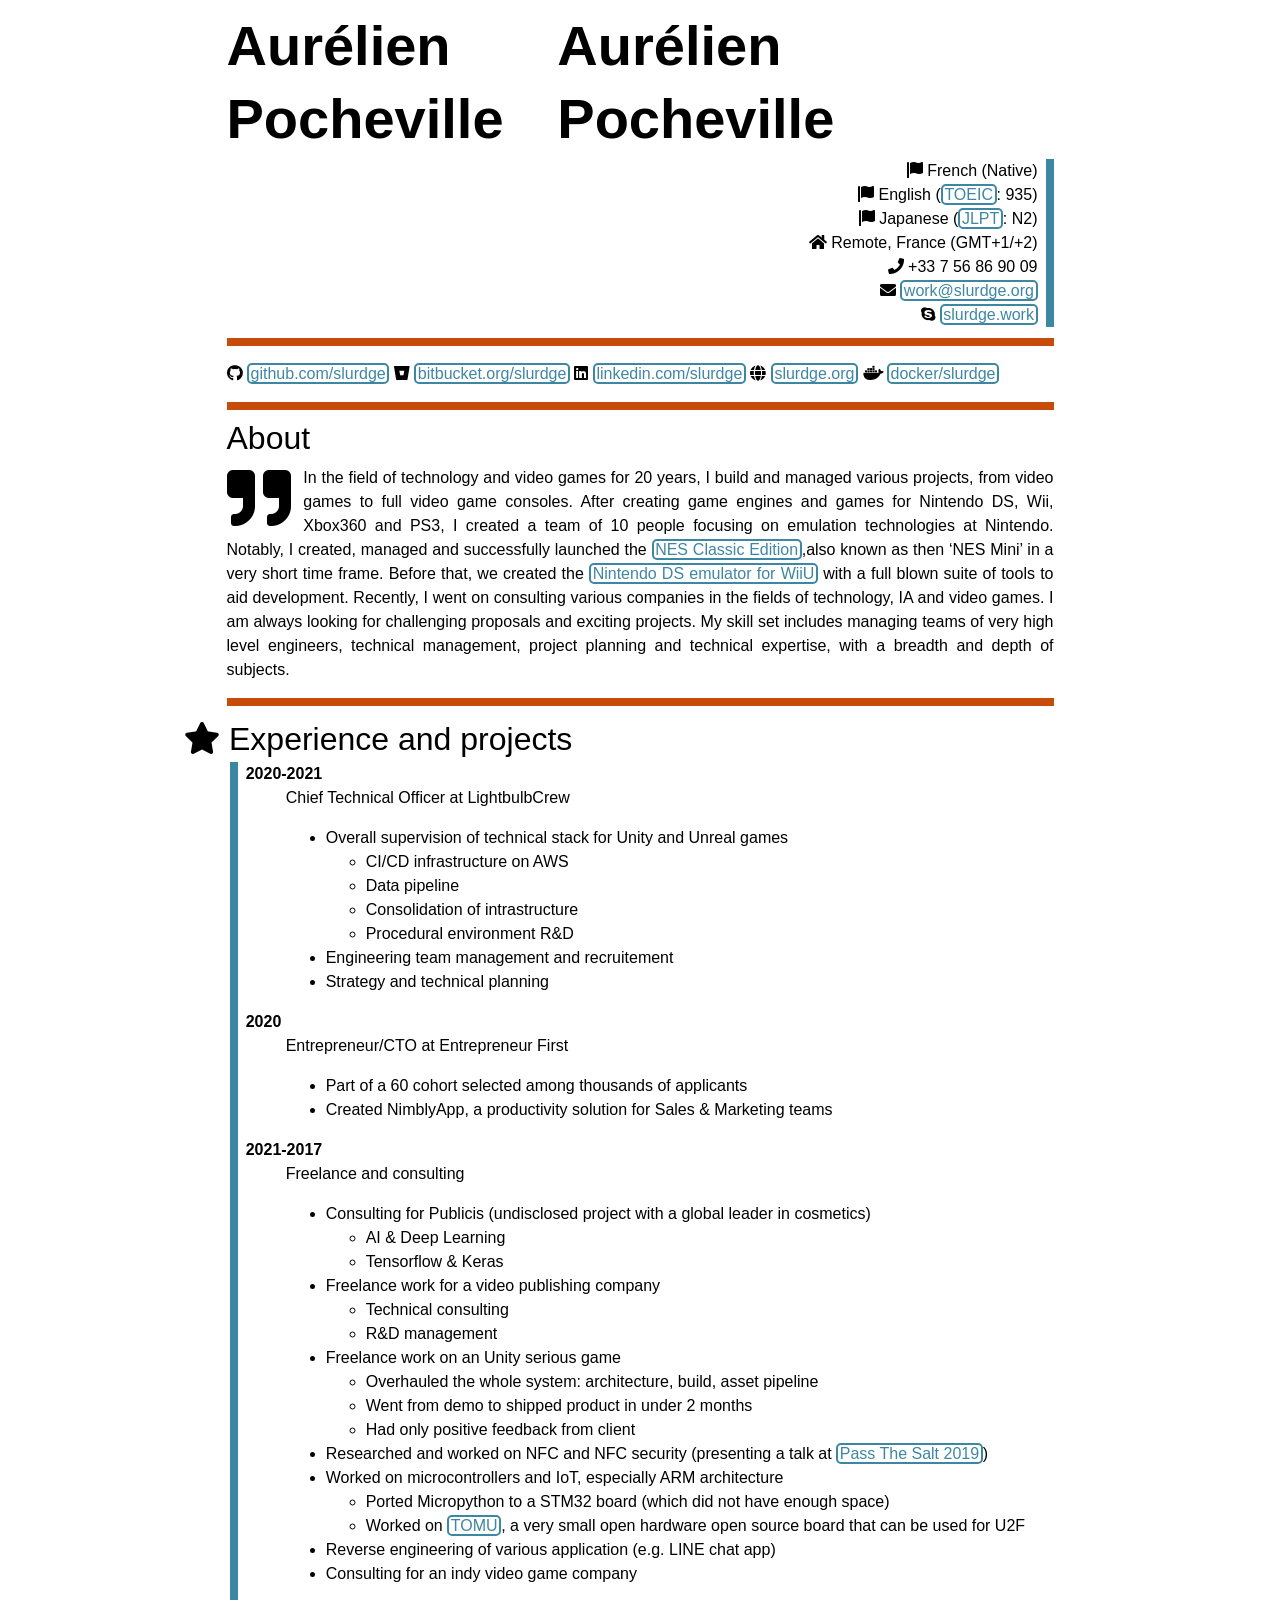
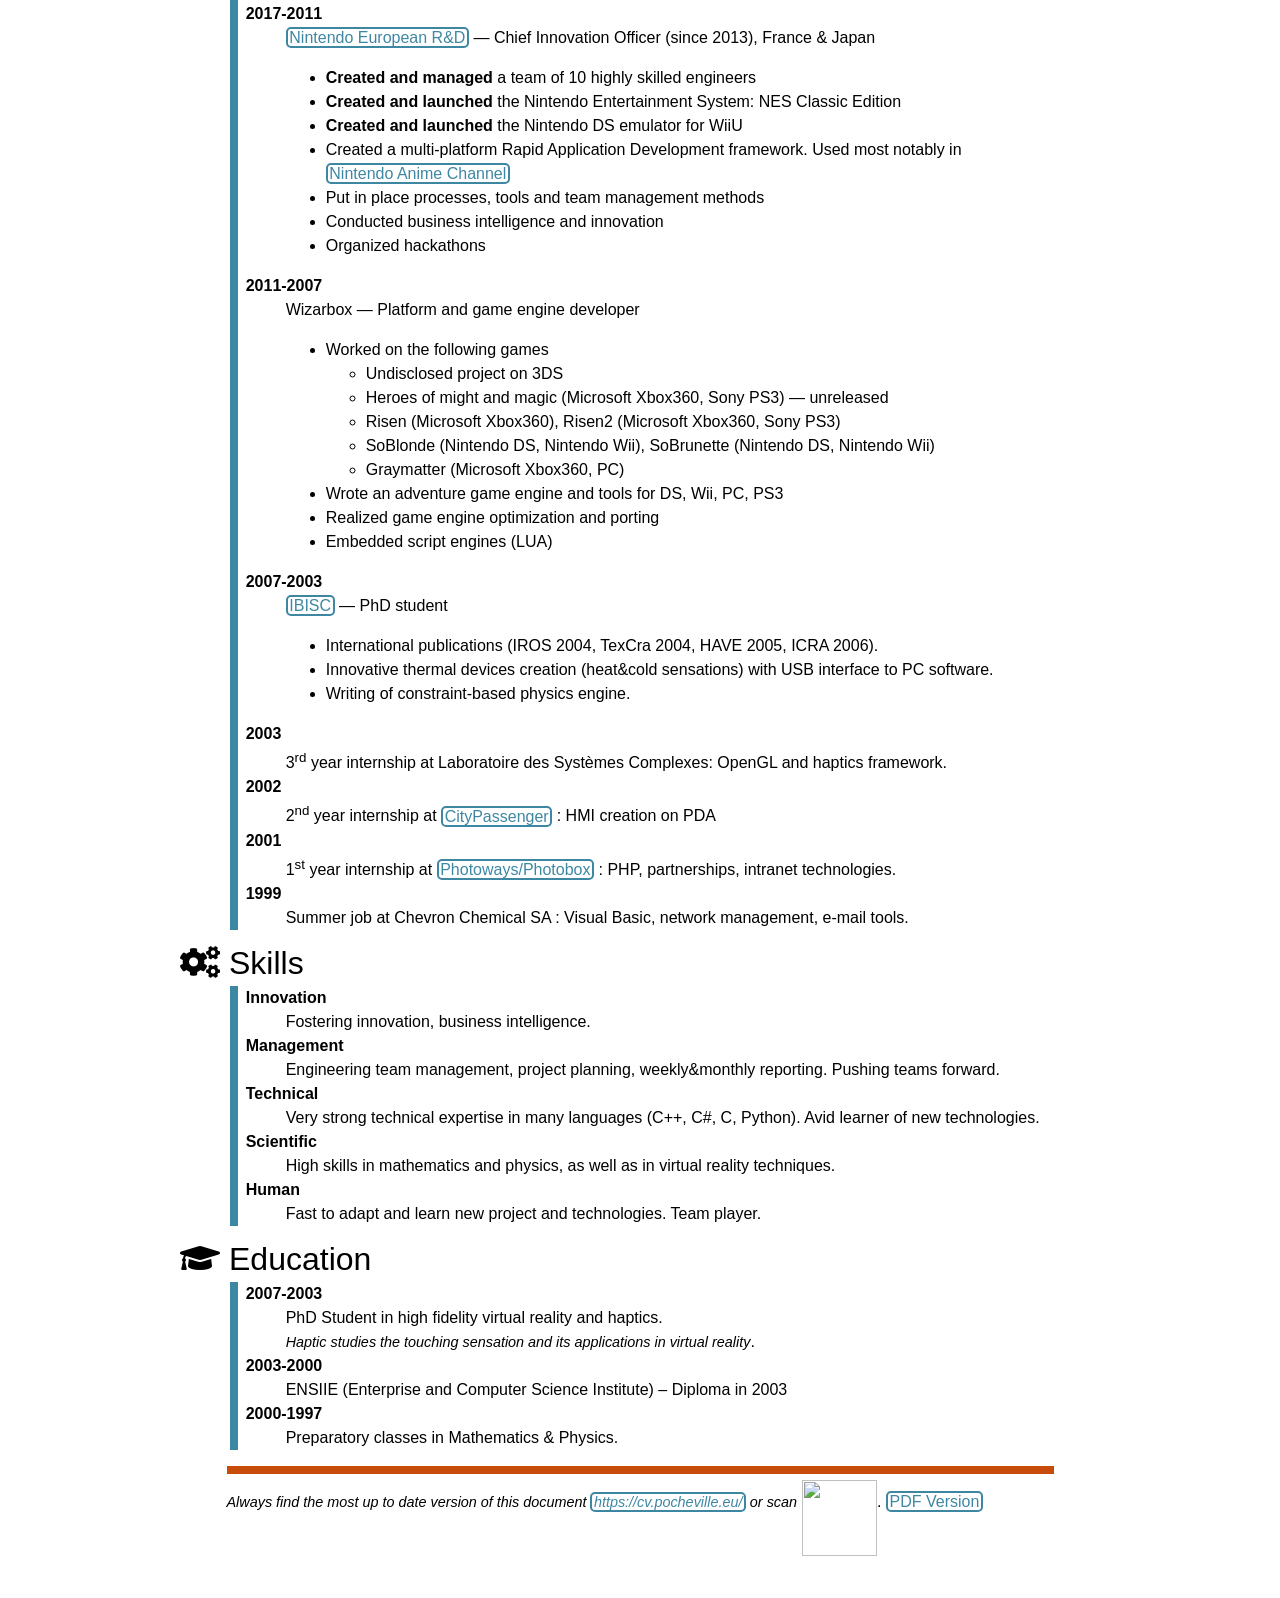
==== index.html @ bdafddf3 "Deploy to GitHub pages" ====
<!DOCTYPE html>
<html xmlns="http://www.w3.org/1999/xhtml" lang="" xml:lang="">
<head>
  <meta charset="utf-8" />
  <meta name="generator" content="pandoc" />
  <meta name="viewport" content="width=device-width, initial-scale=1.0, user-scalable=yes" />
  <title>Aurélien Pocheville</title>
  <style>
    code{white-space: pre-wrap;}
    span.smallcaps{font-variant: small-caps;}
    span.underline{text-decoration: underline;}
    div.column{display: inline-block; vertical-align: top; width: 50%;}
    div.hanging-indent{margin-left: 1.5em; text-indent: -1.5em;}
    ul.task-list{list-style: none;}
    .display.math{display: block; text-align: center; margin: 0.5rem auto;}
  </style>
  <link rel="stylesheet" href="cv.css" />
  <!--[if lt IE 9]>
    <script src="//cdnjs.cloudflare.com/ajax/libs/html5shiv/3.7.3/html5shiv-printshiv.min.js"></script>
  <![endif]-->
</head>
<body>
<header id="title-block-header">
<h1 class="title">Aurélien Pocheville</h1>
</header>
<h1 id="aurélien-pocheville">Aurélien Pocheville</h1>
<div class="line-block"><i class="fas fa-flag-alt"></i> French (Native)<br />
<i class="fas fa-flag-alt"></i> English (<a href="https://www.ets.org/toeic">TOEIC</a>: 935)<br />
<i class="fas fa-flag-alt"></i> Japanese (<a href="http://www.jlpt.jp/e/">JLPT</a>: N2)<br />
<i class="fa fa-home"></i> Remote, France (GMT+1/+2)<br />
<i class="fa fa-phone"></i> +33 7 56 86 90 09<br />
<i class="fa fa-envelope"></i> <a href="mailto:work@slurdge.org">work@slurdge.org</a><br />
<i class="fab fa-skype"></i> <a href="skype:slurdge.work?chat">slurdge.work</a></div>
<hr />
<p><i class="fab fa-github"></i> <a href="https://www.github.com/slurdge">github.com/slurdge</a> <i class="fab fa-bitbucket"></i> <a href="https://bitbucket.org/slurdge">bitbucket.org/slurdge</a> <i class="fab fa-linkedin"></i> <a href="https://www.linkedin.com/in/slurdge">linkedin.com/slurdge</a> <i class="fa fa-globe"></i> <a href="https://www.slurdge.org">slurdge.org</a> <i class="fab fa-docker"></i> <a href="https://hub.docker.com/u/slurdge/">docker/slurdge</a></p>
<hr />
<h2>
About
</h2>
<p class="blockquote">
<i class="fa fa-quote-right" style="font-size:400%; float:left; padding-right: 0.2em;"></i> In the field of technology and video games for 20 years, I build and managed various projects, from video games to full video game consoles. After creating game engines and games for Nintendo DS, Wii, Xbox360 and PS3, I created a team of 10 people focusing on emulation technologies at Nintendo. Notably, I created, managed and successfully launched the <a href="https://www.nintendo.com/nes-classic">NES Classic Edition</a>,also known as then ‘NES Mini’ in a very short time frame. Before that, we created the <a href="https://en.wikipedia.org/wiki/List_of_Virtual_Console_games_for_Wii_U_(PAL_region)#Nintendo_DS">Nintendo DS emulator for WiiU</a> with a full blown suite of tools to aid development. Recently, I went on consulting various companies in the fields of technology, IA and video games. I am always looking for challenging proposals and exciting projects. My skill set includes managing teams of very high level engineers, technical management, project planning and technical expertise, with a breadth and depth of subjects.
</p>
<hr />
<h2 id="experience-and-projects"><i class="fa fa-star"></i> Experience and projects</h2>
<dl>
<dt>2020-2021</dt>
<dd><p>Chief Technical Officer at LightbulbCrew</p>
<ul>
<li>Overall supervision of technical stack for Unity and Unreal games
<ul>
<li>CI/CD infrastructure on AWS</li>
<li>Data pipeline</li>
<li>Consolidation of intrastructure</li>
<li>Procedural environment R&amp;D</li>
</ul></li>
<li>Engineering team management and recruitement</li>
<li>Strategy and technical planning</li>
</ul>
</dd>
<dt>2020</dt>
<dd><p>Entrepreneur/CTO at Entrepreneur First</p>
<ul>
<li>Part of a 60 cohort selected among thousands of applicants</li>
<li>Created NimblyApp, a productivity solution for Sales &amp; Marketing teams</li>
</ul>
</dd>
<dt>2021-2017</dt>
<dd><p>Freelance and consulting</p>
<ul>
<li>Consulting for Publicis (undisclosed project with a global leader in cosmetics)
<ul>
<li>AI &amp; Deep Learning</li>
<li>Tensorflow &amp; Keras</li>
</ul></li>
<li>Freelance work for a video publishing company
<ul>
<li>Technical consulting</li>
<li>R&amp;D management</li>
</ul></li>
<li>Freelance work on an Unity serious game
<ul>
<li>Overhauled the whole system: architecture, build, asset pipeline</li>
<li>Went from demo to shipped product in under 2 months</li>
<li>Had only positive feedback from client</li>
</ul></li>
<li>Researched and worked on NFC and NFC security (presenting a talk at <a href="https://2019.pass-the-salt.org/">Pass The Salt 2019</a>)</li>
<li>Worked on microcontrollers and IoT, especially ARM architecture
<ul>
<li>Ported Micropython to a STM32 board (which did not have enough space)</li>
<li>Worked on <a href="https://www.tomu.im">TOMU</a>, a very small open hardware open source board that can be used for U2F</li>
</ul></li>
<li>Reverse engineering of various application (e.g. LINE chat app)</li>
<li>Consulting for an indy video game company</li>
</ul>
</dd>
<dt>2017-2011</dt>
<dd><p><a href="https://www.nerd.nintendo.com/">Nintendo European R&amp;D</a> — Chief Innovation Officer (since 2013), France &amp; Japan</p>
<ul>
<li><strong>Created and managed</strong> a team of 10 highly skilled engineers</li>
<li><strong>Created and launched</strong> the Nintendo Entertainment System: NES Classic Edition</li>
<li><strong>Created and launched</strong> the Nintendo DS emulator for WiiU</li>
<li>Created a multi-platform Rapid Application Development framework. Used most notably in <a href="https://www.nintendo.co.uk/Nintendo-3DS-Family/Download-Content/Nintendo-Anime-Channel/Nintendo-Anime-Channel-947961.html">Nintendo Anime Channel</a></li>
<li>Put in place processes, tools and team management methods</li>
<li>Conducted business intelligence and innovation</li>
<li>Organized hackathons</li>
</ul>
</dd>
<dt>2011-2007</dt>
<dd><p>Wizarbox — Platform and game engine developer</p>
<ul>
<li><p>Worked on the following games</p>
<ul>
<li>Undisclosed project on 3DS</li>
<li>Heroes of might and magic (Microsoft Xbox360, Sony PS3) — unreleased</li>
<li>Risen (Microsoft Xbox360), Risen2 (Microsoft Xbox360, Sony PS3)</li>
<li>SoBlonde (Nintendo DS, Nintendo Wii), SoBrunette (Nintendo DS, Nintendo Wii)</li>
<li>Graymatter (Microsoft Xbox360, PC)</li>
</ul></li>
<li><p>Wrote an adventure game engine and tools for DS, Wii, PC, PS3</p></li>
<li><p>Realized game engine optimization and porting</p></li>
<li><p>Embedded script engines (LUA)</p></li>
</ul>
</dd>
<dt>2007-2003</dt>
<dd><p><a href="https://www.ibisc.univ-evry.fr/">IBISC</a> — PhD student</p>
<ul>
<li>International publications (IROS 2004, TexCra 2004, HAVE 2005, ICRA 2006).</li>
<li>Innovative thermal devices creation (heat&amp;cold sensations) with USB interface to PC software.</li>
<li>Writing of constraint-based physics engine.</li>
</ul>
</dd>
<dt>2003</dt>
<dd>3<sup>rd</sup> year internship at Laboratoire des Systèmes Complexes: OpenGL and haptics framework.
</dd>
<dt>2002</dt>
<dd>2<sup>nd</sup> year internship at <a href="https://www.citypassenger.com/en/">CityPassenger</a> : HMI creation on PDA
</dd>
<dt>2001</dt>
<dd>1<sup>st</sup> year internship at <a href="https://www.photobox.fr/">Photoways/Photobox</a> : PHP, partnerships, intranet technologies.
</dd>
<dt>1999</dt>
<dd>Summer job at Chevron Chemical SA : Visual Basic, network management, e-mail tools.
</dd>
</dl>
<h2 id="skills"><i class="fa fa-cogs"></i> Skills</h2>
<dl>
<dt>Innovation</dt>
<dd>Fostering innovation, business intelligence.
</dd>
<dt>Management</dt>
<dd>Engineering team management, project planning, weekly&amp;monthly reporting. Pushing teams forward.
</dd>
<dt>Technical</dt>
<dd>Very strong technical expertise in many languages (C++, C#, C, Python). Avid learner of new technologies.
</dd>
<dt>Scientific</dt>
<dd>High skills in mathematics and physics, as well as in virtual reality techniques.
</dd>
<dt>Human</dt>
<dd>Fast to adapt and learn new project and technologies. Team player.
</dd>
</dl>
<h2 id="education"><i class="fa fa-graduation-cap"></i> Education</h2>
<dl>
<dt>2007-2003</dt>
<dd>PhD Student in high fidelity virtual reality and haptics.<br/> <em>Haptic studies the touching sensation and its applications in virtual reality</em>.
</dd>
<dt>2003-2000</dt>
<dd>ENSIIE (Enterprise and Computer Science Institute) – Diploma in 2003
</dd>
<dt>2000-1997</dt>
<dd>Preparatory classes in Mathematics &amp; Physics.
</dd>
</dl>
<!--
<i class="fa fa-gamepad"></i> Activities and interests
------------------------

Hobbies & Sport
: Video games, board games. Movies and comics. Swimming, jogging.
-->
<hr />
<p><em>Always find the most up to date version of this document <a href="https://cv.pocheville.eu/">https://cv.pocheville.eu/</a> or scan</em> <img style="height: 2cm; width: 2cm; vertical-align: text-top; margin-top: -0.8em; margin-bottom: 1em;" src="qrcode.svg"/>. <a href="https://cv.pocheville.eu/cv.pdf">PDF Version</a></p>
</body>
</html>
---- cv.css ----
@import 'reset.css';
@import 'font-awesome/css/all.css';
@import 'font-google/css/all.css';

body {
    font-family: "Raleway", sans-serif;
    font-weight: 400;   
    width: 827px;
    margin: auto;
    background: #FFFFFF;
    padding: 10px 10px 10px 10px;
    line-height: 150%;
}

p {
    margin-top: 1em;
    margin-bottom: 1em;
}

h1, h2, h3 {
    font-family: "Noto Sans", sans-serif;
    font-weight: 400;
    color: black;
}

h1 {
    font-weight: 600;
    font-size: 3.5em;
    float: left;
    width: 40%;
    margin-top: 0.0em;
    line-height: 130%;
}

h2 {
    font-size: 2em;
}

h1+div {
    margin-top: 0.2em;
    margin-bottom: 0.7em;
    float:right;
    right: 0px;
    display: inline-block;
    text-align: right;
    border-right: 0.5em #3e87a3 solid;
    padding-right: 0.5em;
    line-height: 150%;
}

/* workaround instead of blockquote for wkhtmltopdf
https://github.com/wkhtmltopdf/wkhtmltopdf/issues/4115
*/
p.blockquote {
    text-align: justify;
}

em {
    font-style: italic;
    font-size: 90%;
}

dd p {
    margin-bottom: 0px;
    margin-top: 0px;
}

h2 {
    padding-bottom: 0px;
    margin-bottom: 0px;
}

h2>i.fa {
    width: 2em;
    margin-left: -2.2em;
    text-align: right;
}

a {
    border: 2px solid #3e87a3;
    color: #3e87a3;
    border-radius: 5px;
    padding-left: 0.1em;
    padding-right: 0.1em;
    text-decoration: none;
    white-space: nowrap;
}

a:hover {
    background-color: #3e87a3;
    color: white;
    text-decoration: none;
}

hr {
    background-color: #c84c09;
    height: 8px;
    display: block;
    border: none;
    margin: 0px;
    clear: both;
    margin-top: 1em;
    margin-bottom: 1em;
}

dl {
    font-weight: 600;
}

dd {
    font-weight: normal;
}

dl {
    border-left: 8px solid #3e87a3;
    padding-left: 0.5em;
    margin-top: 0.5em;
    margin-left: 0.2em;
}

@media print {
    body {
       width: 90%;
    }

    a {
       background-color: #3e87a3;
       color: white;
       text-decoration: none;
    }
}
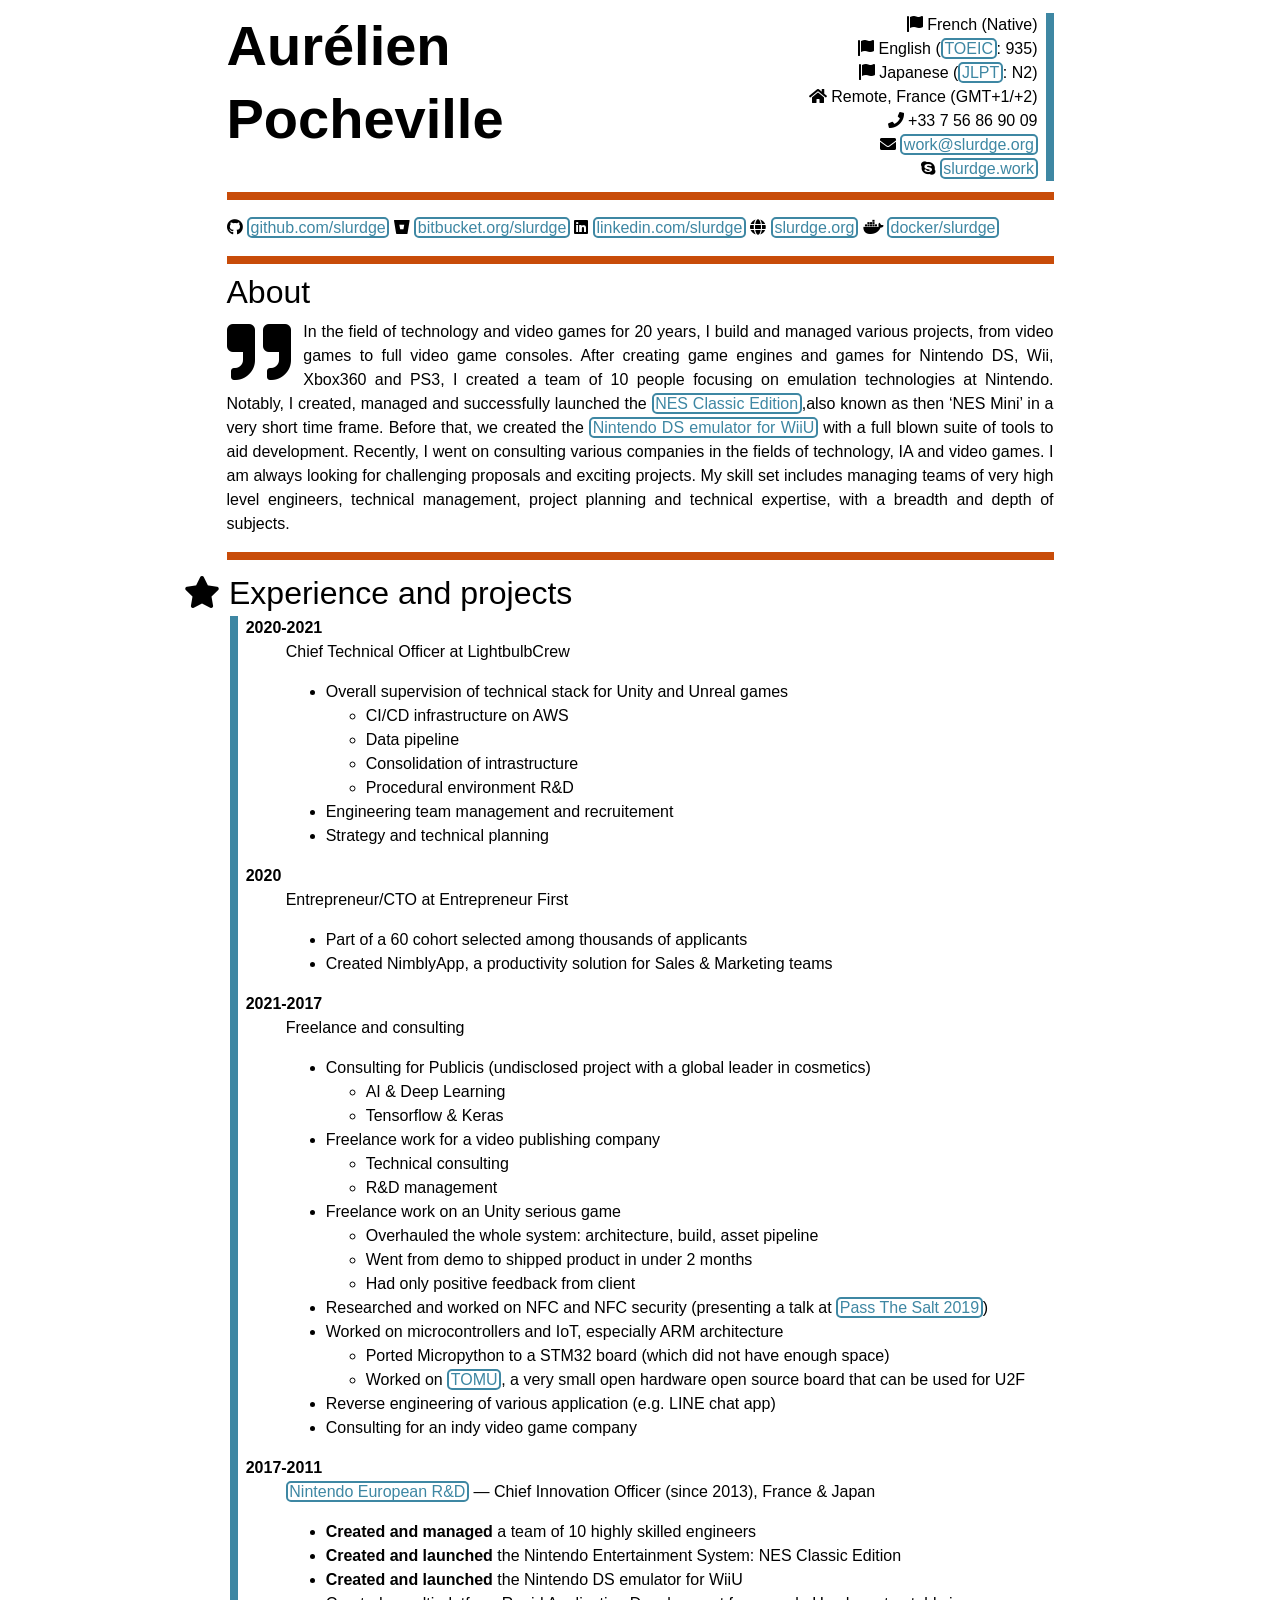
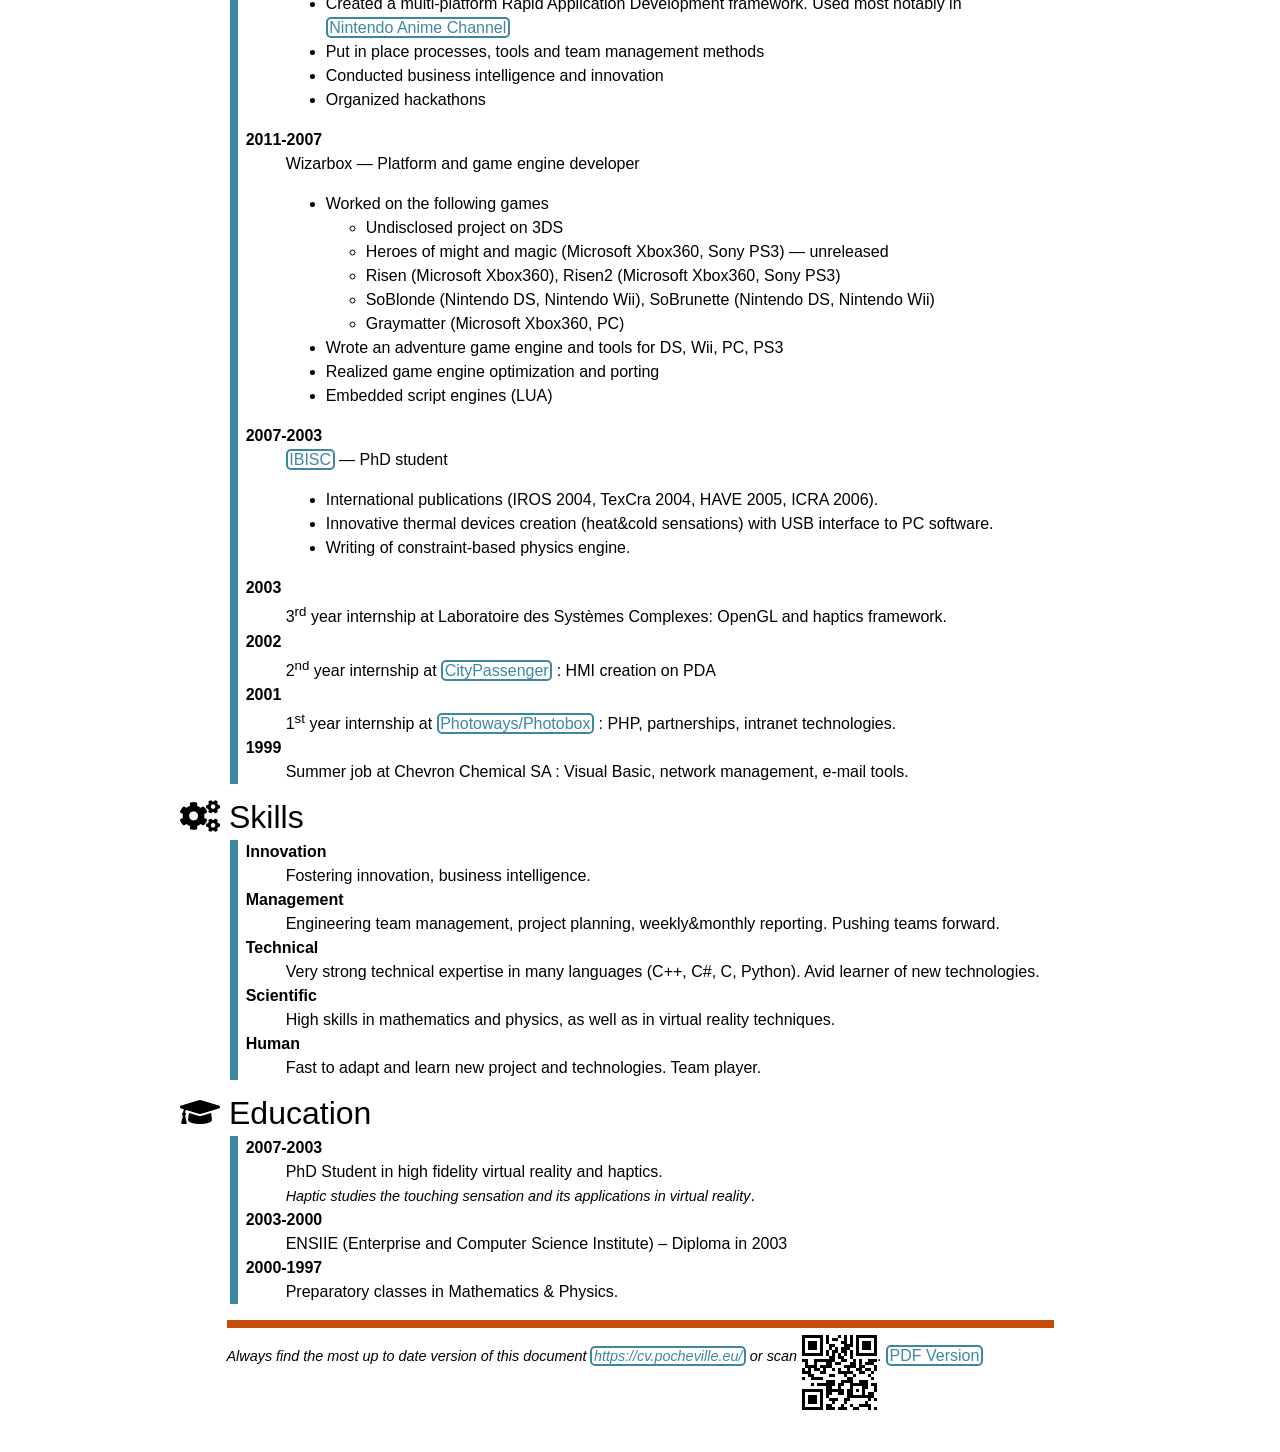
==== commit e428f669: "Deploy to GitHub pages" ====
--- a/index.html
+++ b/index.html
@@ -20,9 +20,6 @@
   <![endif]-->
 </head>
 <body>
-<header id="title-block-header">
-<h1 class="title">Aurélien Pocheville</h1>
-</header>
 <h1 id="aurélien-pocheville">Aurélien Pocheville</h1>
 <div class="line-block"><i class="fas fa-flag-alt"></i> French (Native)<br />
 <i class="fas fa-flag-alt"></i> English (<a href="https://www.ets.org/toeic">TOEIC</a>: 935)<br />
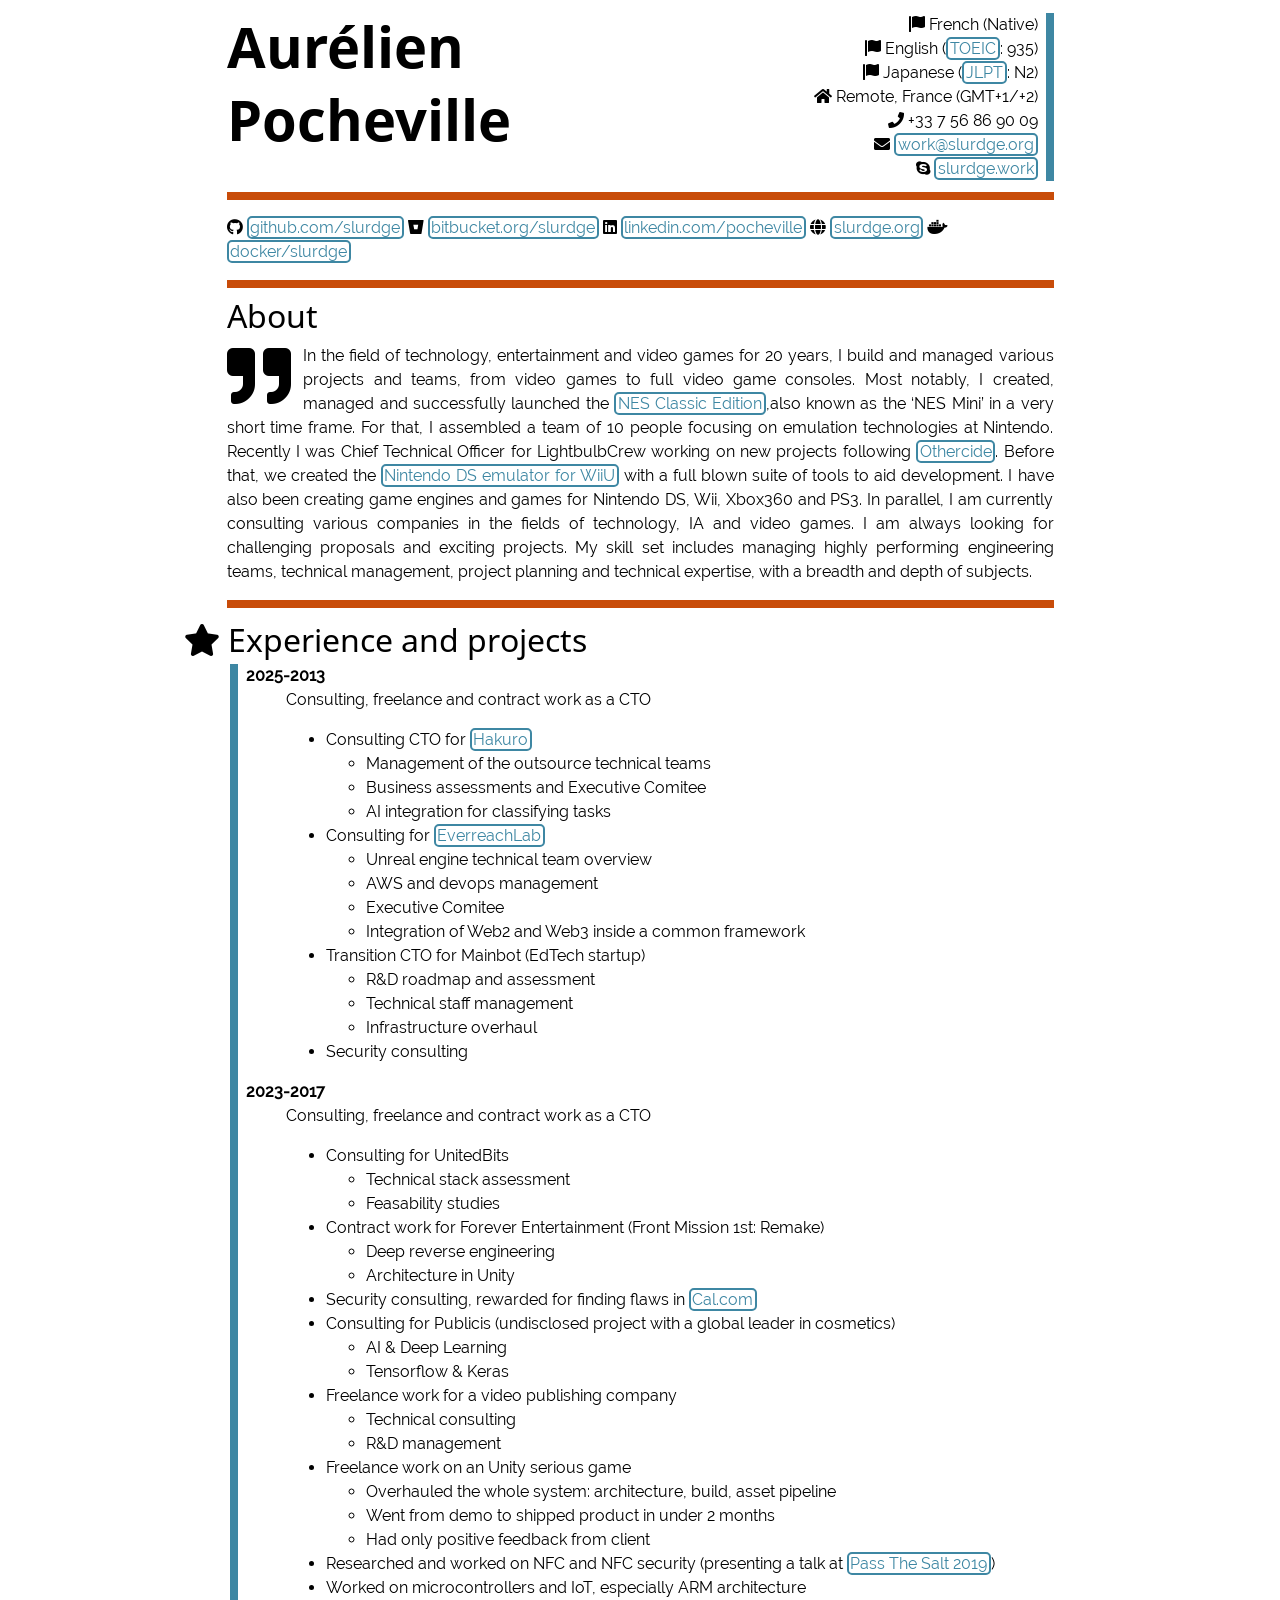
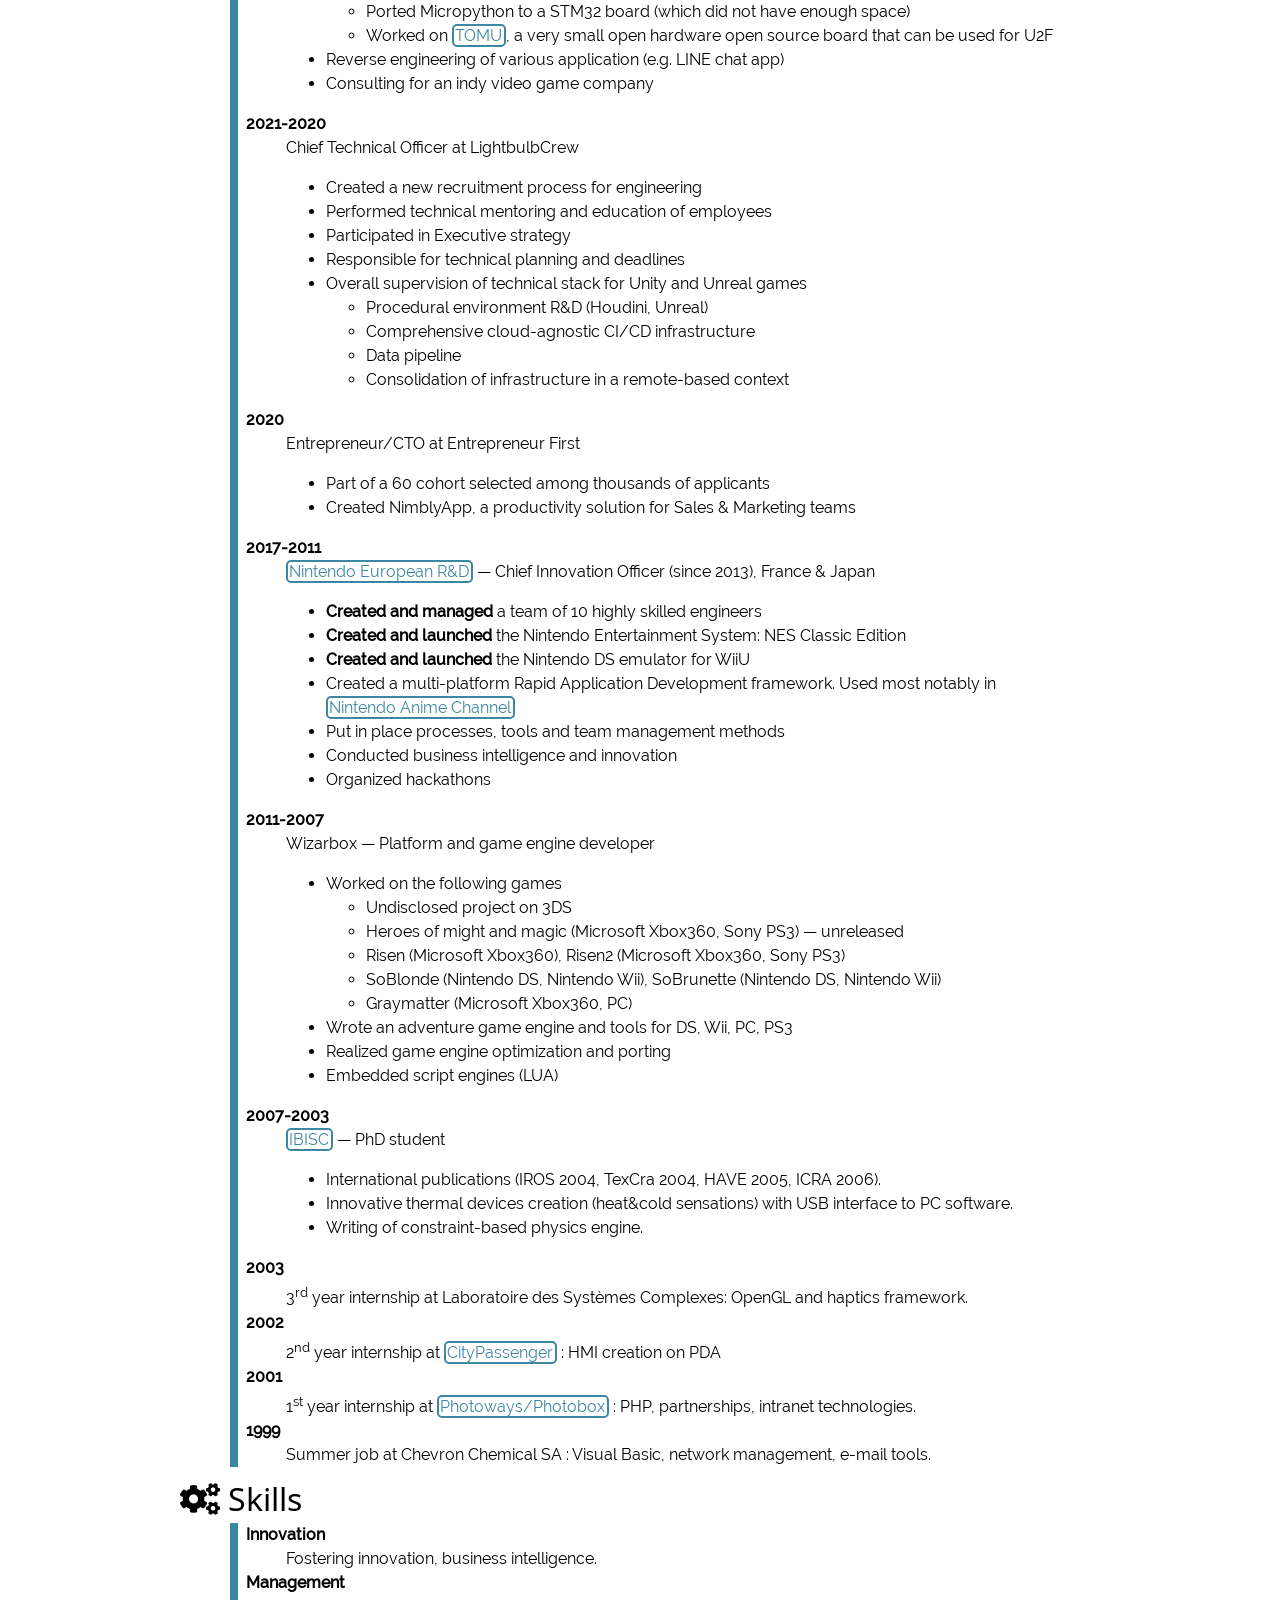
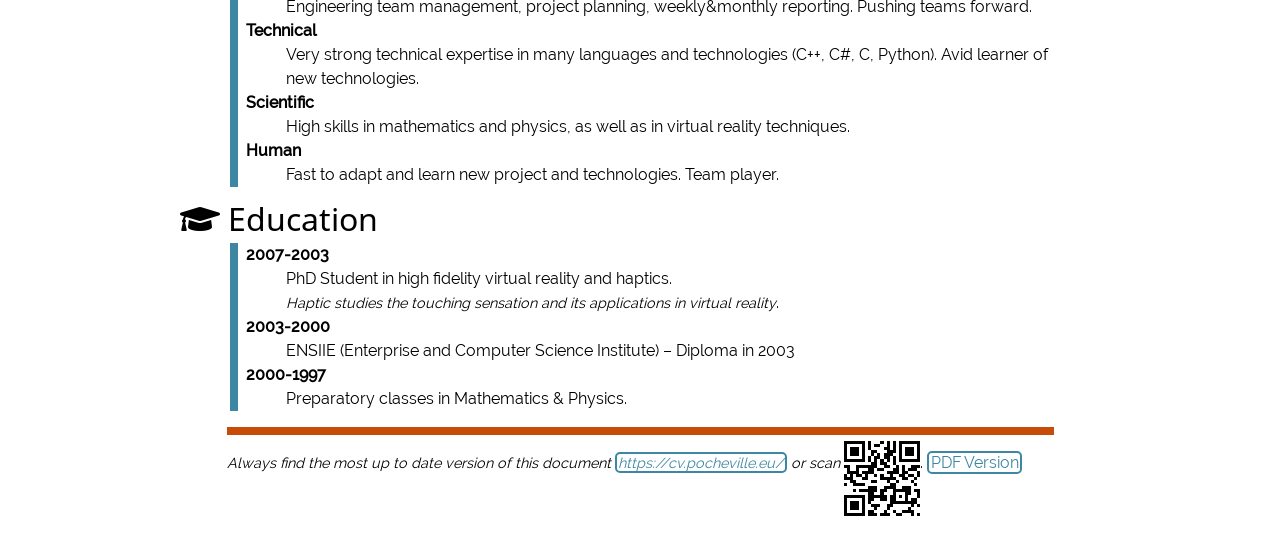
==== commit 5b647331: "Deploy to GitHub pages" ====
--- a/index.html
+++ b/index.html
@@ -1,27 +1,33 @@
 <!DOCTYPE html>
-<html xmlns="http://www.w3.org/1999/xhtml" lang="" xml:lang="">
+<html xmlns="http://www.w3.org/1999/xhtml" lang xml:lang>
 <head>
   <meta charset="utf-8" />
   <meta name="generator" content="pandoc" />
   <meta name="viewport" content="width=device-width, initial-scale=1.0, user-scalable=yes" />
   <title>Aurélien Pocheville</title>
   <style>
-    code{white-space: pre-wrap;}
-    span.smallcaps{font-variant: small-caps;}
-    span.underline{text-decoration: underline;}
-    div.column{display: inline-block; vertical-align: top; width: 50%;}
-    div.hanging-indent{margin-left: 1.5em; text-indent: -1.5em;}
-    ul.task-list{list-style: none;}
-    .display.math{display: block; text-align: center; margin: 0.5rem auto;}
-  </style>
-  <link rel="stylesheet" href="cv.css" />
-  <!--[if lt IE 9]>
-    <script src="//cdnjs.cloudflare.com/ajax/libs/html5shiv/3.7.3/html5shiv-printshiv.min.js"></script>
-  <![endif]-->
+code{white-space: pre-wrap;}
+span.smallcaps{font-variant: small-caps;}
+div.columns{display: flex; gap: min(4vw, 1.5em);}
+div.column{flex: auto; overflow-x: auto;}
+div.hanging-indent{margin-left: 1.5em; text-indent: -1.5em;}
+
+ul.task-list[class]{list-style: none;}
+ul.task-list li input[type="checkbox"] {
+font-size: inherit;
+width: 0.8em;
+margin: 0 0.8em 0.2em -1.6em;
+vertical-align: middle;
+}
+.display.math{display: block; text-align: center; margin: 0.5rem auto;}
+</style>
+  <style type="text/css">html, body, div, span, applet, object, iframe,h1, h2, h3, h4, h5, h6, p, blockquote, pre,a, abbr, acronym, address, big, cite, code,del, dfn, em, img, ins, kbd, q, s, samp,small, strike, tt, var,fieldset, form, label, legend,table, caption, tbody, tfoot, thead, tr, th, td,article, aside, canvas, details, embed, figure, figcaption, footer, header, hgroup, menu, nav, output, ruby, section, summary,time, mark, audio, video {margin: 0;padding: 0;border: 0;font-size: 100%;font: inherit;vertical-align: baseline;}article, aside, details, figcaption, figure, footer, header, hgroup, menu, nav, section {display: block;}body {line-height: 1;}blockquote, q {quotes: none;}blockquote:before, blockquote:after,q:before, q:after {content: '';content: none;}table {border-collapse: collapse;border-spacing: 0;}
+.fa,.fab,.fal,.far,.fas{-moz-osx-font-smoothing:grayscale;-webkit-font-smoothing:antialiased;display:inline-block;font-style:normal;font-variant:normal;text-rendering:auto;line-height:1}.fa-lg{font-size:1.33333em;line-height:.75em;vertical-align:-.0667em}.fa-xs{font-size:.75em}.fa-sm{font-size:.875em}.fa-1x{font-size:1em}.fa-2x{font-size:2em}.fa-3x{font-size:3em}.fa-4x{font-size:4em}.fa-5x{font-size:5em}.fa-6x{font-size:6em}.fa-7x{font-size:7em}.fa-8x{font-size:8em}.fa-9x{font-size:9em}.fa-10x{font-size:10em}.fa-fw{text-align:center;width:1.25em}.fa-ul{list-style-type:none;margin-left:2.5em;padding-left:0}.fa-ul>li{position:relative}.fa-li{left:-2em;position:absolute;text-align:center;width:2em;line-height:inherit}.fa-border{border:.08em solid #eee;border-radius:.1em;padding:.2em .25em .15em}.fa-pull-left{float:left}.fa-pull-right{float:right}.fa.fa-pull-left,.fab.fa-pull-left,.fal.fa-pull-left,.far.fa-pull-left,.fas.fa-pull-left{margin-right:.3em}.fa.fa-pull-right,.fab.fa-pull-right,.fal.fa-pull-right,.far.fa-pull-right,.fas.fa-pull-right{margin-left:.3em}.fa-spin{animation:fa-spin 2s infinite linear}.fa-pulse{animation:fa-spin 1s infinite steps(8)}@keyframes fa-spin{0%{transform:rotate(0deg)}to{transform:rotate(1turn)}}.fa-rotate-90{-ms-filter:"progid:DXImageTransform.Microsoft.BasicImage(rotation=1)";transform:rotate(90deg)}.fa-rotate-180{-ms-filter:"progid:DXImageTransform.Microsoft.BasicImage(rotation=2)";transform:rotate(180deg)}.fa-rotate-270{-ms-filter:"progid:DXImageTransform.Microsoft.BasicImage(rotation=3)";transform:rotate(270deg)}.fa-flip-horizontal{-ms-filter:"progid:DXImageTransform.Microsoft.BasicImage(rotation=0, mirror=1)";transform:scaleX(-1)}.fa-flip-vertical{transform:scaleY(-1)}.fa-flip-both,.fa-flip-horizontal.fa-flip-vertical,.fa-flip-vertical{-ms-filter:"progid:DXImageTransform.Microsoft.BasicImage(rotation=2, mirror=1)"}.fa-flip-both,.fa-flip-horizontal.fa-flip-vertical{transform:scale(-1)}:root .fa-flip-both,:root .fa-flip-horizontal,:root .fa-flip-vertical,:root .fa-rotate-90,:root .fa-rotate-180,:root .fa-rotate-270{filter:none}.fa-stack{display:inline-block;height:2em;line-height:2em;position:relative;vertical-align:middle;width:2.5em}.fa-stack-1x,.fa-stack-2x{left:0;position:absolute;text-align:center;width:100%}.fa-stack-1x{line-height:inherit}.fa-stack-2x{font-size:2em}.fa-inverse{color:#fff}.fa-500px:before{content:"\f26e"}.fa-abacus:before{content:"\f640"}.fa-accessible-icon:before{content:"\f368"}.fa-accusoft:before{content:"\f369"}.fa-acorn:before{content:"\f6ae"}.fa-acquisitions-incorporated:before{content:"\f6af"}.fa-ad:before{content:"\f641"}.fa-address-book:before{content:"\f2b9"}.fa-address-card:before{content:"\f2bb"}.fa-adjust:before{content:"\f042"}.fa-adn:before{content:"\f170"}.fa-adobe:before{content:"\f778"}.fa-adversal:before{content:"\f36a"}.fa-affiliatetheme:before{content:"\f36b"}.fa-air-freshener:before{content:"\f5d0"}.fa-airbnb:before{content:"\f834"}.fa-alarm-clock:before{content:"\f34e"}.fa-algolia:before{content:"\f36c"}.fa-alicorn:before{content:"\f6b0"}.fa-align-center:before{content:"\f037"}.fa-align-justify:before{content:"\f039"}.fa-align-left:before{content:"\f036"}.fa-align-right:before{content:"\f038"}.fa-alipay:before{content:"\f642"}.fa-allergies:before{content:"\f461"}.fa-amazon:before{content:"\f270"}.fa-amazon-pay:before{content:"\f42c"}.fa-ambulance:before{content:"\f0f9"}.fa-american-sign-language-interpreting:before{content:"\f2a3"}.fa-amilia:before{content:"\f36d"}.fa-analytics:before{content:"\f643"}.fa-anchor:before{content:"\f13d"}.fa-android:before{content:"\f17b"}.fa-angel:before{content:"\f779"}.fa-angellist:before{content:"\f209"}.fa-angle-double-down:before{content:"\f103"}.fa-angle-double-left:before{content:"\f100"}.fa-angle-double-right:before{content:"\f101"}.fa-angle-double-up:before{content:"\f102"}.fa-angle-down:before{content:"\f107"}.fa-angle-left:before{content:"\f104"}.fa-angle-right:before{content:"\f105"}.fa-angle-up:before{content:"\f106"}.fa-angry:before{content:"\f556"}.fa-angrycreative:before{content:"\f36e"}.fa-angular:before{content:"\f420"}.fa-ankh:before{content:"\f644"}.fa-app-store:before{content:"\f36f"}.fa-app-store-ios:before{content:"\f370"}.fa-apper:before{content:"\f371"}.fa-apple:before{content:"\f179"}.fa-apple-alt:before{content:"\f5d1"}.fa-apple-crate:before{content:"\f6b1"}.fa-apple-pay:before{content:"\f415"}.fa-archive:before{content:"\f187"}.fa-archway:before{content:"\f557"}.fa-arrow-alt-circle-down:before{content:"\f358"}.fa-arrow-alt-circle-left:before{content:"\f359"}.fa-arrow-alt-circle-right:before{content:"\f35a"}.fa-arrow-alt-circle-up:before{content:"\f35b"}.fa-arrow-alt-down:before{content:"\f354"}.fa-arrow-alt-from-bottom:before{content:"\f346"}.fa-arrow-alt-from-left:before{content:"\f347"}.fa-arrow-alt-from-right:before{content:"\f348"}.fa-arrow-alt-from-top:before{content:"\f349"}.fa-arrow-alt-left:before{content:"\f355"}.fa-arrow-alt-right:before{content:"\f356"}.fa-arrow-alt-square-down:before{content:"\f350"}.fa-arrow-alt-square-left:before{content:"\f351"}.fa-arrow-alt-square-right:before{content:"\f352"}.fa-arrow-alt-square-up:before{content:"\f353"}.fa-arrow-alt-to-bottom:before{content:"\f34a"}.fa-arrow-alt-to-left:before{content:"\f34b"}.fa-arrow-alt-to-right:before{content:"\f34c"}.fa-arrow-alt-to-top:before{content:"\f34d"}.fa-arrow-alt-up:before{content:"\f357"}.fa-arrow-circle-down:before{content:"\f0ab"}.fa-arrow-circle-left:before{content:"\f0a8"}.fa-arrow-circle-right:before{content:"\f0a9"}.fa-arrow-circle-up:before{content:"\f0aa"}.fa-arrow-down:before{content:"\f063"}.fa-arrow-from-bottom:before{content:"\f342"}.fa-arrow-from-left:before{content:"\f343"}.fa-arrow-from-right:before{content:"\f344"}.fa-arrow-from-top:before{content:"\f345"}.fa-arrow-left:before{content:"\f060"}.fa-arrow-right:before{content:"\f061"}.fa-arrow-square-down:before{content:"\f339"}.fa-arrow-square-left:before{content:"\f33a"}.fa-arrow-square-right:before{content:"\f33b"}.fa-arrow-square-up:before{content:"\f33c"}.fa-arrow-to-bottom:before{content:"\f33d"}.fa-arrow-to-left:before{content:"\f33e"}.fa-arrow-to-right:before{content:"\f340"}.fa-arrow-to-top:before{content:"\f341"}.fa-arrow-up:before{content:"\f062"}.fa-arrows:before{content:"\f047"}.fa-arrows-alt:before{content:"\f0b2"}.fa-arrows-alt-h:before{content:"\f337"}.fa-arrows-alt-v:before{content:"\f338"}.fa-arrows-h:before{content:"\f07e"}.fa-arrows-v:before{content:"\f07d"}.fa-artstation:before{content:"\f77a"}.fa-assistive-listening-systems:before{content:"\f2a2"}.fa-asterisk:before{content:"\f069"}.fa-asymmetrik:before{content:"\f372"}.fa-at:before{content:"\f1fa"}.fa-atlas:before{content:"\f558"}.fa-atlassian:before{content:"\f77b"}.fa-atom:before{content:"\f5d2"}.fa-atom-alt:before{content:"\f5d3"}.fa-audible:before{content:"\f373"}.fa-audio-description:before{content:"\f29e"}.fa-autoprefixer:before{content:"\f41c"}.fa-avianex:before{content:"\f374"}.fa-aviato:before{content:"\f421"}.fa-award:before{content:"\f559"}.fa-aws:before{content:"\f375"}.fa-axe:before{content:"\f6b2"}.fa-axe-battle:before{content:"\f6b3"}.fa-baby:before{content:"\f77c"}.fa-baby-carriage:before{content:"\f77d"}.fa-backpack:before{content:"\f5d4"}.fa-backspace:before{content:"\f55a"}.fa-backward:before{content:"\f04a"}.fa-bacon:before{content:"\f7e5"}.fa-badge:before{content:"\f335"}.fa-badge-check:before{content:"\f336"}.fa-badge-dollar:before{content:"\f645"}.fa-badge-percent:before{content:"\f646"}.fa-badger-honey:before{content:"\f6b4"}.fa-balance-scale:before{content:"\f24e"}.fa-balance-scale-left:before{content:"\f515"}.fa-balance-scale-right:before{content:"\f516"}.fa-ball-pile:before{content:"\f77e"}.fa-ballot:before{content:"\f732"}.fa-ballot-check:before{content:"\f733"}.fa-ban:before{content:"\f05e"}.fa-band-aid:before{content:"\f462"}.fa-bandcamp:before{content:"\f2d5"}.fa-barcode:before{content:"\f02a"}.fa-barcode-alt:before{content:"\f463"}.fa-barcode-read:before{content:"\f464"}.fa-barcode-scan:before{content:"\f465"}.fa-bars:before{content:"\f0c9"}.fa-baseball:before{content:"\f432"}.fa-baseball-ball:before{content:"\f433"}.fa-basketball-ball:before{content:"\f434"}.fa-basketball-hoop:before{content:"\f435"}.fa-bat:before{content:"\f6b5"}.fa-bath:before{content:"\f2cd"}.fa-battery-bolt:before{content:"\f376"}.fa-battery-empty:before{content:"\f244"}.fa-battery-full:before{content:"\f240"}.fa-battery-half:before{content:"\f242"}.fa-battery-quarter:before{content:"\f243"}.fa-battery-slash:before{content:"\f377"}.fa-battery-three-quarters:before{content:"\f241"}.fa-battle-net:before{content:"\f835"}.fa-bed:before{content:"\f236"}.fa-beer:before{content:"\f0fc"}.fa-behance:before{content:"\f1b4"}.fa-behance-square:before{content:"\f1b5"}.fa-bell:before{content:"\f0f3"}.fa-bell-school:before{content:"\f5d5"}.fa-bell-school-slash:before{content:"\f5d6"}.fa-bell-slash:before{content:"\f1f6"}.fa-bells:before{content:"\f77f"}.fa-bezier-curve:before{content:"\f55b"}.fa-bible:before{content:"\f647"}.fa-bicycle:before{content:"\f206"}.fa-bimobject:before{content:"\f378"}.fa-binoculars:before{content:"\f1e5"}.fa-biohazard:before{content:"\f780"}.fa-birthday-cake:before{content:"\f1fd"}.fa-bitbucket:before{content:"\f171"}.fa-bitcoin:before{content:"\f379"}.fa-bity:before{content:"\f37a"}.fa-black-tie:before{content:"\f27e"}.fa-blackberry:before{content:"\f37b"}.fa-blanket:before{content:"\f498"}.fa-blender:before{content:"\f517"}.fa-blender-phone:before{content:"\f6b6"}.fa-blind:before{content:"\f29d"}.fa-blog:before{content:"\f781"}.fa-blogger:before{content:"\f37c"}.fa-blogger-b:before{content:"\f37d"}.fa-bluetooth:before{content:"\f293"}.fa-bluetooth-b:before{content:"\f294"}.fa-bold:before{content:"\f032"}.fa-bolt:before{content:"\f0e7"}.fa-bomb:before{content:"\f1e2"}.fa-bone:before{content:"\f5d7"}.fa-bone-break:before{content:"\f5d8"}.fa-bong:before{content:"\f55c"}.fa-book:before{content:"\f02d"}.fa-book-alt:before{content:"\f5d9"}.fa-book-dead:before{content:"\f6b7"}.fa-book-heart:before{content:"\f499"}.fa-book-medical:before{content:"\f7e6"}.fa-book-open:before{content:"\f518"}.fa-book-reader:before{content:"\f5da"}.fa-book-spells:before{content:"\f6b8"}.fa-book-user:before{content:"\f7e7"}.fa-bookmark:before{content:"\f02e"}.fa-books:before{content:"\f5db"}.fa-books-medical:before{content:"\f7e8"}.fa-boot:before{content:"\f782"}.fa-booth-curtain:before{content:"\f734"}.fa-bootstrap:before{content:"\f836"}.fa-bow-arrow:before{content:"\f6b9"}.fa-bowling-ball:before{content:"\f436"}.fa-bowling-pins:before{content:"\f437"}.fa-box:before{content:"\f466"}.fa-box-alt:before{content:"\f49a"}.fa-box-ballot:before{content:"\f735"}.fa-box-check:before{content:"\f467"}.fa-box-fragile:before{content:"\f49b"}.fa-box-full:before{content:"\f49c"}.fa-box-heart:before{content:"\f49d"}.fa-box-open:before{content:"\f49e"}.fa-box-up:before{content:"\f49f"}.fa-box-usd:before{content:"\f4a0"}.fa-boxes:before{content:"\f468"}.fa-boxes-alt:before{content:"\f4a1"}.fa-boxing-glove:before{content:"\f438"}.fa-brackets:before{content:"\f7e9"}.fa-brackets-curly:before{content:"\f7ea"}.fa-braille:before{content:"\f2a1"}.fa-brain:before{content:"\f5dc"}.fa-bread-loaf:before{content:"\f7eb"}.fa-bread-slice:before{content:"\f7ec"}.fa-briefcase:before{content:"\f0b1"}.fa-briefcase-medical:before{content:"\f469"}.fa-broadcast-tower:before{content:"\f519"}.fa-broom:before{content:"\f51a"}.fa-browser:before{content:"\f37e"}.fa-brush:before{content:"\f55d"}.fa-btc:before{content:"\f15a"}.fa-buffer:before{content:"\f837"}.fa-bug:before{content:"\f188"}.fa-building:before{content:"\f1ad"}.fa-bullhorn:before{content:"\f0a1"}.fa-bullseye:before{content:"\f140"}.fa-bullseye-arrow:before{content:"\f648"}.fa-bullseye-pointer:before{content:"\f649"}.fa-burn:before{content:"\f46a"}.fa-buromobelexperte:before{content:"\f37f"}.fa-burrito:before{content:"\f7ed"}.fa-bus:before{content:"\f207"}.fa-bus-alt:before{content:"\f55e"}.fa-bus-school:before{content:"\f5dd"}.fa-business-time:before{content:"\f64a"}.fa-buysellads:before{content:"\f20d"}.fa-cabinet-filing:before{content:"\f64b"}.fa-calculator:before{content:"\f1ec"}.fa-calculator-alt:before{content:"\f64c"}.fa-calendar:before{content:"\f133"}.fa-calendar-alt:before{content:"\f073"}.fa-calendar-check:before{content:"\f274"}.fa-calendar-day:before{content:"\f783"}.fa-calendar-edit:before{content:"\f333"}.fa-calendar-exclamation:before{content:"\f334"}.fa-calendar-minus:before{content:"\f272"}.fa-calendar-plus:before{content:"\f271"}.fa-calendar-star:before{content:"\f736"}.fa-calendar-times:before{content:"\f273"}.fa-calendar-week:before{content:"\f784"}.fa-camera:before{content:"\f030"}.fa-camera-alt:before{content:"\f332"}.fa-camera-retro:before{content:"\f083"}.fa-campfire:before{content:"\f6ba"}.fa-campground:before{content:"\f6bb"}.fa-canadian-maple-leaf:before{content:"\f785"}.fa-candle-holder:before{content:"\f6bc"}.fa-candy-cane:before{content:"\f786"}.fa-candy-corn:before{content:"\f6bd"}.fa-cannabis:before{content:"\f55f"}.fa-capsules:before{content:"\f46b"}.fa-car:before{content:"\f1b9"}.fa-car-alt:before{content:"\f5de"}.fa-car-battery:before{content:"\f5df"}.fa-car-bump:before{content:"\f5e0"}.fa-car-crash:before{content:"\f5e1"}.fa-car-garage:before{content:"\f5e2"}.fa-car-mechanic:before{content:"\f5e3"}.fa-car-side:before{content:"\f5e4"}.fa-car-tilt:before{content:"\f5e5"}.fa-car-wash:before{content:"\f5e6"}.fa-caret-circle-down:before{content:"\f32d"}.fa-caret-circle-left:before{content:"\f32e"}.fa-caret-circle-right:before{content:"\f330"}.fa-caret-circle-up:before{content:"\f331"}.fa-caret-down:before{content:"\f0d7"}.fa-caret-left:before{content:"\f0d9"}.fa-caret-right:before{content:"\f0da"}.fa-caret-square-down:before{content:"\f150"}.fa-caret-square-left:before{content:"\f191"}.fa-caret-square-right:before{content:"\f152"}.fa-caret-square-up:before{content:"\f151"}.fa-caret-up:before{content:"\f0d8"}.fa-carrot:before{content:"\f787"}.fa-cart-arrow-down:before{content:"\f218"}.fa-cart-plus:before{content:"\f217"}.fa-cash-register:before{content:"\f788"}.fa-cat:before{content:"\f6be"}.fa-cauldron:before{content:"\f6bf"}.fa-cc-amazon-pay:before{content:"\f42d"}.fa-cc-amex:before{content:"\f1f3"}.fa-cc-apple-pay:before{content:"\f416"}.fa-cc-diners-club:before{content:"\f24c"}.fa-cc-discover:before{content:"\f1f2"}.fa-cc-jcb:before{content:"\f24b"}.fa-cc-mastercard:before{content:"\f1f1"}.fa-cc-paypal:before{content:"\f1f4"}.fa-cc-stripe:before{content:"\f1f5"}.fa-cc-visa:before{content:"\f1f0"}.fa-centercode:before{content:"\f380"}.fa-centos:before{content:"\f789"}.fa-certificate:before{content:"\f0a3"}.fa-chair:before{content:"\f6c0"}.fa-chair-office:before{content:"\f6c1"}.fa-chalkboard:before{content:"\f51b"}.fa-chalkboard-teacher:before{content:"\f51c"}.fa-charging-station:before{content:"\f5e7"}.fa-chart-area:before{content:"\f1fe"}.fa-chart-bar:before{content:"\f080"}.fa-chart-line:before{content:"\f201"}.fa-chart-line-down:before{content:"\f64d"}.fa-chart-network:before{content:"\f78a"}.fa-chart-pie:before{content:"\f200"}.fa-chart-pie-alt:before{content:"\f64e"}.fa-chart-scatter:before{content:"\f7ee"}.fa-check:before{content:"\f00c"}.fa-check-circle:before{content:"\f058"}.fa-check-double:before{content:"\f560"}.fa-check-square:before{content:"\f14a"}.fa-cheese:before{content:"\f7ef"}.fa-cheese-swiss:before{content:"\f7f0"}.fa-cheeseburger:before{content:"\f7f1"}.fa-chess:before{content:"\f439"}.fa-chess-bishop:before{content:"\f43a"}.fa-chess-bishop-alt:before{content:"\f43b"}.fa-chess-board:before{content:"\f43c"}.fa-chess-clock:before{content:"\f43d"}.fa-chess-clock-alt:before{content:"\f43e"}.fa-chess-king:before{content:"\f43f"}.fa-chess-king-alt:before{content:"\f440"}.fa-chess-knight:before{content:"\f441"}.fa-chess-knight-alt:before{content:"\f442"}.fa-chess-pawn:before{content:"\f443"}.fa-chess-pawn-alt:before{content:"\f444"}.fa-chess-queen:before{content:"\f445"}.fa-chess-queen-alt:before{content:"\f446"}.fa-chess-rook:before{content:"\f447"}.fa-chess-rook-alt:before{content:"\f448"}.fa-chevron-circle-down:before{content:"\f13a"}.fa-chevron-circle-left:before{content:"\f137"}.fa-chevron-circle-right:before{content:"\f138"}.fa-chevron-circle-up:before{content:"\f139"}.fa-chevron-double-down:before{content:"\f322"}.fa-chevron-double-left:before{content:"\f323"}.fa-chevron-double-right:before{content:"\f324"}.fa-chevron-double-up:before{content:"\f325"}.fa-chevron-down:before{content:"\f078"}.fa-chevron-left:before{content:"\f053"}.fa-chevron-right:before{content:"\f054"}.fa-chevron-square-down:before{content:"\f329"}.fa-chevron-square-left:before{content:"\f32a"}.fa-chevron-square-right:before{content:"\f32b"}.fa-chevron-square-up:before{content:"\f32c"}.fa-chevron-up:before{content:"\f077"}.fa-child:before{content:"\f1ae"}.fa-chimney:before{content:"\f78b"}.fa-chrome:before{content:"\f268"}.fa-chromecast:before{content:"\f838"}.fa-church:before{content:"\f51d"}.fa-circle:before{content:"\f111"}.fa-circle-notch:before{content:"\f1ce"}.fa-city:before{content:"\f64f"}.fa-claw-marks:before{content:"\f6c2"}.fa-clinic-medical:before{content:"\f7f2"}.fa-clipboard:before{content:"\f328"}.fa-clipboard-check:before{content:"\f46c"}.fa-clipboard-list:before{content:"\f46d"}.fa-clipboard-list-check:before{content:"\f737"}.fa-clipboard-prescription:before{content:"\f5e8"}.fa-clipboard-user:before{content:"\f7f3"}.fa-clock:before{content:"\f017"}.fa-clone:before{content:"\f24d"}.fa-closed-captioning:before{content:"\f20a"}.fa-cloud:before{content:"\f0c2"}.fa-cloud-download:before{content:"\f0ed"}.fa-cloud-download-alt:before{content:"\f381"}.fa-cloud-drizzle:before{content:"\f738"}.fa-cloud-hail:before{content:"\f739"}.fa-cloud-hail-mixed:before{content:"\f73a"}.fa-cloud-meatball:before{content:"\f73b"}.fa-cloud-moon:before{content:"\f6c3"}.fa-cloud-moon-rain:before{content:"\f73c"}.fa-cloud-rain:before{content:"\f73d"}.fa-cloud-rainbow:before{content:"\f73e"}.fa-cloud-showers:before{content:"\f73f"}.fa-cloud-showers-heavy:before{content:"\f740"}.fa-cloud-sleet:before{content:"\f741"}.fa-cloud-snow:before{content:"\f742"}.fa-cloud-sun:before{content:"\f6c4"}.fa-cloud-sun-rain:before{content:"\f743"}.fa-cloud-upload:before{content:"\f0ee"}.fa-cloud-upload-alt:before{content:"\f382"}.fa-clouds:before{content:"\f744"}.fa-clouds-moon:before{content:"\f745"}.fa-clouds-sun:before{content:"\f746"}.fa-cloudscale:before{content:"\f383"}.fa-cloudsmith:before{content:"\f384"}.fa-cloudversify:before{content:"\f385"}.fa-club:before{content:"\f327"}.fa-cocktail:before{content:"\f561"}.fa-code:before{content:"\f121"}.fa-code-branch:before{content:"\f126"}.fa-code-commit:before{content:"\f386"}.fa-code-merge:before{content:"\f387"}.fa-codepen:before{content:"\f1cb"}.fa-codiepie:before{content:"\f284"}.fa-coffee:before{content:"\f0f4"}.fa-coffee-togo:before{content:"\f6c5"}.fa-coffin:before{content:"\f6c6"}.fa-cog:before{content:"\f013"}.fa-cogs:before{content:"\f085"}.fa-coins:before{content:"\f51e"}.fa-columns:before{content:"\f0db"}.fa-comment:before{content:"\f075"}.fa-comment-alt:before{content:"\f27a"}.fa-comment-alt-check:before{content:"\f4a2"}.fa-comment-alt-dollar:before{content:"\f650"}.fa-comment-alt-dots:before{content:"\f4a3"}.fa-comment-alt-edit:before{content:"\f4a4"}.fa-comment-alt-exclamation:before{content:"\f4a5"}.fa-comment-alt-lines:before{content:"\f4a6"}.fa-comment-alt-medical:before{content:"\f7f4"}.fa-comment-alt-minus:before{content:"\f4a7"}.fa-comment-alt-plus:before{content:"\f4a8"}.fa-comment-alt-slash:before{content:"\f4a9"}.fa-comment-alt-smile:before{content:"\f4aa"}.fa-comment-alt-times:before{content:"\f4ab"}.fa-comment-check:before{content:"\f4ac"}.fa-comment-dollar:before{content:"\f651"}.fa-comment-dots:before{content:"\f4ad"}.fa-comment-edit:before{content:"\f4ae"}.fa-comment-exclamation:before{content:"\f4af"}.fa-comment-lines:before{content:"\f4b0"}.fa-comment-medical:before{content:"\f7f5"}.fa-comment-minus:before{content:"\f4b1"}.fa-comment-plus:before{content:"\f4b2"}.fa-comment-slash:before{content:"\f4b3"}.fa-comment-smile:before{content:"\f4b4"}.fa-comment-times:before{content:"\f4b5"}.fa-comments:before{content:"\f086"}.fa-comments-alt:before{content:"\f4b6"}.fa-comments-alt-dollar:before{content:"\f652"}.fa-comments-dollar:before{content:"\f653"}.fa-compact-disc:before{content:"\f51f"}.fa-compass:before{content:"\f14e"}.fa-compass-slash:before{content:"\f5e9"}.fa-compress:before{content:"\f066"}.fa-compress-alt:before{content:"\f422"}.fa-compress-arrows-alt:before{content:"\f78c"}.fa-compress-wide:before{content:"\f326"}.fa-concierge-bell:before{content:"\f562"}.fa-confluence:before{content:"\f78d"}.fa-connectdevelop:before{content:"\f20e"}.fa-container-storage:before{content:"\f4b7"}.fa-contao:before{content:"\f26d"}.fa-conveyor-belt:before{content:"\f46e"}.fa-conveyor-belt-alt:before{content:"\f46f"}.fa-cookie:before{content:"\f563"}.fa-cookie-bite:before{content:"\f564"}.fa-copy:before{content:"\f0c5"}.fa-copyright:before{content:"\f1f9"}.fa-corn:before{content:"\f6c7"}.fa-couch:before{content:"\f4b8"}.fa-cow:before{content:"\f6c8"}.fa-cpanel:before{content:"\f388"}.fa-creative-commons:before{content:"\f25e"}.fa-creative-commons-by:before{content:"\f4e7"}.fa-creative-commons-nc:before{content:"\f4e8"}.fa-creative-commons-nc-eu:before{content:"\f4e9"}.fa-creative-commons-nc-jp:before{content:"\f4ea"}.fa-creative-commons-nd:before{content:"\f4eb"}.fa-creative-commons-pd:before{content:"\f4ec"}.fa-creative-commons-pd-alt:before{content:"\f4ed"}.fa-creative-commons-remix:before{content:"\f4ee"}.fa-creative-commons-sa:before{content:"\f4ef"}.fa-creative-commons-sampling:before{content:"\f4f0"}.fa-creative-commons-sampling-plus:before{content:"\f4f1"}.fa-creative-commons-share:before{content:"\f4f2"}.fa-creative-commons-zero:before{content:"\f4f3"}.fa-credit-card:before{content:"\f09d"}.fa-credit-card-blank:before{content:"\f389"}.fa-credit-card-front:before{content:"\f38a"}.fa-cricket:before{content:"\f449"}.fa-critical-role:before{content:"\f6c9"}.fa-croissant:before{content:"\f7f6"}.fa-crop:before{content:"\f125"}.fa-crop-alt:before{content:"\f565"}.fa-cross:before{content:"\f654"}.fa-crosshairs:before{content:"\f05b"}.fa-crow:before{content:"\f520"}.fa-crown:before{content:"\f521"}.fa-crutch:before{content:"\f7f7"}.fa-crutches:before{content:"\f7f8"}.fa-css3:before{content:"\f13c"}.fa-css3-alt:before{content:"\f38b"}.fa-cube:before{content:"\f1b2"}.fa-cubes:before{content:"\f1b3"}.fa-curling:before{content:"\f44a"}.fa-cut:before{content:"\f0c4"}.fa-cuttlefish:before{content:"\f38c"}.fa-d-and-d:before{content:"\f38d"}.fa-d-and-d-beyond:before{content:"\f6ca"}.fa-dagger:before{content:"\f6cb"}.fa-dashcube:before{content:"\f210"}.fa-database:before{content:"\f1c0"}.fa-deaf:before{content:"\f2a4"}.fa-debug:before{content:"\f7f9"}.fa-deer:before{content:"\f78e"}.fa-deer-rudolph:before{content:"\f78f"}.fa-delicious:before{content:"\f1a5"}.fa-democrat:before{content:"\f747"}.fa-deploydog:before{content:"\f38e"}.fa-deskpro:before{content:"\f38f"}.fa-desktop:before{content:"\f108"}.fa-desktop-alt:before{content:"\f390"}.fa-dev:before{content:"\f6cc"}.fa-deviantart:before{content:"\f1bd"}.fa-dewpoint:before{content:"\f748"}.fa-dharmachakra:before{content:"\f655"}.fa-dhl:before{content:"\f790"}.fa-diagnoses:before{content:"\f470"}.fa-diamond:before{content:"\f219"}.fa-diaspora:before{content:"\f791"}.fa-dice:before{content:"\f522"}.fa-dice-d10:before{content:"\f6cd"}.fa-dice-d12:before{content:"\f6ce"}.fa-dice-d20:before{content:"\f6cf"}.fa-dice-d4:before{content:"\f6d0"}.fa-dice-d6:before{content:"\f6d1"}.fa-dice-d8:before{content:"\f6d2"}.fa-dice-five:before{content:"\f523"}.fa-dice-four:before{content:"\f524"}.fa-dice-one:before{content:"\f525"}.fa-dice-six:before{content:"\f526"}.fa-dice-three:before{content:"\f527"}.fa-dice-two:before{content:"\f528"}.fa-digg:before{content:"\f1a6"}.fa-digital-ocean:before{content:"\f391"}.fa-digital-tachograph:before{content:"\f566"}.fa-diploma:before{content:"\f5ea"}.fa-directions:before{content:"\f5eb"}.fa-discord:before{content:"\f392"}.fa-discourse:before{content:"\f393"}.fa-disease:before{content:"\f7fa"}.fa-divide:before{content:"\f529"}.fa-dizzy:before{content:"\f567"}.fa-dna:before{content:"\f471"}.fa-do-not-enter:before{content:"\f5ec"}.fa-dochub:before{content:"\f394"}.fa-docker:before{content:"\f395"}.fa-dog:before{content:"\f6d3"}.fa-dog-leashed:before{content:"\f6d4"}.fa-dollar-sign:before{content:"\f155"}.fa-dolly:before{content:"\f472"}.fa-dolly-empty:before{content:"\f473"}.fa-dolly-flatbed:before{content:"\f474"}.fa-dolly-flatbed-alt:before{content:"\f475"}.fa-dolly-flatbed-empty:before{content:"\f476"}.fa-donate:before{content:"\f4b9"}.fa-door-closed:before{content:"\f52a"}.fa-door-open:before{content:"\f52b"}.fa-dot-circle:before{content:"\f192"}.fa-dove:before{content:"\f4ba"}.fa-download:before{content:"\f019"}.fa-draft2digital:before{content:"\f396"}.fa-drafting-compass:before{content:"\f568"}.fa-dragon:before{content:"\f6d5"}.fa-draw-circle:before{content:"\f5ed"}.fa-draw-polygon:before{content:"\f5ee"}.fa-draw-square:before{content:"\f5ef"}.fa-dreidel:before{content:"\f792"}.fa-dribbble:before{content:"\f17d"}.fa-dribbble-square:before{content:"\f397"}.fa-dropbox:before{content:"\f16b"}.fa-drum:before{content:"\f569"}.fa-drum-steelpan:before{content:"\f56a"}.fa-drumstick:before{content:"\f6d6"}.fa-drumstick-bite:before{content:"\f6d7"}.fa-drupal:before{content:"\f1a9"}.fa-duck:before{content:"\f6d8"}.fa-dumbbell:before{content:"\f44b"}.fa-dumpster:before{content:"\f793"}.fa-dumpster-fire:before{content:"\f794"}.fa-dungeon:before{content:"\f6d9"}.fa-dyalog:before{content:"\f399"}.fa-ear:before{content:"\f5f0"}.fa-ear-muffs:before{content:"\f795"}.fa-earlybirds:before{content:"\f39a"}.fa-ebay:before{content:"\f4f4"}.fa-eclipse:before{content:"\f749"}.fa-eclipse-alt:before{content:"\f74a"}.fa-edge:before{content:"\f282"}.fa-edit:before{content:"\f044"}.fa-egg:before{content:"\f7fb"}.fa-egg-fried:before{content:"\f7fc"}.fa-eject:before{content:"\f052"}.fa-elementor:before{content:"\f430"}.fa-elephant:before{content:"\f6da"}.fa-ellipsis-h:before{content:"\f141"}.fa-ellipsis-h-alt:before{content:"\f39b"}.fa-ellipsis-v:before{content:"\f142"}.fa-ellipsis-v-alt:before{content:"\f39c"}.fa-ello:before{content:"\f5f1"}.fa-ember:before{content:"\f423"}.fa-empire:before{content:"\f1d1"}.fa-empty-set:before{content:"\f656"}.fa-engine-warning:before{content:"\f5f2"}.fa-envelope:before{content:"\f0e0"}.fa-envelope-open:before{content:"\f2b6"}.fa-envelope-open-dollar:before{content:"\f657"}.fa-envelope-open-text:before{content:"\f658"}.fa-envelope-square:before{content:"\f199"}.fa-envira:before{content:"\f299"}.fa-equals:before{content:"\f52c"}.fa-eraser:before{content:"\f12d"}.fa-erlang:before{content:"\f39d"}.fa-ethereum:before{content:"\f42e"}.fa-ethernet:before{content:"\f796"}.fa-etsy:before{content:"\f2d7"}.fa-euro-sign:before{content:"\f153"}.fa-evernote:before{content:"\f839"}.fa-exchange:before{content:"\f0ec"}.fa-exchange-alt:before{content:"\f362"}.fa-exclamation:before{content:"\f12a"}.fa-exclamation-circle:before{content:"\f06a"}.fa-exclamation-square:before{content:"\f321"}.fa-exclamation-triangle:before{content:"\f071"}.fa-expand:before{content:"\f065"}.fa-expand-alt:before{content:"\f424"}.fa-expand-arrows:before{content:"\f31d"}.fa-expand-arrows-alt:before{content:"\f31e"}.fa-expand-wide:before{content:"\f320"}.fa-expeditedssl:before{content:"\f23e"}.fa-external-link:before{content:"\f08e"}.fa-external-link-alt:before{content:"\f35d"}.fa-external-link-square:before{content:"\f14c"}.fa-external-link-square-alt:before{content:"\f360"}.fa-eye:before{content:"\f06e"}.fa-eye-dropper:before{content:"\f1fb"}.fa-eye-evil:before{content:"\f6db"}.fa-eye-slash:before{content:"\f070"}.fa-facebook:before{content:"\f09a"}.fa-facebook-f:before{content:"\f39e"}.fa-facebook-messenger:before{content:"\f39f"}.fa-facebook-square:before{content:"\f082"}.fa-fantasy-flight-games:before{content:"\f6dc"}.fa-fast-backward:before{content:"\f049"}.fa-fast-forward:before{content:"\f050"}.fa-fax:before{content:"\f1ac"}.fa-feather:before{content:"\f52d"}.fa-feather-alt:before{content:"\f56b"}.fa-fedex:before{content:"\f797"}.fa-fedora:before{content:"\f798"}.fa-female:before{content:"\f182"}.fa-field-hockey:before{content:"\f44c"}.fa-fighter-jet:before{content:"\f0fb"}.fa-figma:before{content:"\f799"}.fa-file:before{content:"\f15b"}.fa-file-alt:before{content:"\f15c"}.fa-file-archive:before{content:"\f1c6"}.fa-file-audio:before{content:"\f1c7"}.fa-file-certificate:before{content:"\f5f3"}.fa-file-chart-line:before{content:"\f659"}.fa-file-chart-pie:before{content:"\f65a"}.fa-file-check:before{content:"\f316"}.fa-file-code:before{content:"\f1c9"}.fa-file-contract:before{content:"\f56c"}.fa-file-csv:before{content:"\f6dd"}.fa-file-download:before{content:"\f56d"}.fa-file-edit:before{content:"\f31c"}.fa-file-excel:before{content:"\f1c3"}.fa-file-exclamation:before{content:"\f31a"}.fa-file-export:before{content:"\f56e"}.fa-file-image:before{content:"\f1c5"}.fa-file-import:before{content:"\f56f"}.fa-file-invoice:before{content:"\f570"}.fa-file-invoice-dollar:before{content:"\f571"}.fa-file-medical:before{content:"\f477"}.fa-file-medical-alt:before{content:"\f478"}.fa-file-minus:before{content:"\f318"}.fa-file-pdf:before{content:"\f1c1"}.fa-file-plus:before{content:"\f319"}.fa-file-powerpoint:before{content:"\f1c4"}.fa-file-prescription:before{content:"\f572"}.fa-file-signature:before{content:"\f573"}.fa-file-spreadsheet:before{content:"\f65b"}.fa-file-times:before{content:"\f317"}.fa-file-upload:before{content:"\f574"}.fa-file-user:before{content:"\f65c"}.fa-file-video:before{content:"\f1c8"}.fa-file-word:before{content:"\f1c2"}.fa-files-medical:before{content:"\f7fd"}.fa-fill:before{content:"\f575"}.fa-fill-drip:before{content:"\f576"}.fa-film:before{content:"\f008"}.fa-film-alt:before{content:"\f3a0"}.fa-filter:before{content:"\f0b0"}.fa-fingerprint:before{content:"\f577"}.fa-fire:before{content:"\f06d"}.fa-fire-alt:before{content:"\f7e4"}.fa-fire-extinguisher:before{content:"\f134"}.fa-fire-smoke:before{content:"\f74b"}.fa-firefox:before{content:"\f269"}.fa-fireplace:before{content:"\f79a"}.fa-first-aid:before{content:"\f479"}.fa-first-order:before{content:"\f2b0"}.fa-first-order-alt:before{content:"\f50a"}.fa-firstdraft:before{content:"\f3a1"}.fa-fish:before{content:"\f578"}.fa-fish-cooked:before{content:"\f7fe"}.fa-fist-raised:before{content:"\f6de"}.fa-flag:before{content:"\f024"}.fa-flag-alt:before{content:"\f74c"}.fa-flag-checkered:before{content:"\f11e"}.fa-flag-usa:before{content:"\f74d"}.fa-flame:before{content:"\f6df"}.fa-flask:before{content:"\f0c3"}.fa-flask-poison:before{content:"\f6e0"}.fa-flask-potion:before{content:"\f6e1"}.fa-flickr:before{content:"\f16e"}.fa-flipboard:before{content:"\f44d"}.fa-flower:before{content:"\f7ff"}.fa-flower-daffodil:before{content:"\f800"}.fa-flower-tulip:before{content:"\f801"}.fa-flushed:before{content:"\f579"}.fa-fly:before{content:"\f417"}.fa-fog:before{content:"\f74e"}.fa-folder:before{content:"\f07b"}.fa-folder-minus:before{content:"\f65d"}.fa-folder-open:before{content:"\f07c"}.fa-folder-plus:before{content:"\f65e"}.fa-folder-times:before{content:"\f65f"}.fa-folder-tree:before{content:"\f802"}.fa-folders:before{content:"\f660"}.fa-font:before{content:"\f031"}.fa-font-awesome:before{content:"\f2b4"}.fa-font-awesome-alt:before{content:"\f35c"}.fa-font-awesome-flag:before{content:"\f425"}.fa-font-awesome-logo-full:before{content:"\f4e6"}.fa-fonticons:before{content:"\f280"}.fa-fonticons-fi:before{content:"\f3a2"}.fa-football-ball:before{content:"\f44e"}.fa-football-helmet:before{content:"\f44f"}.fa-forklift:before{content:"\f47a"}.fa-fort-awesome:before{content:"\f286"}.fa-fort-awesome-alt:before{content:"\f3a3"}.fa-forumbee:before{content:"\f211"}.fa-forward:before{content:"\f04e"}.fa-foursquare:before{content:"\f180"}.fa-fragile:before{content:"\f4bb"}.fa-free-code-camp:before{content:"\f2c5"}.fa-freebsd:before{content:"\f3a4"}.fa-french-fries:before{content:"\f803"}.fa-frog:before{content:"\f52e"}.fa-frosty-head:before{content:"\f79b"}.fa-frown:before{content:"\f119"}.fa-frown-open:before{content:"\f57a"}.fa-fulcrum:before{content:"\f50b"}.fa-function:before{content:"\f661"}.fa-funnel-dollar:before{content:"\f662"}.fa-futbol:before{content:"\f1e3"}.fa-galactic-republic:before{content:"\f50c"}.fa-galactic-senate:before{content:"\f50d"}.fa-gamepad:before{content:"\f11b"}.fa-gas-pump:before{content:"\f52f"}.fa-gas-pump-slash:before{content:"\f5f4"}.fa-gavel:before{content:"\f0e3"}.fa-gem:before{content:"\f3a5"}.fa-genderless:before{content:"\f22d"}.fa-get-pocket:before{content:"\f265"}.fa-gg:before{content:"\f260"}.fa-gg-circle:before{content:"\f261"}.fa-ghost:before{content:"\f6e2"}.fa-gift:before{content:"\f06b"}.fa-gift-card:before{content:"\f663"}.fa-gifts:before{content:"\f79c"}.fa-gingerbread-man:before{content:"\f79d"}.fa-git:before{content:"\f1d3"}.fa-git-square:before{content:"\f1d2"}.fa-github:before{content:"\f09b"}.fa-github-alt:before{content:"\f113"}.fa-github-square:before{content:"\f092"}.fa-gitkraken:before{content:"\f3a6"}.fa-gitlab:before{content:"\f296"}.fa-gitter:before{content:"\f426"}.fa-glass:before{content:"\f804"}.fa-glass-champagne:before{content:"\f79e"}.fa-glass-cheers:before{content:"\f79f"}.fa-glass-martini:before{content:"\f000"}.fa-glass-martini-alt:before{content:"\f57b"}.fa-glass-whiskey:before{content:"\f7a0"}.fa-glass-whiskey-rocks:before{content:"\f7a1"}.fa-glasses:before{content:"\f530"}.fa-glasses-alt:before{content:"\f5f5"}.fa-glide:before{content:"\f2a5"}.fa-glide-g:before{content:"\f2a6"}.fa-globe:before{content:"\f0ac"}.fa-globe-africa:before{content:"\f57c"}.fa-globe-americas:before{content:"\f57d"}.fa-globe-asia:before{content:"\f57e"}.fa-globe-europe:before{content:"\f7a2"}.fa-globe-snow:before{content:"\f7a3"}.fa-globe-stand:before{content:"\f5f6"}.fa-gofore:before{content:"\f3a7"}.fa-golf-ball:before{content:"\f450"}.fa-golf-club:before{content:"\f451"}.fa-goodreads:before{content:"\f3a8"}.fa-goodreads-g:before{content:"\f3a9"}.fa-google:before{content:"\f1a0"}.fa-google-drive:before{content:"\f3aa"}.fa-google-play:before{content:"\f3ab"}.fa-google-plus:before{content:"\f2b3"}.fa-google-plus-g:before{content:"\f0d5"}.fa-google-plus-square:before{content:"\f0d4"}.fa-google-wallet:before{content:"\f1ee"}.fa-gopuram:before{content:"\f664"}.fa-graduation-cap:before{content:"\f19d"}.fa-gratipay:before{content:"\f184"}.fa-grav:before{content:"\f2d6"}.fa-greater-than:before{content:"\f531"}.fa-greater-than-equal:before{content:"\f532"}.fa-grimace:before{content:"\f57f"}.fa-grin:before{content:"\f580"}.fa-grin-alt:before{content:"\f581"}.fa-grin-beam:before{content:"\f582"}.fa-grin-beam-sweat:before{content:"\f583"}.fa-grin-hearts:before{content:"\f584"}.fa-grin-squint:before{content:"\f585"}.fa-grin-squint-tears:before{content:"\f586"}.fa-grin-stars:before{content:"\f587"}.fa-grin-tears:before{content:"\f588"}.fa-grin-tongue:before{content:"\f589"}.fa-grin-tongue-squint:before{content:"\f58a"}.fa-grin-tongue-wink:before{content:"\f58b"}.fa-grin-wink:before{content:"\f58c"}.fa-grip-horizontal:before{content:"\f58d"}.fa-grip-lines:before{content:"\f7a4"}.fa-grip-lines-vertical:before{content:"\f7a5"}.fa-grip-vertical:before{content:"\f58e"}.fa-gripfire:before{content:"\f3ac"}.fa-grunt:before{content:"\f3ad"}.fa-guitar:before{content:"\f7a6"}.fa-gulp:before{content:"\f3ae"}.fa-h-square:before{content:"\f0fd"}.fa-h1:before{content:"\f313"}.fa-h2:before{content:"\f314"}.fa-h3:before{content:"\f315"}.fa-hacker-news:before{content:"\f1d4"}.fa-hacker-news-square:before{content:"\f3af"}.fa-hackerrank:before{content:"\f5f7"}.fa-hamburger:before{content:"\f805"}.fa-hammer:before{content:"\f6e3"}.fa-hammer-war:before{content:"\f6e4"}.fa-hamsa:before{content:"\f665"}.fa-hand-heart:before{content:"\f4bc"}.fa-hand-holding:before{content:"\f4bd"}.fa-hand-holding-box:before{content:"\f47b"}.fa-hand-holding-heart:before{content:"\f4be"}.fa-hand-holding-magic:before{content:"\f6e5"}.fa-hand-holding-seedling:before{content:"\f4bf"}.fa-hand-holding-usd:before{content:"\f4c0"}.fa-hand-holding-water:before{content:"\f4c1"}.fa-hand-lizard:before{content:"\f258"}.fa-hand-middle-finger:before{content:"\f806"}.fa-hand-paper:before{content:"\f256"}.fa-hand-peace:before{content:"\f25b"}.fa-hand-point-down:before{content:"\f0a7"}.fa-hand-point-left:before{content:"\f0a5"}.fa-hand-point-right:before{content:"\f0a4"}.fa-hand-point-up:before{content:"\f0a6"}.fa-hand-pointer:before{content:"\f25a"}.fa-hand-receiving:before{content:"\f47c"}.fa-hand-rock:before{content:"\f255"}.fa-hand-scissors:before{content:"\f257"}.fa-hand-spock:before{content:"\f259"}.fa-hands:before{content:"\f4c2"}.fa-hands-heart:before{content:"\f4c3"}.fa-hands-helping:before{content:"\f4c4"}.fa-hands-usd:before{content:"\f4c5"}.fa-handshake:before{content:"\f2b5"}.fa-handshake-alt:before{content:"\f4c6"}.fa-hanukiah:before{content:"\f6e6"}.fa-hard-hat:before{content:"\f807"}.fa-hashtag:before{content:"\f292"}.fa-hat-santa:before{content:"\f7a7"}.fa-hat-winter:before{content:"\f7a8"}.fa-hat-witch:before{content:"\f6e7"}.fa-hat-wizard:before{content:"\f6e8"}.fa-haykal:before{content:"\f666"}.fa-hdd:before{content:"\f0a0"}.fa-head-side:before{content:"\f6e9"}.fa-head-side-brain:before{content:"\f808"}.fa-head-side-medical:before{content:"\f809"}.fa-head-vr:before{content:"\f6ea"}.fa-heading:before{content:"\f1dc"}.fa-headphones:before{content:"\f025"}.fa-headphones-alt:before{content:"\f58f"}.fa-headset:before{content:"\f590"}.fa-heart:before{content:"\f004"}.fa-heart-broken:before{content:"\f7a9"}.fa-heart-circle:before{content:"\f4c7"}.fa-heart-rate:before{content:"\f5f8"}.fa-heart-square:before{content:"\f4c8"}.fa-heartbeat:before{content:"\f21e"}.fa-helicopter:before{content:"\f533"}.fa-helmet-battle:before{content:"\f6eb"}.fa-hexagon:before{content:"\f312"}.fa-highlighter:before{content:"\f591"}.fa-hiking:before{content:"\f6ec"}.fa-hippo:before{content:"\f6ed"}.fa-hips:before{content:"\f452"}.fa-hire-a-helper:before{content:"\f3b0"}.fa-history:before{content:"\f1da"}.fa-hockey-mask:before{content:"\f6ee"}.fa-hockey-puck:before{content:"\f453"}.fa-hockey-sticks:before{content:"\f454"}.fa-holly-berry:before{content:"\f7aa"}.fa-home:before{content:"\f015"}.fa-home-alt:before{content:"\f80a"}.fa-home-heart:before{content:"\f4c9"}.fa-home-lg:before{content:"\f80b"}.fa-home-lg-alt:before{content:"\f80c"}.fa-hood-cloak:before{content:"\f6ef"}.fa-hooli:before{content:"\f427"}.fa-hornbill:before{content:"\f592"}.fa-horse:before{content:"\f6f0"}.fa-horse-head:before{content:"\f7ab"}.fa-hospital:before{content:"\f0f8"}.fa-hospital-alt:before{content:"\f47d"}.fa-hospital-symbol:before{content:"\f47e"}.fa-hospital-user:before{content:"\f80d"}.fa-hospitals:before{content:"\f80e"}.fa-hot-tub:before{content:"\f593"}.fa-hotdog:before{content:"\f80f"}.fa-hotel:before{content:"\f594"}.fa-hotjar:before{content:"\f3b1"}.fa-hourglass:before{content:"\f254"}.fa-hourglass-end:before{content:"\f253"}.fa-hourglass-half:before{content:"\f252"}.fa-hourglass-start:before{content:"\f251"}.fa-house-damage:before{content:"\f6f1"}.fa-house-flood:before{content:"\f74f"}.fa-houzz:before{content:"\f27c"}.fa-hryvnia:before{content:"\f6f2"}.fa-html5:before{content:"\f13b"}.fa-hubspot:before{content:"\f3b2"}.fa-humidity:before{content:"\f750"}.fa-hurricane:before{content:"\f751"}.fa-i-cursor:before{content:"\f246"}.fa-ice-cream:before{content:"\f810"}.fa-ice-skate:before{content:"\f7ac"}.fa-icicles:before{content:"\f7ad"}.fa-id-badge:before{content:"\f2c1"}.fa-id-card:before{content:"\f2c2"}.fa-id-card-alt:before{content:"\f47f"}.fa-igloo:before{content:"\f7ae"}.fa-image:before{content:"\f03e"}.fa-images:before{content:"\f302"}.fa-imdb:before{content:"\f2d8"}.fa-inbox:before{content:"\f01c"}.fa-inbox-in:before{content:"\f310"}.fa-inbox-out:before{content:"\f311"}.fa-indent:before{content:"\f03c"}.fa-industry:before{content:"\f275"}.fa-industry-alt:before{content:"\f3b3"}.fa-infinity:before{content:"\f534"}.fa-info:before{content:"\f129"}.fa-info-circle:before{content:"\f05a"}.fa-info-square:before{content:"\f30f"}.fa-inhaler:before{content:"\f5f9"}.fa-instagram:before{content:"\f16d"}.fa-integral:before{content:"\f667"}.fa-intercom:before{content:"\f7af"}.fa-internet-explorer:before{content:"\f26b"}.fa-intersection:before{content:"\f668"}.fa-inventory:before{content:"\f480"}.fa-invision:before{content:"\f7b0"}.fa-ioxhost:before{content:"\f208"}.fa-island-tropical:before{content:"\f811"}.fa-italic:before{content:"\f033"}.fa-itch-io:before{content:"\f83a"}.fa-itunes:before{content:"\f3b4"}.fa-itunes-note:before{content:"\f3b5"}.fa-jack-o-lantern:before{content:"\f30e"}.fa-java:before{content:"\f4e4"}.fa-jedi:before{content:"\f669"}.fa-jedi-order:before{content:"\f50e"}.fa-jenkins:before{content:"\f3b6"}.fa-jira:before{content:"\f7b1"}.fa-joget:before{content:"\f3b7"}.fa-joint:before{content:"\f595"}.fa-joomla:before{content:"\f1aa"}.fa-journal-whills:before{content:"\f66a"}.fa-js:before{content:"\f3b8"}.fa-js-square:before{content:"\f3b9"}.fa-jsfiddle:before{content:"\f1cc"}.fa-kaaba:before{content:"\f66b"}.fa-kaggle:before{content:"\f5fa"}.fa-key:before{content:"\f084"}.fa-key-skeleton:before{content:"\f6f3"}.fa-keybase:before{content:"\f4f5"}.fa-keyboard:before{content:"\f11c"}.fa-keycdn:before{content:"\f3ba"}.fa-keynote:before{content:"\f66c"}.fa-khanda:before{content:"\f66d"}.fa-kickstarter:before{content:"\f3bb"}.fa-kickstarter-k:before{content:"\f3bc"}.fa-kidneys:before{content:"\f5fb"}.fa-kiss:before{content:"\f596"}.fa-kiss-beam:before{content:"\f597"}.fa-kiss-wink-heart:before{content:"\f598"}.fa-kite:before{content:"\f6f4"}.fa-kiwi-bird:before{content:"\f535"}.fa-knife-kitchen:before{content:"\f6f5"}.fa-korvue:before{content:"\f42f"}.fa-lambda:before{content:"\f66e"}.fa-lamp:before{content:"\f4ca"}.fa-landmark:before{content:"\f66f"}.fa-landmark-alt:before{content:"\f752"}.fa-language:before{content:"\f1ab"}.fa-laptop:before{content:"\f109"}.fa-laptop-code:before{content:"\f5fc"}.fa-laptop-medical:before{content:"\f812"}.fa-laravel:before{content:"\f3bd"}.fa-lastfm:before{content:"\f202"}.fa-lastfm-square:before{content:"\f203"}.fa-laugh:before{content:"\f599"}.fa-laugh-beam:before{content:"\f59a"}.fa-laugh-squint:before{content:"\f59b"}.fa-laugh-wink:before{content:"\f59c"}.fa-layer-group:before{content:"\f5fd"}.fa-layer-minus:before{content:"\f5fe"}.fa-layer-plus:before{content:"\f5ff"}.fa-leaf:before{content:"\f06c"}.fa-leaf-heart:before{content:"\f4cb"}.fa-leaf-maple:before{content:"\f6f6"}.fa-leaf-oak:before{content:"\f6f7"}.fa-leanpub:before{content:"\f212"}.fa-lemon:before{content:"\f094"}.fa-less:before{content:"\f41d"}.fa-less-than:before{content:"\f536"}.fa-less-than-equal:before{content:"\f537"}.fa-level-down:before{content:"\f149"}.fa-level-down-alt:before{content:"\f3be"}.fa-level-up:before{content:"\f148"}.fa-level-up-alt:before{content:"\f3bf"}.fa-life-ring:before{content:"\f1cd"}.fa-lightbulb:before{content:"\f0eb"}.fa-lightbulb-dollar:before{content:"\f670"}.fa-lightbulb-exclamation:before{content:"\f671"}.fa-lightbulb-on:before{content:"\f672"}.fa-lightbulb-slash:before{content:"\f673"}.fa-lights-holiday:before{content:"\f7b2"}.fa-line:before{content:"\f3c0"}.fa-link:before{content:"\f0c1"}.fa-linkedin:before{content:"\f08c"}.fa-linkedin-in:before{content:"\f0e1"}.fa-linode:before{content:"\f2b8"}.fa-linux:before{content:"\f17c"}.fa-lips:before{content:"\f600"}.fa-lira-sign:before{content:"\f195"}.fa-list:before{content:"\f03a"}.fa-list-alt:before{content:"\f022"}.fa-list-ol:before{content:"\f0cb"}.fa-list-ul:before{content:"\f0ca"}.fa-location:before{content:"\f601"}.fa-location-arrow:before{content:"\f124"}.fa-location-circle:before{content:"\f602"}.fa-location-slash:before{content:"\f603"}.fa-lock:before{content:"\f023"}.fa-lock-alt:before{content:"\f30d"}.fa-lock-open:before{content:"\f3c1"}.fa-lock-open-alt:before{content:"\f3c2"}.fa-long-arrow-alt-down:before{content:"\f309"}.fa-long-arrow-alt-left:before{content:"\f30a"}.fa-long-arrow-alt-right:before{content:"\f30b"}.fa-long-arrow-alt-up:before{content:"\f30c"}.fa-long-arrow-down:before{content:"\f175"}.fa-long-arrow-left:before{content:"\f177"}.fa-long-arrow-right:before{content:"\f178"}.fa-long-arrow-up:before{content:"\f176"}.fa-loveseat:before{content:"\f4cc"}.fa-low-vision:before{content:"\f2a8"}.fa-luchador:before{content:"\f455"}.fa-luggage-cart:before{content:"\f59d"}.fa-lungs:before{content:"\f604"}.fa-lyft:before{content:"\f3c3"}.fa-mace:before{content:"\f6f8"}.fa-magento:before{content:"\f3c4"}.fa-magic:before{content:"\f0d0"}.fa-magnet:before{content:"\f076"}.fa-mail-bulk:before{content:"\f674"}.fa-mailbox:before{content:"\f813"}.fa-mailchimp:before{content:"\f59e"}.fa-male:before{content:"\f183"}.fa-mandalorian:before{content:"\f50f"}.fa-mandolin:before{content:"\f6f9"}.fa-map:before{content:"\f279"}.fa-map-marked:before{content:"\f59f"}.fa-map-marked-alt:before{content:"\f5a0"}.fa-map-marker:before{content:"\f041"}.fa-map-marker-alt:before{content:"\f3c5"}.fa-map-marker-alt-slash:before{content:"\f605"}.fa-map-marker-check:before{content:"\f606"}.fa-map-marker-edit:before{content:"\f607"}.fa-map-marker-exclamation:before{content:"\f608"}.fa-map-marker-minus:before{content:"\f609"}.fa-map-marker-plus:before{content:"\f60a"}.fa-map-marker-question:before{content:"\f60b"}.fa-map-marker-slash:before{content:"\f60c"}.fa-map-marker-smile:before{content:"\f60d"}.fa-map-marker-times:before{content:"\f60e"}.fa-map-pin:before{content:"\f276"}.fa-map-signs:before{content:"\f277"}.fa-markdown:before{content:"\f60f"}.fa-marker:before{content:"\f5a1"}.fa-mars:before{content:"\f222"}.fa-mars-double:before{content:"\f227"}.fa-mars-stroke:before{content:"\f229"}.fa-mars-stroke-h:before{content:"\f22b"}.fa-mars-stroke-v:before{content:"\f22a"}.fa-mask:before{content:"\f6fa"}.fa-mastodon:before{content:"\f4f6"}.fa-maxcdn:before{content:"\f136"}.fa-meat:before{content:"\f814"}.fa-medal:before{content:"\f5a2"}.fa-medapps:before{content:"\f3c6"}.fa-medium:before{content:"\f23a"}.fa-medium-m:before{content:"\f3c7"}.fa-medkit:before{content:"\f0fa"}.fa-medrt:before{content:"\f3c8"}.fa-meetup:before{content:"\f2e0"}.fa-megaphone:before{content:"\f675"}.fa-megaport:before{content:"\f5a3"}.fa-meh:before{content:"\f11a"}.fa-meh-blank:before{content:"\f5a4"}.fa-meh-rolling-eyes:before{content:"\f5a5"}.fa-memory:before{content:"\f538"}.fa-mendeley:before{content:"\f7b3"}.fa-menorah:before{content:"\f676"}.fa-mercury:before{content:"\f223"}.fa-meteor:before{content:"\f753"}.fa-microchip:before{content:"\f2db"}.fa-microphone:before{content:"\f130"}.fa-microphone-alt:before{content:"\f3c9"}.fa-microphone-alt-slash:before{content:"\f539"}.fa-microphone-slash:before{content:"\f131"}.fa-microscope:before{content:"\f610"}.fa-microsoft:before{content:"\f3ca"}.fa-mind-share:before{content:"\f677"}.fa-minus:before{content:"\f068"}.fa-minus-circle:before{content:"\f056"}.fa-minus-hexagon:before{content:"\f307"}.fa-minus-octagon:before{content:"\f308"}.fa-minus-square:before{content:"\f146"}.fa-mistletoe:before{content:"\f7b4"}.fa-mitten:before{content:"\f7b5"}.fa-mix:before{content:"\f3cb"}.fa-mixcloud:before{content:"\f289"}.fa-mizuni:before{content:"\f3cc"}.fa-mobile:before{content:"\f10b"}.fa-mobile-alt:before{content:"\f3cd"}.fa-mobile-android:before{content:"\f3ce"}.fa-mobile-android-alt:before{content:"\f3cf"}.fa-modx:before{content:"\f285"}.fa-monero:before{content:"\f3d0"}.fa-money-bill:before{content:"\f0d6"}.fa-money-bill-alt:before{content:"\f3d1"}.fa-money-bill-wave:before{content:"\f53a"}.fa-money-bill-wave-alt:before{content:"\f53b"}.fa-money-check:before{content:"\f53c"}.fa-money-check-alt:before{content:"\f53d"}.fa-monitor-heart-rate:before{content:"\f611"}.fa-monkey:before{content:"\f6fb"}.fa-monument:before{content:"\f5a6"}.fa-moon:before{content:"\f186"}.fa-moon-cloud:before{content:"\f754"}.fa-moon-stars:before{content:"\f755"}.fa-mortar-pestle:before{content:"\f5a7"}.fa-mosque:before{content:"\f678"}.fa-motorcycle:before{content:"\f21c"}.fa-mountain:before{content:"\f6fc"}.fa-mountains:before{content:"\f6fd"}.fa-mouse-pointer:before{content:"\f245"}.fa-mug-hot:before{content:"\f7b6"}.fa-mug-marshmallows:before{content:"\f7b7"}.fa-music:before{content:"\f001"}.fa-napster:before{content:"\f3d2"}.fa-narwhal:before{content:"\f6fe"}.fa-neos:before{content:"\f612"}.fa-network-wired:before{content:"\f6ff"}.fa-neuter:before{content:"\f22c"}.fa-newspaper:before{content:"\f1ea"}.fa-nimblr:before{content:"\f5a8"}.fa-nintendo-switch:before{content:"\f418"}.fa-node:before{content:"\f419"}.fa-node-js:before{content:"\f3d3"}.fa-not-equal:before{content:"\f53e"}.fa-notes-medical:before{content:"\f481"}.fa-npm:before{content:"\f3d4"}.fa-ns8:before{content:"\f3d5"}.fa-nutritionix:before{content:"\f3d6"}.fa-object-group:before{content:"\f247"}.fa-object-ungroup:before{content:"\f248"}.fa-octagon:before{content:"\f306"}.fa-odnoklassniki:before{content:"\f263"}.fa-odnoklassniki-square:before{content:"\f264"}.fa-oil-can:before{content:"\f613"}.fa-oil-temp:before{content:"\f614"}.fa-old-republic:before{content:"\f510"}.fa-om:before{content:"\f679"}.fa-omega:before{content:"\f67a"}.fa-opencart:before{content:"\f23d"}.fa-openid:before{content:"\f19b"}.fa-opera:before{content:"\f26a"}.fa-optin-monster:before{content:"\f23c"}.fa-ornament:before{content:"\f7b8"}.fa-osi:before{content:"\f41a"}.fa-otter:before{content:"\f700"}.fa-outdent:before{content:"\f03b"}.fa-page4:before{content:"\f3d7"}.fa-pagelines:before{content:"\f18c"}.fa-pager:before{content:"\f815"}.fa-paint-brush:before{content:"\f1fc"}.fa-paint-brush-alt:before{content:"\f5a9"}.fa-paint-roller:before{content:"\f5aa"}.fa-palette:before{content:"\f53f"}.fa-palfed:before{content:"\f3d8"}.fa-pallet:before{content:"\f482"}.fa-pallet-alt:before{content:"\f483"}.fa-paper-plane:before{content:"\f1d8"}.fa-paperclip:before{content:"\f0c6"}.fa-parachute-box:before{content:"\f4cd"}.fa-paragraph:before{content:"\f1dd"}.fa-parking:before{content:"\f540"}.fa-parking-circle:before{content:"\f615"}.fa-parking-circle-slash:before{content:"\f616"}.fa-parking-slash:before{content:"\f617"}.fa-passport:before{content:"\f5ab"}.fa-pastafarianism:before{content:"\f67b"}.fa-paste:before{content:"\f0ea"}.fa-patreon:before{content:"\f3d9"}.fa-pause:before{content:"\f04c"}.fa-pause-circle:before{content:"\f28b"}.fa-paw:before{content:"\f1b0"}.fa-paw-alt:before{content:"\f701"}.fa-paw-claws:before{content:"\f702"}.fa-paypal:before{content:"\f1ed"}.fa-peace:before{content:"\f67c"}.fa-pegasus:before{content:"\f703"}.fa-pen:before{content:"\f304"}.fa-pen-alt:before{content:"\f305"}.fa-pen-fancy:before{content:"\f5ac"}.fa-pen-nib:before{content:"\f5ad"}.fa-pen-square:before{content:"\f14b"}.fa-pencil:before{content:"\f040"}.fa-pencil-alt:before{content:"\f303"}.fa-pencil-paintbrush:before{content:"\f618"}.fa-pencil-ruler:before{content:"\f5ae"}.fa-pennant:before{content:"\f456"}.fa-penny-arcade:before{content:"\f704"}.fa-people-carry:before{content:"\f4ce"}.fa-pepper-hot:before{content:"\f816"}.fa-percent:before{content:"\f295"}.fa-percentage:before{content:"\f541"}.fa-periscope:before{content:"\f3da"}.fa-person-booth:before{content:"\f756"}.fa-person-carry:before{content:"\f4cf"}.fa-person-dolly:before{content:"\f4d0"}.fa-person-dolly-empty:before{content:"\f4d1"}.fa-person-sign:before{content:"\f757"}.fa-phabricator:before{content:"\f3db"}.fa-phoenix-framework:before{content:"\f3dc"}.fa-phoenix-squadron:before{content:"\f511"}.fa-phone:before{content:"\f095"}.fa-phone-office:before{content:"\f67d"}.fa-phone-plus:before{content:"\f4d2"}.fa-phone-slash:before{content:"\f3dd"}.fa-phone-square:before{content:"\f098"}.fa-phone-volume:before{content:"\f2a0"}.fa-php:before{content:"\f457"}.fa-pi:before{content:"\f67e"}.fa-pie:before{content:"\f705"}.fa-pied-piper:before{content:"\f2ae"}.fa-pied-piper-alt:before{content:"\f1a8"}.fa-pied-piper-hat:before{content:"\f4e5"}.fa-pied-piper-pp:before{content:"\f1a7"}.fa-pig:before{content:"\f706"}.fa-piggy-bank:before{content:"\f4d3"}.fa-pills:before{content:"\f484"}.fa-pinterest:before{content:"\f0d2"}.fa-pinterest-p:before{content:"\f231"}.fa-pinterest-square:before{content:"\f0d3"}.fa-pizza:before{content:"\f817"}.fa-pizza-slice:before{content:"\f818"}.fa-place-of-worship:before{content:"\f67f"}.fa-plane:before{content:"\f072"}.fa-plane-alt:before{content:"\f3de"}.fa-plane-arrival:before{content:"\f5af"}.fa-plane-departure:before{content:"\f5b0"}.fa-play:before{content:"\f04b"}.fa-play-circle:before{content:"\f144"}.fa-playstation:before{content:"\f3df"}.fa-plug:before{content:"\f1e6"}.fa-plus:before{content:"\f067"}.fa-plus-circle:before{content:"\f055"}.fa-plus-hexagon:before{content:"\f300"}.fa-plus-octagon:before{content:"\f301"}.fa-plus-square:before{content:"\f0fe"}.fa-podcast:before{content:"\f2ce"}.fa-podium:before{content:"\f680"}.fa-podium-star:before{content:"\f758"}.fa-poll:before{content:"\f681"}.fa-poll-h:before{content:"\f682"}.fa-poll-people:before{content:"\f759"}.fa-poo:before{content:"\f2fe"}.fa-poo-storm:before{content:"\f75a"}.fa-poop:before{content:"\f619"}.fa-popcorn:before{content:"\f819"}.fa-portrait:before{content:"\f3e0"}.fa-pound-sign:before{content:"\f154"}.fa-power-off:before{content:"\f011"}.fa-pray:before{content:"\f683"}.fa-praying-hands:before{content:"\f684"}.fa-prescription:before{content:"\f5b1"}.fa-prescription-bottle:before{content:"\f485"}.fa-prescription-bottle-alt:before{content:"\f486"}.fa-presentation:before{content:"\f685"}.fa-print:before{content:"\f02f"}.fa-print-search:before{content:"\f81a"}.fa-print-slash:before{content:"\f686"}.fa-procedures:before{content:"\f487"}.fa-product-hunt:before{content:"\f288"}.fa-project-diagram:before{content:"\f542"}.fa-pumpkin:before{content:"\f707"}.fa-pushed:before{content:"\f3e1"}.fa-puzzle-piece:before{content:"\f12e"}.fa-python:before{content:"\f3e2"}.fa-qq:before{content:"\f1d6"}.fa-qrcode:before{content:"\f029"}.fa-question:before{content:"\f128"}.fa-question-circle:before{content:"\f059"}.fa-question-square:before{content:"\f2fd"}.fa-quidditch:before{content:"\f458"}.fa-quinscape:before{content:"\f459"}.fa-quora:before{content:"\f2c4"}.fa-quote-left:before{content:"\f10d"}.fa-quote-right:before{content:"\f10e"}.fa-quran:before{content:"\f687"}.fa-r-project:before{content:"\f4f7"}.fa-rabbit:before{content:"\f708"}.fa-rabbit-fast:before{content:"\f709"}.fa-racquet:before{content:"\f45a"}.fa-radiation:before{content:"\f7b9"}.fa-radiation-alt:before{content:"\f7ba"}.fa-rainbow:before{content:"\f75b"}.fa-raindrops:before{content:"\f75c"}.fa-ram:before{content:"\f70a"}.fa-ramp-loading:before{content:"\f4d4"}.fa-random:before{content:"\f074"}.fa-raspberry-pi:before{content:"\f7bb"}.fa-ravelry:before{content:"\f2d9"}.fa-react:before{content:"\f41b"}.fa-reacteurope:before{content:"\f75d"}.fa-readme:before{content:"\f4d5"}.fa-rebel:before{content:"\f1d0"}.fa-receipt:before{content:"\f543"}.fa-rectangle-landscape:before{content:"\f2fa"}.fa-rectangle-portrait:before{content:"\f2fb"}.fa-rectangle-wide:before{content:"\f2fc"}.fa-recycle:before{content:"\f1b8"}.fa-red-river:before{content:"\f3e3"}.fa-reddit:before{content:"\f1a1"}.fa-reddit-alien:before{content:"\f281"}.fa-reddit-square:before{content:"\f1a2"}.fa-redhat:before{content:"\f7bc"}.fa-redo:before{content:"\f01e"}.fa-redo-alt:before{content:"\f2f9"}.fa-registered:before{content:"\f25d"}.fa-renren:before{content:"\f18b"}.fa-repeat:before{content:"\f363"}.fa-repeat-1:before{content:"\f365"}.fa-repeat-1-alt:before{content:"\f366"}.fa-repeat-alt:before{content:"\f364"}.fa-reply:before{content:"\f3e5"}.fa-reply-all:before{content:"\f122"}.fa-replyd:before{content:"\f3e6"}.fa-republican:before{content:"\f75e"}.fa-researchgate:before{content:"\f4f8"}.fa-resolving:before{content:"\f3e7"}.fa-restroom:before{content:"\f7bd"}.fa-retweet:before{content:"\f079"}.fa-retweet-alt:before{content:"\f361"}.fa-rev:before{content:"\f5b2"}.fa-ribbon:before{content:"\f4d6"}.fa-ring:before{content:"\f70b"}.fa-rings-wedding:before{content:"\f81b"}.fa-road:before{content:"\f018"}.fa-robot:before{content:"\f544"}.fa-rocket:before{content:"\f135"}.fa-rocketchat:before{content:"\f3e8"}.fa-rockrms:before{content:"\f3e9"}.fa-route:before{content:"\f4d7"}.fa-route-highway:before{content:"\f61a"}.fa-route-interstate:before{content:"\f61b"}.fa-rss:before{content:"\f09e"}.fa-rss-square:before{content:"\f143"}.fa-ruble-sign:before{content:"\f158"}.fa-ruler:before{content:"\f545"}.fa-ruler-combined:before{content:"\f546"}.fa-ruler-horizontal:before{content:"\f547"}.fa-ruler-triangle:before{content:"\f61c"}.fa-ruler-vertical:before{content:"\f548"}.fa-running:before{content:"\f70c"}.fa-rupee-sign:before{content:"\f156"}.fa-rv:before{content:"\f7be"}.fa-sack:before{content:"\f81c"}.fa-sack-dollar:before{content:"\f81d"}.fa-sad-cry:before{content:"\f5b3"}.fa-sad-tear:before{content:"\f5b4"}.fa-safari:before{content:"\f267"}.fa-salad:before{content:"\f81e"}.fa-salesforce:before{content:"\f83b"}.fa-sandwich:before{content:"\f81f"}.fa-sass:before{content:"\f41e"}.fa-satellite:before{content:"\f7bf"}.fa-satellite-dish:before{content:"\f7c0"}.fa-sausage:before{content:"\f820"}.fa-save:before{content:"\f0c7"}.fa-scalpel:before{content:"\f61d"}.fa-scalpel-path:before{content:"\f61e"}.fa-scanner:before{content:"\f488"}.fa-scanner-keyboard:before{content:"\f489"}.fa-scanner-touchscreen:before{content:"\f48a"}.fa-scarecrow:before{content:"\f70d"}.fa-scarf:before{content:"\f7c1"}.fa-schlix:before{content:"\f3ea"}.fa-school:before{content:"\f549"}.fa-screwdriver:before{content:"\f54a"}.fa-scribd:before{content:"\f28a"}.fa-scroll:before{content:"\f70e"}.fa-scroll-old:before{content:"\f70f"}.fa-scrubber:before{content:"\f2f8"}.fa-scythe:before{content:"\f710"}.fa-sd-card:before{content:"\f7c2"}.fa-search:before{content:"\f002"}.fa-search-dollar:before{content:"\f688"}.fa-search-location:before{content:"\f689"}.fa-search-minus:before{content:"\f010"}.fa-search-plus:before{content:"\f00e"}.fa-searchengin:before{content:"\f3eb"}.fa-seedling:before{content:"\f4d8"}.fa-sellcast:before{content:"\f2da"}.fa-sellsy:before{content:"\f213"}.fa-server:before{content:"\f233"}.fa-servicestack:before{content:"\f3ec"}.fa-shapes:before{content:"\f61f"}.fa-share:before{content:"\f064"}.fa-share-all:before{content:"\f367"}.fa-share-alt:before{content:"\f1e0"}.fa-share-alt-square:before{content:"\f1e1"}.fa-share-square:before{content:"\f14d"}.fa-sheep:before{content:"\f711"}.fa-shekel-sign:before{content:"\f20b"}.fa-shield:before{content:"\f132"}.fa-shield-alt:before{content:"\f3ed"}.fa-shield-check:before{content:"\f2f7"}.fa-shield-cross:before{content:"\f712"}.fa-ship:before{content:"\f21a"}.fa-shipping-fast:before{content:"\f48b"}.fa-shipping-timed:before{content:"\f48c"}.fa-shirtsinbulk:before{content:"\f214"}.fa-shish-kebab:before{content:"\f821"}.fa-shoe-prints:before{content:"\f54b"}.fa-shopping-bag:before{content:"\f290"}.fa-shopping-basket:before{content:"\f291"}.fa-shopping-cart:before{content:"\f07a"}.fa-shopware:before{content:"\f5b5"}.fa-shovel:before{content:"\f713"}.fa-shovel-snow:before{content:"\f7c3"}.fa-shower:before{content:"\f2cc"}.fa-shredder:before{content:"\f68a"}.fa-shuttle-van:before{content:"\f5b6"}.fa-shuttlecock:before{content:"\f45b"}.fa-sickle:before{content:"\f822"}.fa-sigma:before{content:"\f68b"}.fa-sign:before{content:"\f4d9"}.fa-sign-in:before{content:"\f090"}.fa-sign-in-alt:before{content:"\f2f6"}.fa-sign-language:before{content:"\f2a7"}.fa-sign-out:before{content:"\f08b"}.fa-sign-out-alt:before{content:"\f2f5"}.fa-signal:before{content:"\f012"}.fa-signal-1:before{content:"\f68c"}.fa-signal-2:before{content:"\f68d"}.fa-signal-3:before{content:"\f68e"}.fa-signal-4:before{content:"\f68f"}.fa-signal-alt:before{content:"\f690"}.fa-signal-alt-1:before{content:"\f691"}.fa-signal-alt-2:before{content:"\f692"}.fa-signal-alt-3:before{content:"\f693"}.fa-signal-alt-slash:before{content:"\f694"}.fa-signal-slash:before{content:"\f695"}.fa-signature:before{content:"\f5b7"}.fa-sim-card:before{content:"\f7c4"}.fa-simplybuilt:before{content:"\f215"}.fa-sistrix:before{content:"\f3ee"}.fa-sitemap:before{content:"\f0e8"}.fa-sith:before{content:"\f512"}.fa-skating:before{content:"\f7c5"}.fa-skeleton:before{content:"\f620"}.fa-sketch:before{content:"\f7c6"}.fa-ski-jump:before{content:"\f7c7"}.fa-ski-lift:before{content:"\f7c8"}.fa-skiing:before{content:"\f7c9"}.fa-skiing-nordic:before{content:"\f7ca"}.fa-skull:before{content:"\f54c"}.fa-skull-crossbones:before{content:"\f714"}.fa-skyatlas:before{content:"\f216"}.fa-skype:before{content:"\f17e"}.fa-slack:before{content:"\f198"}.fa-slack-hash:before{content:"\f3ef"}.fa-slash:before{content:"\f715"}.fa-sledding:before{content:"\f7cb"}.fa-sleigh:before{content:"\f7cc"}.fa-sliders-h:before{content:"\f1de"}.fa-sliders-h-square:before{content:"\f3f0"}.fa-sliders-v:before{content:"\f3f1"}.fa-sliders-v-square:before{content:"\f3f2"}.fa-slideshare:before{content:"\f1e7"}.fa-smile:before{content:"\f118"}.fa-smile-beam:before{content:"\f5b8"}.fa-smile-plus:before{content:"\f5b9"}.fa-smile-wink:before{content:"\f4da"}.fa-smog:before{content:"\f75f"}.fa-smoke:before{content:"\f760"}.fa-smoking:before{content:"\f48d"}.fa-smoking-ban:before{content:"\f54d"}.fa-sms:before{content:"\f7cd"}.fa-snake:before{content:"\f716"}.fa-snapchat:before{content:"\f2ab"}.fa-snapchat-ghost:before{content:"\f2ac"}.fa-snapchat-square:before{content:"\f2ad"}.fa-snow-blowing:before{content:"\f761"}.fa-snowboarding:before{content:"\f7ce"}.fa-snowflake:before{content:"\f2dc"}.fa-snowflakes:before{content:"\f7cf"}.fa-snowman:before{content:"\f7d0"}.fa-snowmobile:before{content:"\f7d1"}.fa-snowplow:before{content:"\f7d2"}.fa-socks:before{content:"\f696"}.fa-solar-panel:before{content:"\f5ba"}.fa-sort:before{content:"\f0dc"}.fa-sort-alpha-down:before{content:"\f15d"}.fa-sort-alpha-up:before{content:"\f15e"}.fa-sort-amount-down:before{content:"\f160"}.fa-sort-amount-up:before{content:"\f161"}.fa-sort-down:before{content:"\f0dd"}.fa-sort-numeric-down:before{content:"\f162"}.fa-sort-numeric-up:before{content:"\f163"}.fa-sort-up:before{content:"\f0de"}.fa-soundcloud:before{content:"\f1be"}.fa-soup:before{content:"\f823"}.fa-sourcetree:before{content:"\f7d3"}.fa-spa:before{content:"\f5bb"}.fa-space-shuttle:before{content:"\f197"}.fa-spade:before{content:"\f2f4"}.fa-speakap:before{content:"\f3f3"}.fa-speaker-deck:before{content:"\f83c"}.fa-spider:before{content:"\f717"}.fa-spider-black-widow:before{content:"\f718"}.fa-spider-web:before{content:"\f719"}.fa-spinner:before{content:"\f110"}.fa-spinner-third:before{content:"\f3f4"}.fa-splotch:before{content:"\f5bc"}.fa-spotify:before{content:"\f1bc"}.fa-spray-can:before{content:"\f5bd"}.fa-square:before{content:"\f0c8"}.fa-square-full:before{content:"\f45c"}.fa-square-root:before{content:"\f697"}.fa-square-root-alt:before{content:"\f698"}.fa-squarespace:before{content:"\f5be"}.fa-squirrel:before{content:"\f71a"}.fa-stack-exchange:before{content:"\f18d"}.fa-stack-overflow:before{content:"\f16c"}.fa-staff:before{content:"\f71b"}.fa-stamp:before{content:"\f5bf"}.fa-star:before{content:"\f005"}.fa-star-and-crescent:before{content:"\f699"}.fa-star-christmas:before{content:"\f7d4"}.fa-star-exclamation:before{content:"\f2f3"}.fa-star-half:before{content:"\f089"}.fa-star-half-alt:before{content:"\f5c0"}.fa-star-of-david:before{content:"\f69a"}.fa-star-of-life:before{content:"\f621"}.fa-stars:before{content:"\f762"}.fa-staylinked:before{content:"\f3f5"}.fa-steak:before{content:"\f824"}.fa-steam:before{content:"\f1b6"}.fa-steam-square:before{content:"\f1b7"}.fa-steam-symbol:before{content:"\f3f6"}.fa-steering-wheel:before{content:"\f622"}.fa-step-backward:before{content:"\f048"}.fa-step-forward:before{content:"\f051"}.fa-stethoscope:before{content:"\f0f1"}.fa-sticker-mule:before{content:"\f3f7"}.fa-sticky-note:before{content:"\f249"}.fa-stocking:before{content:"\f7d5"}.fa-stomach:before{content:"\f623"}.fa-stop:before{content:"\f04d"}.fa-stop-circle:before{content:"\f28d"}.fa-stopwatch:before{content:"\f2f2"}.fa-store:before{content:"\f54e"}.fa-store-alt:before{content:"\f54f"}.fa-strava:before{content:"\f428"}.fa-stream:before{content:"\f550"}.fa-street-view:before{content:"\f21d"}.fa-stretcher:before{content:"\f825"}.fa-strikethrough:before{content:"\f0cc"}.fa-stripe:before{content:"\f429"}.fa-stripe-s:before{content:"\f42a"}.fa-stroopwafel:before{content:"\f551"}.fa-studiovinari:before{content:"\f3f8"}.fa-stumbleupon:before{content:"\f1a4"}.fa-stumbleupon-circle:before{content:"\f1a3"}.fa-subscript:before{content:"\f12c"}.fa-subway:before{content:"\f239"}.fa-suitcase:before{content:"\f0f2"}.fa-suitcase-rolling:before{content:"\f5c1"}.fa-sun:before{content:"\f185"}.fa-sun-cloud:before{content:"\f763"}.fa-sun-dust:before{content:"\f764"}.fa-sun-haze:before{content:"\f765"}.fa-sunrise:before{content:"\f766"}.fa-sunset:before{content:"\f767"}.fa-superpowers:before{content:"\f2dd"}.fa-superscript:before{content:"\f12b"}.fa-supple:before{content:"\f3f9"}.fa-surprise:before{content:"\f5c2"}.fa-suse:before{content:"\f7d6"}.fa-swatchbook:before{content:"\f5c3"}.fa-swimmer:before{content:"\f5c4"}.fa-swimming-pool:before{content:"\f5c5"}.fa-sword:before{content:"\f71c"}.fa-swords:before{content:"\f71d"}.fa-symfony:before{content:"\f83d"}.fa-synagogue:before{content:"\f69b"}.fa-sync:before{content:"\f021"}.fa-sync-alt:before{content:"\f2f1"}.fa-syringe:before{content:"\f48e"}.fa-table:before{content:"\f0ce"}.fa-table-tennis:before{content:"\f45d"}.fa-tablet:before{content:"\f10a"}.fa-tablet-alt:before{content:"\f3fa"}.fa-tablet-android:before{content:"\f3fb"}.fa-tablet-android-alt:before{content:"\f3fc"}.fa-tablet-rugged:before{content:"\f48f"}.fa-tablets:before{content:"\f490"}.fa-tachometer:before{content:"\f0e4"}.fa-tachometer-alt:before{content:"\f3fd"}.fa-tachometer-alt-average:before{content:"\f624"}.fa-tachometer-alt-fast:before{content:"\f625"}.fa-tachometer-alt-fastest:before{content:"\f626"}.fa-tachometer-alt-slow:before{content:"\f627"}.fa-tachometer-alt-slowest:before{content:"\f628"}.fa-tachometer-average:before{content:"\f629"}.fa-tachometer-fast:before{content:"\f62a"}.fa-tachometer-fastest:before{content:"\f62b"}.fa-tachometer-slow:before{content:"\f62c"}.fa-tachometer-slowest:before{content:"\f62d"}.fa-taco:before{content:"\f826"}.fa-tag:before{content:"\f02b"}.fa-tags:before{content:"\f02c"}.fa-tally:before{content:"\f69c"}.fa-tanakh:before{content:"\f827"}.fa-tape:before{content:"\f4db"}.fa-tasks:before{content:"\f0ae"}.fa-tasks-alt:before{content:"\f828"}.fa-taxi:before{content:"\f1ba"}.fa-teamspeak:before{content:"\f4f9"}.fa-teeth:before{content:"\f62e"}.fa-teeth-open:before{content:"\f62f"}.fa-telegram:before{content:"\f2c6"}.fa-telegram-plane:before{content:"\f3fe"}.fa-temperature-frigid:before{content:"\f768"}.fa-temperature-high:before{content:"\f769"}.fa-temperature-hot:before{content:"\f76a"}.fa-temperature-low:before{content:"\f76b"}.fa-tencent-weibo:before{content:"\f1d5"}.fa-tenge:before{content:"\f7d7"}.fa-tennis-ball:before{content:"\f45e"}.fa-terminal:before{content:"\f120"}.fa-text-height:before{content:"\f034"}.fa-text-width:before{content:"\f035"}.fa-th:before{content:"\f00a"}.fa-th-large:before{content:"\f009"}.fa-th-list:before{content:"\f00b"}.fa-the-red-yeti:before{content:"\f69d"}.fa-theater-masks:before{content:"\f630"}.fa-themeco:before{content:"\f5c6"}.fa-themeisle:before{content:"\f2b2"}.fa-thermometer:before{content:"\f491"}.fa-thermometer-empty:before{content:"\f2cb"}.fa-thermometer-full:before{content:"\f2c7"}.fa-thermometer-half:before{content:"\f2c9"}.fa-thermometer-quarter:before{content:"\f2ca"}.fa-thermometer-three-quarters:before{content:"\f2c8"}.fa-theta:before{content:"\f69e"}.fa-think-peaks:before{content:"\f731"}.fa-thumbs-down:before{content:"\f165"}.fa-thumbs-up:before{content:"\f164"}.fa-thumbtack:before{content:"\f08d"}.fa-thunderstorm:before{content:"\f76c"}.fa-thunderstorm-moon:before{content:"\f76d"}.fa-thunderstorm-sun:before{content:"\f76e"}.fa-ticket:before{content:"\f145"}.fa-ticket-alt:before{content:"\f3ff"}.fa-tilde:before{content:"\f69f"}.fa-times:before{content:"\f00d"}.fa-times-circle:before{content:"\f057"}.fa-times-hexagon:before{content:"\f2ee"}.fa-times-octagon:before{content:"\f2f0"}.fa-times-square:before{content:"\f2d3"}.fa-tint:before{content:"\f043"}.fa-tint-slash:before{content:"\f5c7"}.fa-tire:before{content:"\f631"}.fa-tire-flat:before{content:"\f632"}.fa-tire-pressure-warning:before{content:"\f633"}.fa-tire-rugged:before{content:"\f634"}.fa-tired:before{content:"\f5c8"}.fa-toggle-off:before{content:"\f204"}.fa-toggle-on:before{content:"\f205"}.fa-toilet:before{content:"\f7d8"}.fa-toilet-paper:before{content:"\f71e"}.fa-toilet-paper-alt:before{content:"\f71f"}.fa-tombstone:before{content:"\f720"}.fa-tombstone-alt:before{content:"\f721"}.fa-toolbox:before{content:"\f552"}.fa-tools:before{content:"\f7d9"}.fa-tooth:before{content:"\f5c9"}.fa-toothbrush:before{content:"\f635"}.fa-torah:before{content:"\f6a0"}.fa-torii-gate:before{content:"\f6a1"}.fa-tornado:before{content:"\f76f"}.fa-tractor:before{content:"\f722"}.fa-trade-federation:before{content:"\f513"}.fa-trademark:before{content:"\f25c"}.fa-traffic-cone:before{content:"\f636"}.fa-traffic-light:before{content:"\f637"}.fa-traffic-light-go:before{content:"\f638"}.fa-traffic-light-slow:before{content:"\f639"}.fa-traffic-light-stop:before{content:"\f63a"}.fa-train:before{content:"\f238"}.fa-tram:before{content:"\f7da"}.fa-transgender:before{content:"\f224"}.fa-transgender-alt:before{content:"\f225"}.fa-trash:before{content:"\f1f8"}.fa-trash-alt:before{content:"\f2ed"}.fa-trash-restore:before{content:"\f829"}.fa-trash-restore-alt:before{content:"\f82a"}.fa-treasure-chest:before{content:"\f723"}.fa-tree:before{content:"\f1bb"}.fa-tree-alt:before{content:"\f400"}.fa-tree-christmas:before{content:"\f7db"}.fa-tree-decorated:before{content:"\f7dc"}.fa-tree-large:before{content:"\f7dd"}.fa-tree-palm:before{content:"\f82b"}.fa-trees:before{content:"\f724"}.fa-trello:before{content:"\f181"}.fa-triangle:before{content:"\f2ec"}.fa-tripadvisor:before{content:"\f262"}.fa-trophy:before{content:"\f091"}.fa-trophy-alt:before{content:"\f2eb"}.fa-truck:before{content:"\f0d1"}.fa-truck-container:before{content:"\f4dc"}.fa-truck-couch:before{content:"\f4dd"}.fa-truck-loading:before{content:"\f4de"}.fa-truck-monster:before{content:"\f63b"}.fa-truck-moving:before{content:"\f4df"}.fa-truck-pickup:before{content:"\f63c"}.fa-truck-plow:before{content:"\f7de"}.fa-truck-ramp:before{content:"\f4e0"}.fa-tshirt:before{content:"\f553"}.fa-tty:before{content:"\f1e4"}.fa-tumblr:before{content:"\f173"}.fa-tumblr-square:before{content:"\f174"}.fa-turkey:before{content:"\f725"}.fa-turtle:before{content:"\f726"}.fa-tv:before{content:"\f26c"}.fa-tv-retro:before{content:"\f401"}.fa-twitch:before{content:"\f1e8"}.fa-twitter:before{content:"\f099"}.fa-twitter-square:before{content:"\f081"}.fa-typo3:before{content:"\f42b"}.fa-uber:before{content:"\f402"}.fa-ubuntu:before{content:"\f7df"}.fa-uikit:before{content:"\f403"}.fa-umbrella:before{content:"\f0e9"}.fa-umbrella-beach:before{content:"\f5ca"}.fa-underline:before{content:"\f0cd"}.fa-undo:before{content:"\f0e2"}.fa-undo-alt:before{content:"\f2ea"}.fa-unicorn:before{content:"\f727"}.fa-union:before{content:"\f6a2"}.fa-uniregistry:before{content:"\f404"}.fa-universal-access:before{content:"\f29a"}.fa-university:before{content:"\f19c"}.fa-unlink:before{content:"\f127"}.fa-unlock:before{content:"\f09c"}.fa-unlock-alt:before{content:"\f13e"}.fa-untappd:before{content:"\f405"}.fa-upload:before{content:"\f093"}.fa-ups:before{content:"\f7e0"}.fa-usb:before{content:"\f287"}.fa-usd-circle:before{content:"\f2e8"}.fa-usd-square:before{content:"\f2e9"}.fa-user:before{content:"\f007"}.fa-user-alt:before{content:"\f406"}.fa-user-alt-slash:before{content:"\f4fa"}.fa-user-astronaut:before{content:"\f4fb"}.fa-user-chart:before{content:"\f6a3"}.fa-user-check:before{content:"\f4fc"}.fa-user-circle:before{content:"\f2bd"}.fa-user-clock:before{content:"\f4fd"}.fa-user-cog:before{content:"\f4fe"}.fa-user-crown:before{content:"\f6a4"}.fa-user-edit:before{content:"\f4ff"}.fa-user-friends:before{content:"\f500"}.fa-user-graduate:before{content:"\f501"}.fa-user-hard-hat:before{content:"\f82c"}.fa-user-headset:before{content:"\f82d"}.fa-user-injured:before{content:"\f728"}.fa-user-lock:before{content:"\f502"}.fa-user-md:before{content:"\f0f0"}.fa-user-md-chat:before{content:"\f82e"}.fa-user-minus:before{content:"\f503"}.fa-user-ninja:before{content:"\f504"}.fa-user-nurse:before{content:"\f82f"}.fa-user-plus:before{content:"\f234"}.fa-user-secret:before{content:"\f21b"}.fa-user-shield:before{content:"\f505"}.fa-user-slash:before{content:"\f506"}.fa-user-tag:before{content:"\f507"}.fa-user-tie:before{content:"\f508"}.fa-user-times:before{content:"\f235"}.fa-users:before{content:"\f0c0"}.fa-users-class:before{content:"\f63d"}.fa-users-cog:before{content:"\f509"}.fa-users-crown:before{content:"\f6a5"}.fa-users-medical:before{content:"\f830"}.fa-usps:before{content:"\f7e1"}.fa-ussunnah:before{content:"\f407"}.fa-utensil-fork:before{content:"\f2e3"}.fa-utensil-knife:before{content:"\f2e4"}.fa-utensil-spoon:before{content:"\f2e5"}.fa-utensils:before{content:"\f2e7"}.fa-utensils-alt:before{content:"\f2e6"}.fa-vaadin:before{content:"\f408"}.fa-value-absolute:before{content:"\f6a6"}.fa-vector-square:before{content:"\f5cb"}.fa-venus:before{content:"\f221"}.fa-venus-double:before{content:"\f226"}.fa-venus-mars:before{content:"\f228"}.fa-viacoin:before{content:"\f237"}.fa-viadeo:before{content:"\f2a9"}.fa-viadeo-square:before{content:"\f2aa"}.fa-vial:before{content:"\f492"}.fa-vials:before{content:"\f493"}.fa-viber:before{content:"\f409"}.fa-video:before{content:"\f03d"}.fa-video-plus:before{content:"\f4e1"}.fa-video-slash:before{content:"\f4e2"}.fa-vihara:before{content:"\f6a7"}.fa-vimeo:before{content:"\f40a"}.fa-vimeo-square:before{content:"\f194"}.fa-vimeo-v:before{content:"\f27d"}.fa-vine:before{content:"\f1ca"}.fa-vk:before{content:"\f189"}.fa-vnv:before{content:"\f40b"}.fa-volcano:before{content:"\f770"}.fa-volleyball-ball:before{content:"\f45f"}.fa-volume:before{content:"\f6a8"}.fa-volume-down:before{content:"\f027"}.fa-volume-mute:before{content:"\f6a9"}.fa-volume-off:before{content:"\f026"}.fa-volume-slash:before{content:"\f2e2"}.fa-volume-up:before{content:"\f028"}.fa-vote-nay:before{content:"\f771"}.fa-vote-yea:before{content:"\f772"}.fa-vr-cardboard:before{content:"\f729"}.fa-vuejs:before{content:"\f41f"}.fa-walker:before{content:"\f831"}.fa-walking:before{content:"\f554"}.fa-wallet:before{content:"\f555"}.fa-wand:before{content:"\f72a"}.fa-wand-magic:before{content:"\f72b"}.fa-warehouse:before{content:"\f494"}.fa-warehouse-alt:before{content:"\f495"}.fa-watch:before{content:"\f2e1"}.fa-watch-fitness:before{content:"\f63e"}.fa-water:before{content:"\f773"}.fa-water-lower:before{content:"\f774"}.fa-water-rise:before{content:"\f775"}.fa-wave-square:before{content:"\f83e"}.fa-waze:before{content:"\f83f"}.fa-webcam:before{content:"\f832"}.fa-webcam-slash:before{content:"\f833"}.fa-weebly:before{content:"\f5cc"}.fa-weibo:before{content:"\f18a"}.fa-weight:before{content:"\f496"}.fa-weight-hanging:before{content:"\f5cd"}.fa-weixin:before{content:"\f1d7"}.fa-whale:before{content:"\f72c"}.fa-whatsapp:before{content:"\f232"}.fa-whatsapp-square:before{content:"\f40c"}.fa-wheat:before{content:"\f72d"}.fa-wheelchair:before{content:"\f193"}.fa-whistle:before{content:"\f460"}.fa-whmcs:before{content:"\f40d"}.fa-wifi:before{content:"\f1eb"}.fa-wifi-1:before{content:"\f6aa"}.fa-wifi-2:before{content:"\f6ab"}.fa-wifi-slash:before{content:"\f6ac"}.fa-wikipedia-w:before{content:"\f266"}.fa-wind:before{content:"\f72e"}.fa-wind-warning:before{content:"\f776"}.fa-window:before{content:"\f40e"}.fa-window-alt:before{content:"\f40f"}.fa-window-close:before{content:"\f410"}.fa-window-maximize:before{content:"\f2d0"}.fa-window-minimize:before{content:"\f2d1"}.fa-window-restore:before{content:"\f2d2"}.fa-windows:before{content:"\f17a"}.fa-windsock:before{content:"\f777"}.fa-wine-bottle:before{content:"\f72f"}.fa-wine-glass:before{content:"\f4e3"}.fa-wine-glass-alt:before{content:"\f5ce"}.fa-wix:before{content:"\f5cf"}.fa-wizards-of-the-coast:before{content:"\f730"}.fa-wolf-pack-battalion:before{content:"\f514"}.fa-won-sign:before{content:"\f159"}.fa-wordpress:before{content:"\f19a"}.fa-wordpress-simple:before{content:"\f411"}.fa-wpbeginner:before{content:"\f297"}.fa-wpexplorer:before{content:"\f2de"}.fa-wpforms:before{content:"\f298"}.fa-wpressr:before{content:"\f3e4"}.fa-wreath:before{content:"\f7e2"}.fa-wrench:before{content:"\f0ad"}.fa-x-ray:before{content:"\f497"}.fa-xbox:before{content:"\f412"}.fa-xing:before{content:"\f168"}.fa-xing-square:before{content:"\f169"}.fa-y-combinator:before{content:"\f23b"}.fa-yahoo:before{content:"\f19e"}.fa-yammer:before{content:"\f840"}.fa-yandex:before{content:"\f413"}.fa-yandex-international:before{content:"\f414"}.fa-yarn:before{content:"\f7e3"}.fa-yelp:before{content:"\f1e9"}.fa-yen-sign:before{content:"\f157"}.fa-yin-yang:before{content:"\f6ad"}.fa-yoast:before{content:"\f2b1"}.fa-youtube:before{content:"\f167"}.fa-youtube-square:before{content:"\f431"}.fa-zhihu:before{content:"\f63f"}.sr-only{border:0;clip:rect(0,0,0,0);height:1px;margin:-1px;overflow:hidden;padding:0;position:absolute;width:1px}.sr-only-focusable:active,.sr-only-focusable:focus{clip:auto;height:auto;margin:0;overflow:visible;position:static;width:auto}@font-face{font-family:"Font Awesome 5 Brands";font-style:normal;font-weight:normal;font-display:auto;src:url([data-uri]);src:url([data-uri]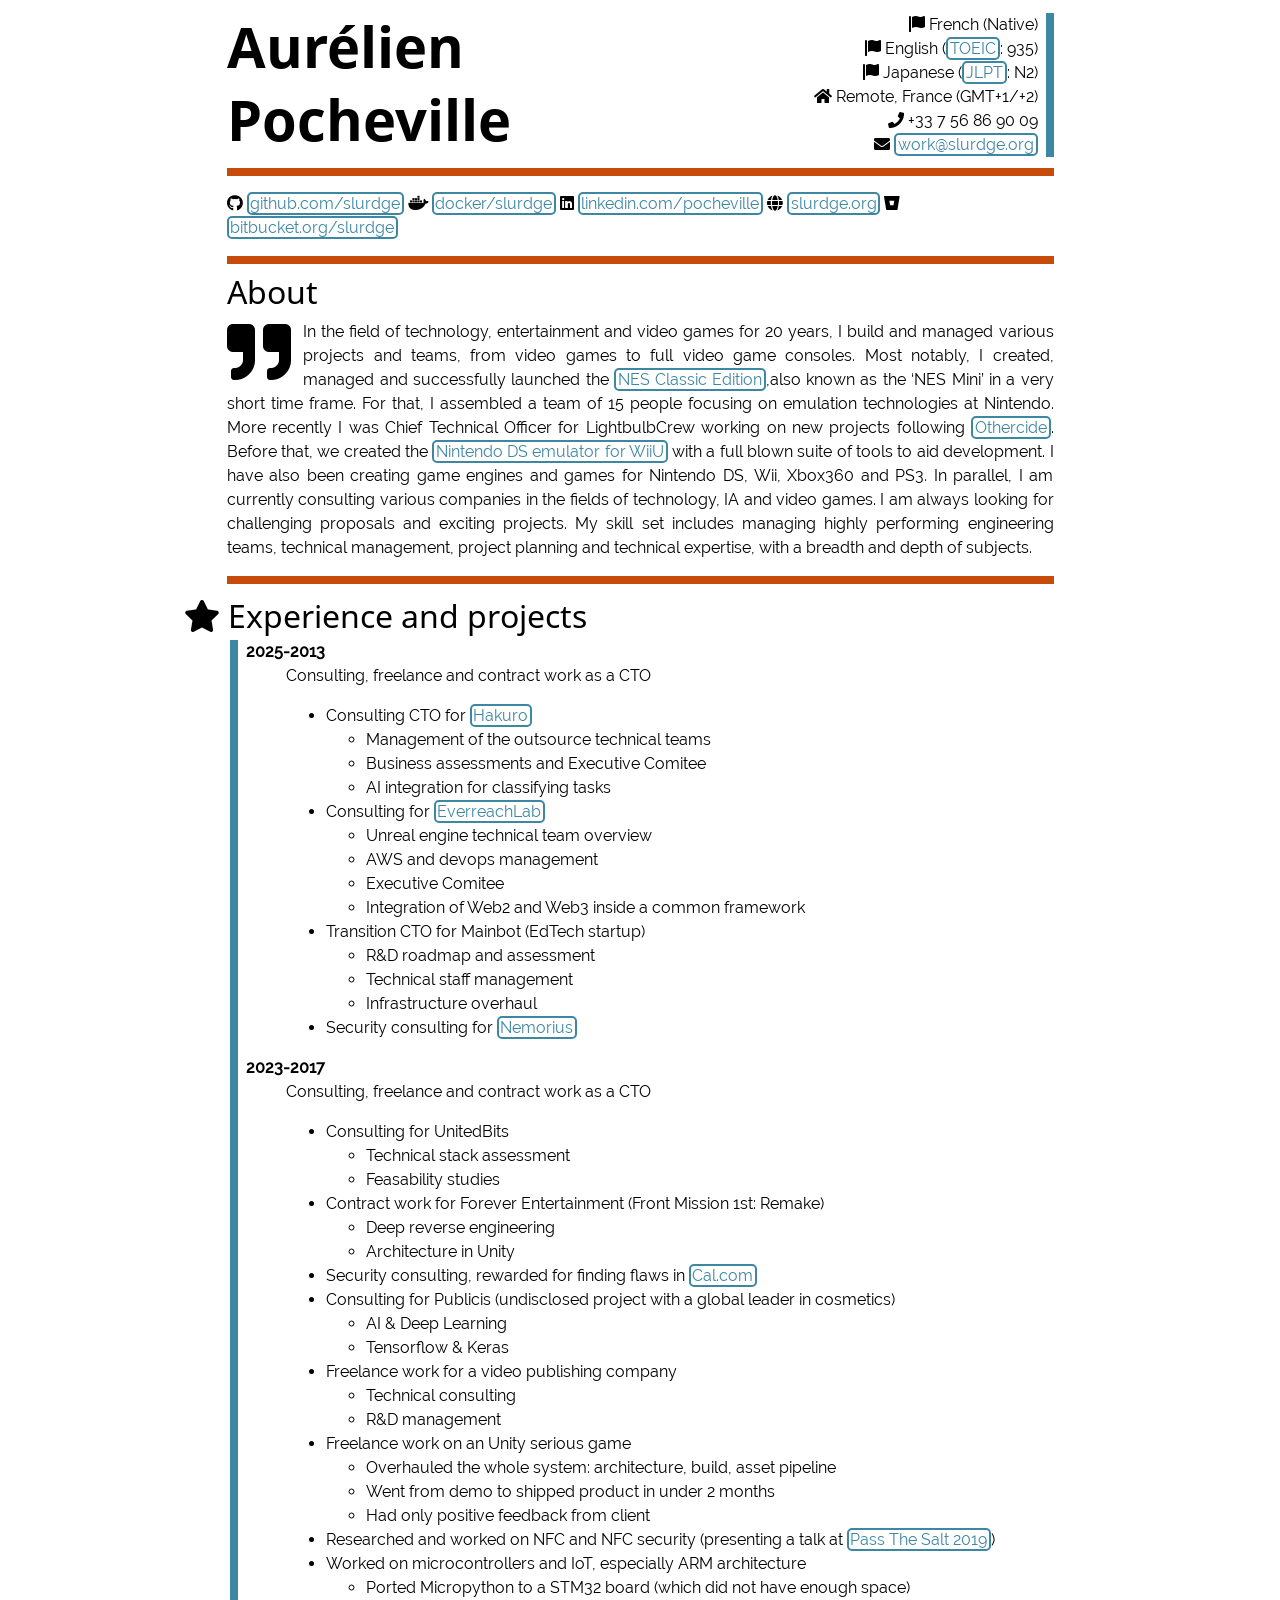
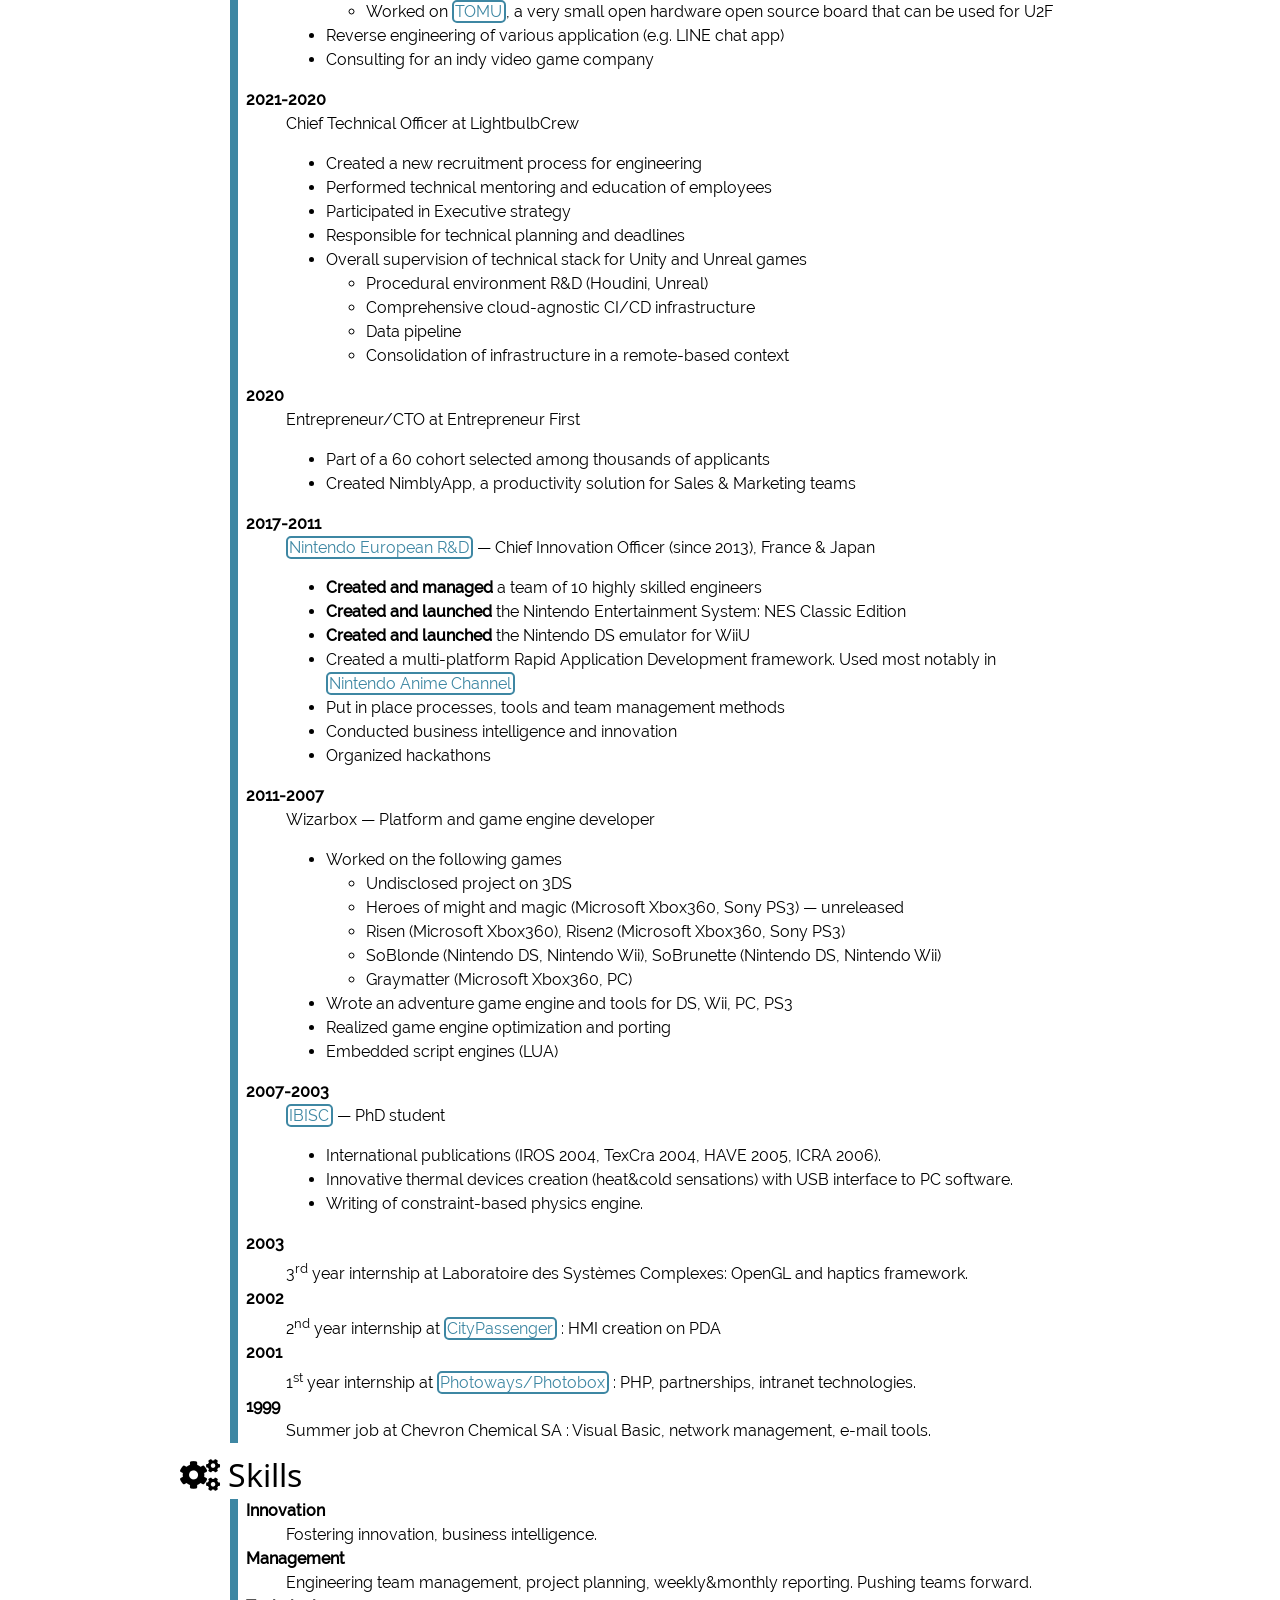
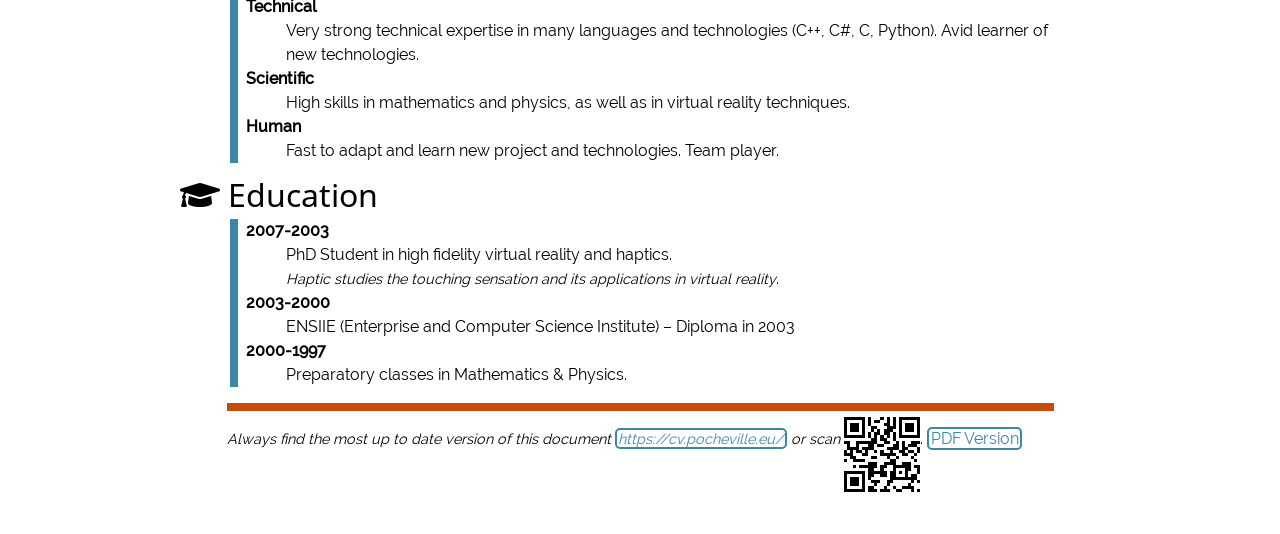
==== commit 9896fe56: "Deploy to GitHub pages" ====
--- a/index.html
+++ b/index.html
@@ -32,14 +32,13 @@
 <i class="fas fa-flag-alt"></i> Japanese (<a href="http://www.jlpt.jp/e/">JLPT</a>: N2)<br />
 <i class="fa fa-home"></i> Remote, France (GMT+1/+2)<br />
 <i class="fa fa-phone"></i> +33 7 56 86 90 09<br />
-<i class="fa fa-envelope"></i> <a href="mailto:work@slurdge.org">work@slurdge.org</a><br />
-<i class="fab fa-skype"></i> <a href="skype:slurdge.work?chat">slurdge.work</a></div>
+<i class="fa fa-envelope"></i> <a href="mailto:work@slurdge.org">work@slurdge.org</a></div>
 <hr />
 <p><i class="fab fa-github"></i> <a href="https://www.github.com/slurdge">github.com/slurdge</a>
-<i class="fab fa-bitbucket"></i> <a href="https://bitbucket.org/slurdge">bitbucket.org/slurdge</a>
+<i class="fab fa-docker"></i> <a href="https://hub.docker.com/u/slurdge/">docker/slurdge</a>
 <i class="fab fa-linkedin"></i> <a href="https://www.linkedin.com/in/pocheville">linkedin.com/pocheville</a>
 <i class="fa fa-globe"></i> <a href="https://www.slurdge.org">slurdge.org</a>
-<i class="fab fa-docker"></i> <a href="https://hub.docker.com/u/slurdge/">docker/slurdge</a></p>
+<i class="fab fa-bitbucket"></i> <a href="https://bitbucket.org/slurdge">bitbucket.org/slurdge</a></p>
 <hr />
 <h2>
 About
@@ -51,9 +50,9 @@
 video game consoles. Most notably, I created, managed and successfully
 launched the <a href="https://www.nintendo.com/nes-classic">NES Classic
 Edition</a>,also known as the ‘NES Mini’ in a very short time frame. For
-that, I assembled a team of 10 people focusing on emulation technologies
-at Nintendo. Recently I was Chief Technical Officer for LightbulbCrew
-working on new projects following <a href="https://www.focus-entmt.com/en-us/games/othercide">Othercide</a>.
+that, I assembled a team of 15 people focusing on emulation technologies
+at Nintendo. More recently I was Chief Technical Officer for
+LightbulbCrew working on new projects following <a href="https://www.focus-entmt.com/en-us/games/othercide">Othercide</a>.
 Before that, we created the <a href="https://en.wikipedia.org/wiki/List_of_Virtual_Console_games_for_Wii_U_(PAL_region)#Nintendo_DS">Nintendo
 DS emulator for WiiU</a> with a full blown suite of tools to aid
 development. I have also been creating game engines and games for
@@ -91,7 +90,7 @@
 <li>Technical staff management</li>
 <li>Infrastructure overhaul</li>
 </ul></li>
-<li>Security consulting</li>
+<li>Security consulting for <a href="https://lc.cx/">Nemorius</a></li>
 </ul>
 </dd>
 <dt>2023-2017</dt>
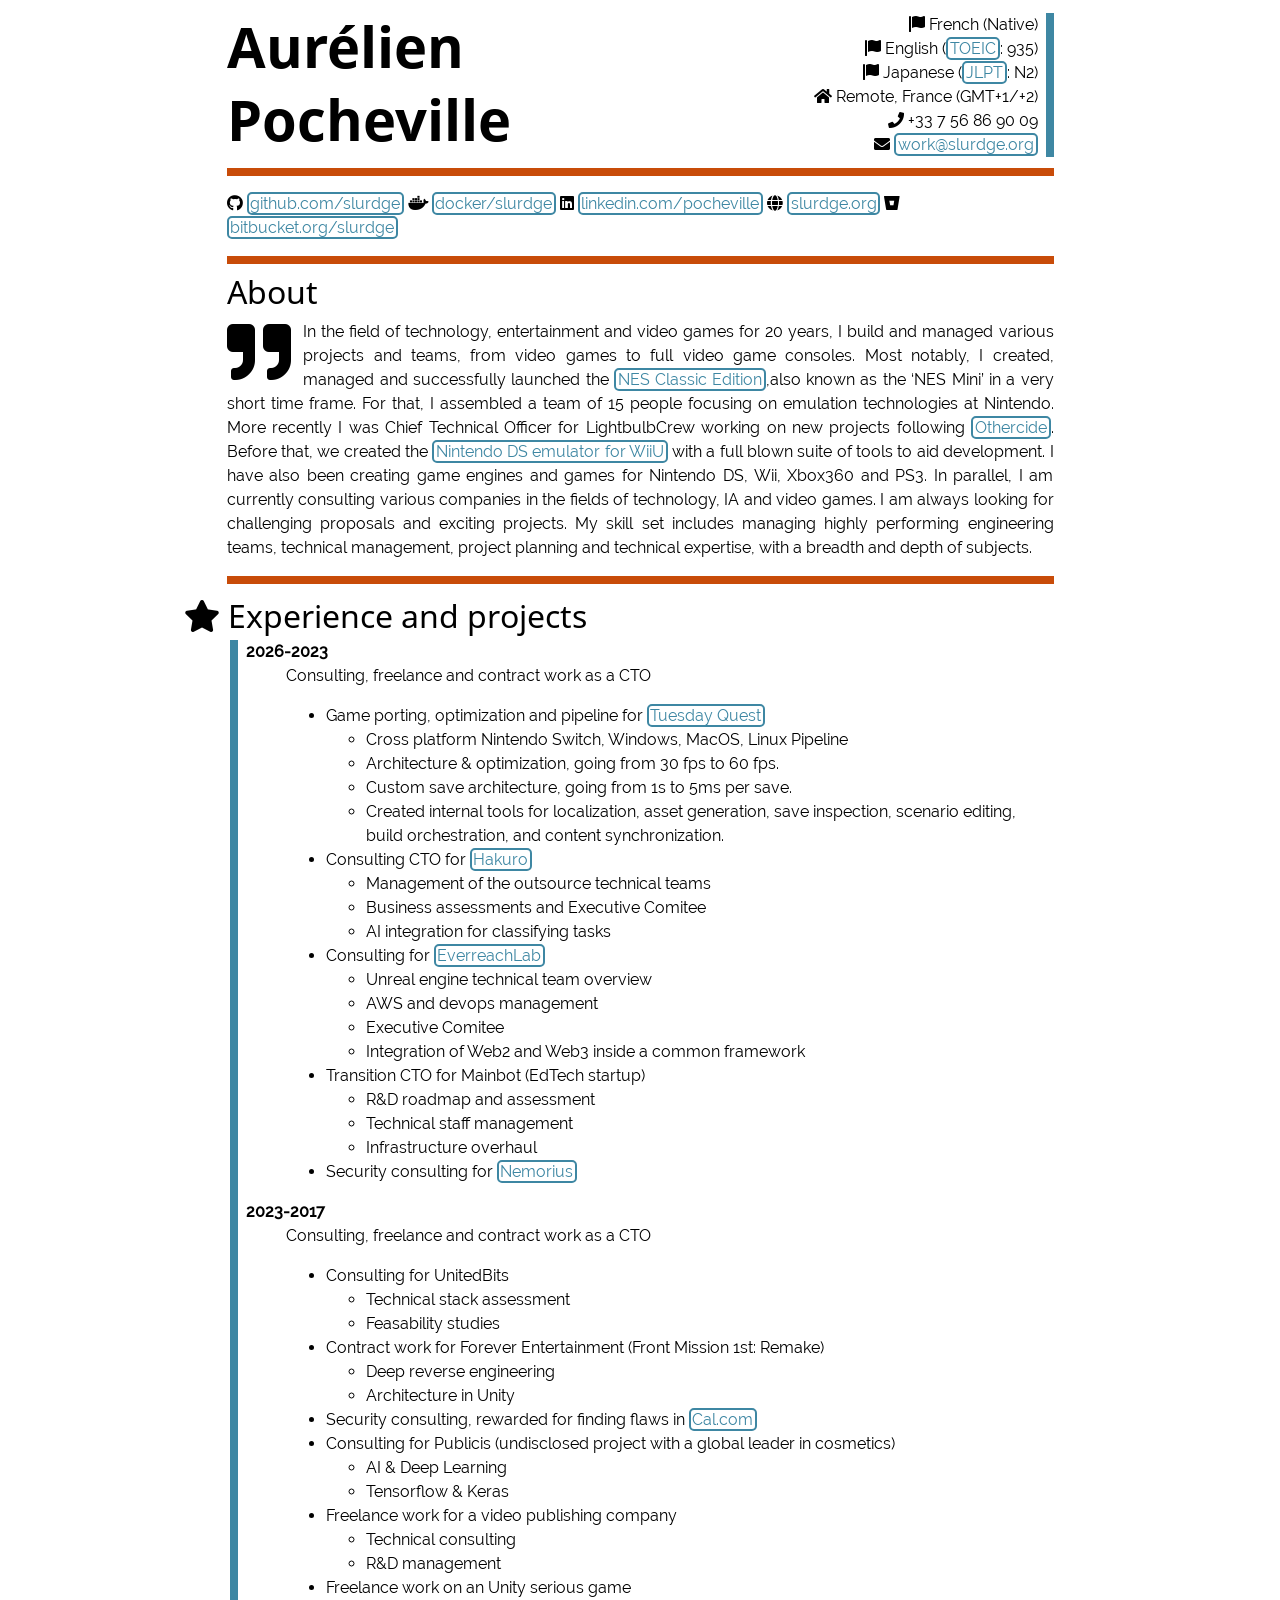
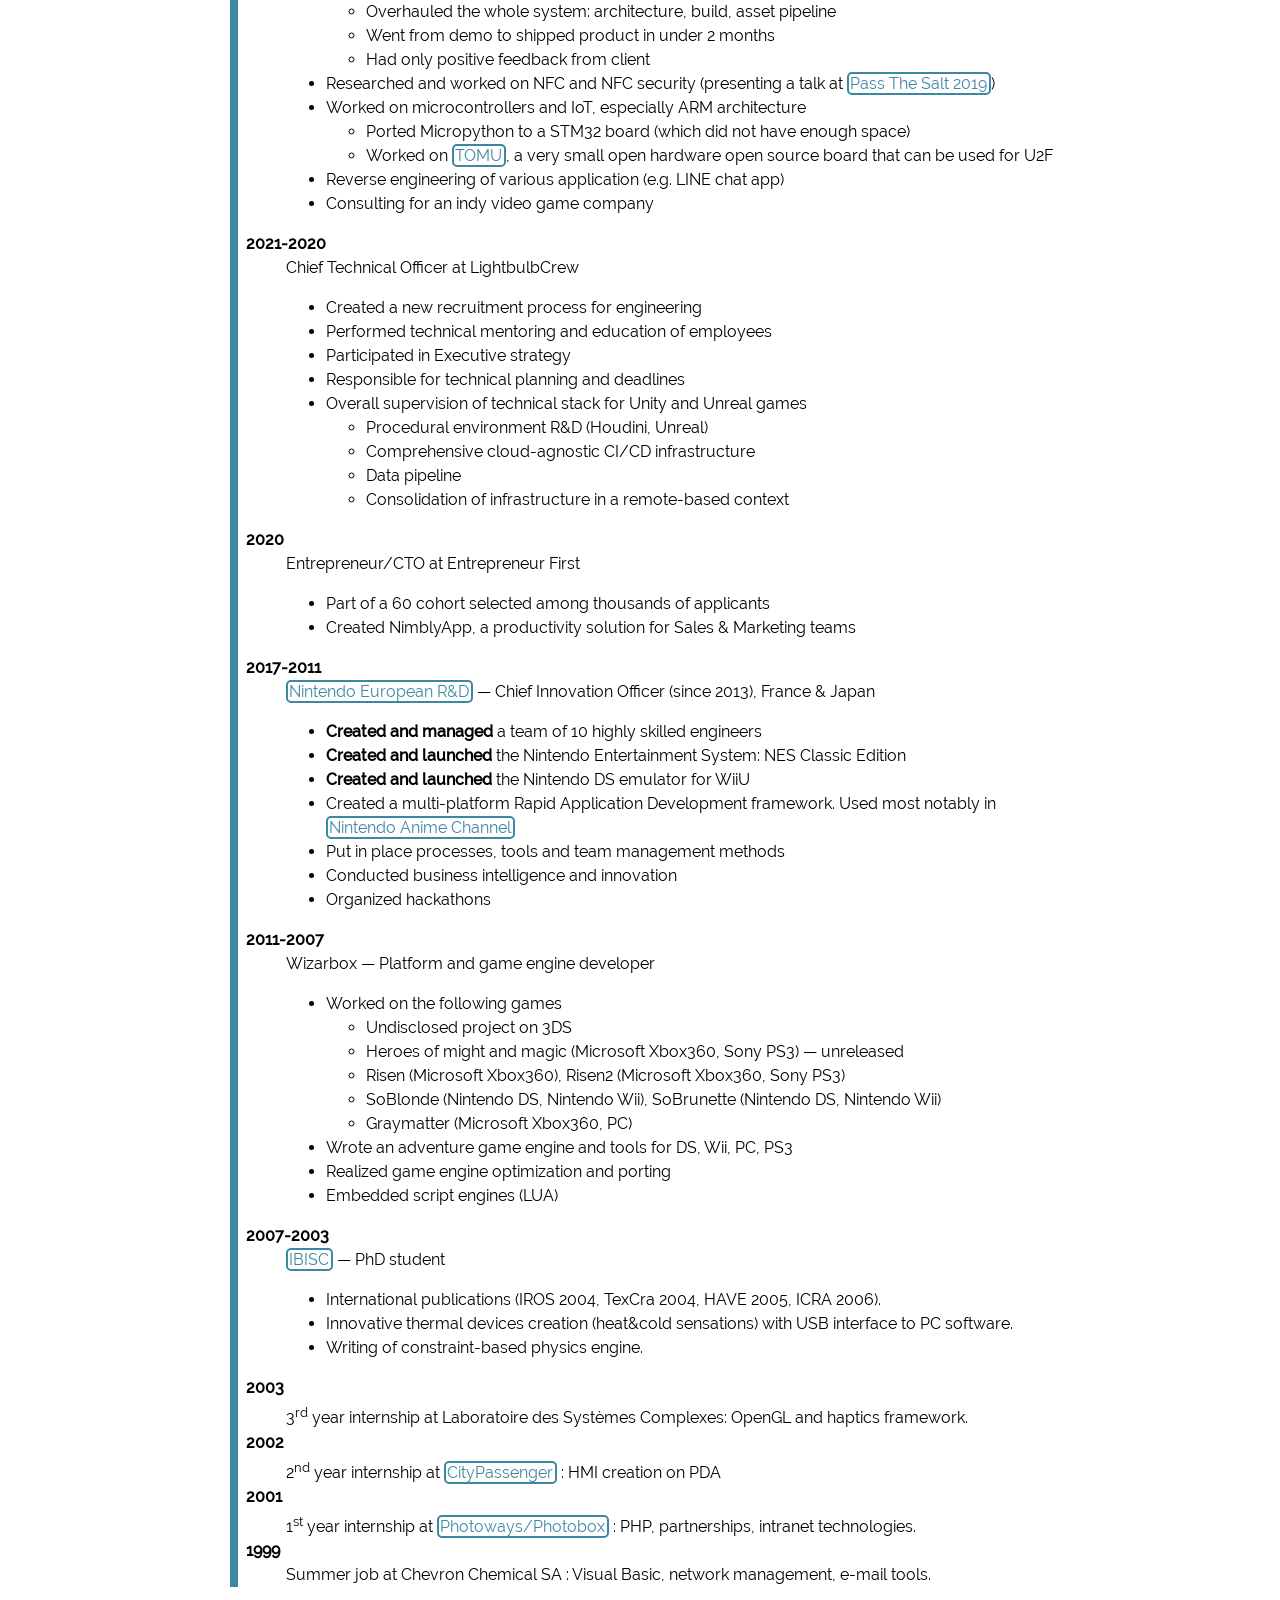
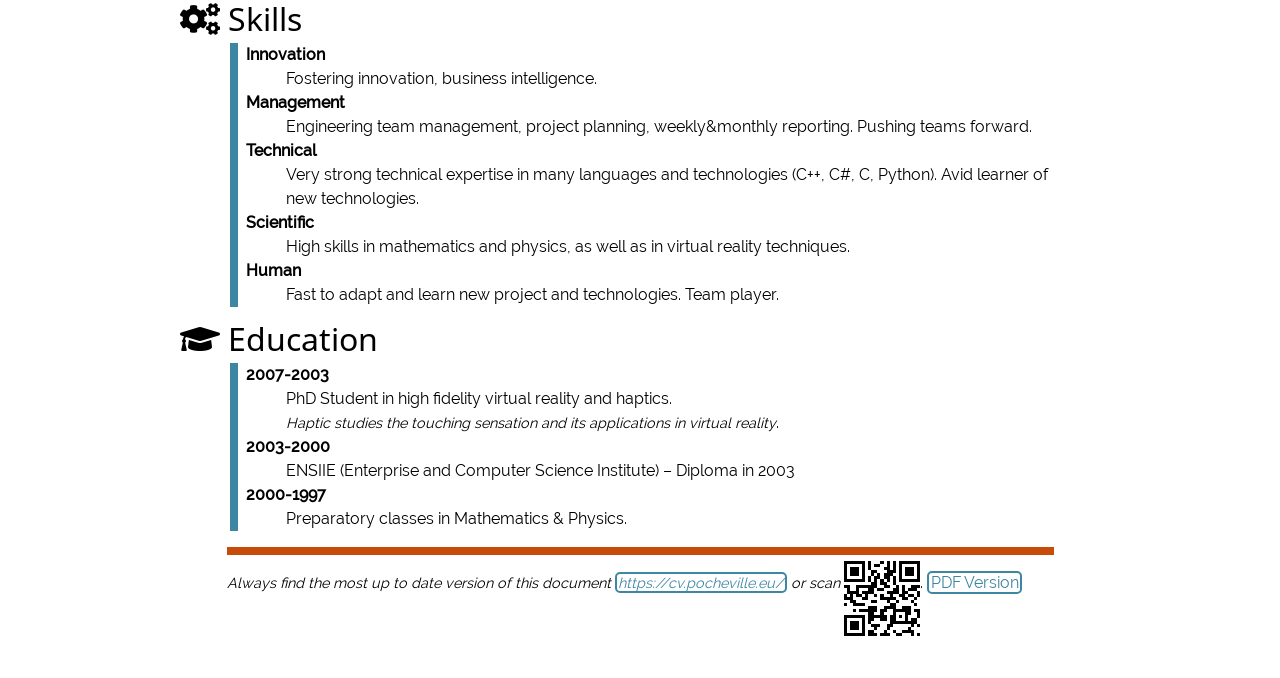
==== commit 9c7dc845: "Deploy to GitHub pages" ====
--- a/index.html
+++ b/index.html
@@ -1,12 +1,12 @@
 <!DOCTYPE html>
-<html xmlns="http://www.w3.org/1999/xhtml" lang xml:lang>
+<html xmlns="http://www.w3.org/1999/xhtml">
 <head>
   <meta charset="utf-8" />
   <meta name="generator" content="pandoc" />
   <meta name="viewport" content="width=device-width, initial-scale=1.0, user-scalable=yes" />
   <title>Aurélien Pocheville</title>
   <style>
-code{white-space: pre-wrap;}
+
 span.smallcaps{font-variant: small-caps;}
 div.columns{display: flex; gap: min(4vw, 1.5em);}
 div.column{flex: auto; overflow-x: auto;}
@@ -67,10 +67,19 @@
 <h2 id="experience-and-projects"><i class="fa fa-star"></i> Experience
 and projects</h2>
 <dl>
-<dt>2025-2013</dt>
-<dd>
-<p>Consulting, freelance and contract work as a CTO</p>
-<ul>
+<dt>2026-2023</dt>
+<dd>
+Consulting, freelance and contract work as a CTO
+<ul>
+<li>Game porting, optimization and pipeline for <a href="https://www.tuesdayquest.com/">Tuesday Quest</a>
+<ul>
+<li>Cross platform Nintendo Switch, Windows, MacOS, Linux Pipeline</li>
+<li>Architecture &amp; optimization, going from 30 fps to 60 fps.</li>
+<li>Custom save architecture, going from 1s to 5ms per save.</li>
+<li>Created internal tools for localization, asset generation, save
+inspection, scenario editing, build orchestration, and content
+synchronization.</li>
+</ul></li>
 <li>Consulting CTO for <a href="https://hakuro.io/">Hakuro</a>
 <ul>
 <li>Management of the outsource technical teams</li>
@@ -95,7 +104,7 @@
 </dd>
 <dt>2023-2017</dt>
 <dd>
-<p>Consulting, freelance and contract work as a CTO</p>
+Consulting, freelance and contract work as a CTO
 <ul>
 <li>Consulting for UnitedBits
 <ul>
@@ -141,7 +150,7 @@
 </dd>
 <dt>2021-2020</dt>
 <dd>
-<p>Chief Technical Officer at LightbulbCrew</p>
+Chief Technical Officer at LightbulbCrew
 <ul>
 <li>Created a new recruitment process for engineering</li>
 <li>Performed technical mentoring and education of employees</li>
@@ -158,7 +167,7 @@
 </dd>
 <dt>2020</dt>
 <dd>
-<p>Entrepreneur/CTO at Entrepreneur First</p>
+Entrepreneur/CTO at Entrepreneur First
 <ul>
 <li>Part of a 60 cohort selected among thousands of applicants</li>
 <li>Created NimblyApp, a productivity solution for Sales &amp; Marketing
@@ -167,9 +176,8 @@
 </dd>
 <dt>2017-2011</dt>
 <dd>
-<p><a href="https://www.nerd.nintendo.com/">Nintendo European
-R&amp;D</a> — Chief Innovation Officer (since 2013), France &amp;
-Japan</p>
+<a href="https://www.nerd.nintendo.com/">Nintendo European R&amp;D</a> —
+Chief Innovation Officer (since 2013), France &amp; Japan
 <ul>
 <li><strong>Created and managed</strong> a team of 10 highly skilled
 engineers</li>
@@ -187,7 +195,7 @@
 </dd>
 <dt>2011-2007</dt>
 <dd>
-<p>Wizarbox — Platform and game engine developer</p>
+Wizarbox — Platform and game engine developer
 <ul>
 <li><p>Worked on the following games</p>
 <ul>
@@ -207,7 +215,7 @@
 </dd>
 <dt>2007-2003</dt>
 <dd>
-<p><a href="https://www.ibisc.univ-evry.fr/">IBISC</a> — PhD student</p>
+<a href="https://www.ibisc.univ-evry.fr/">IBISC</a> — PhD student
 <ul>
 <li>International publications (IROS 2004, TexCra 2004, HAVE 2005, ICRA
 2006).</li>
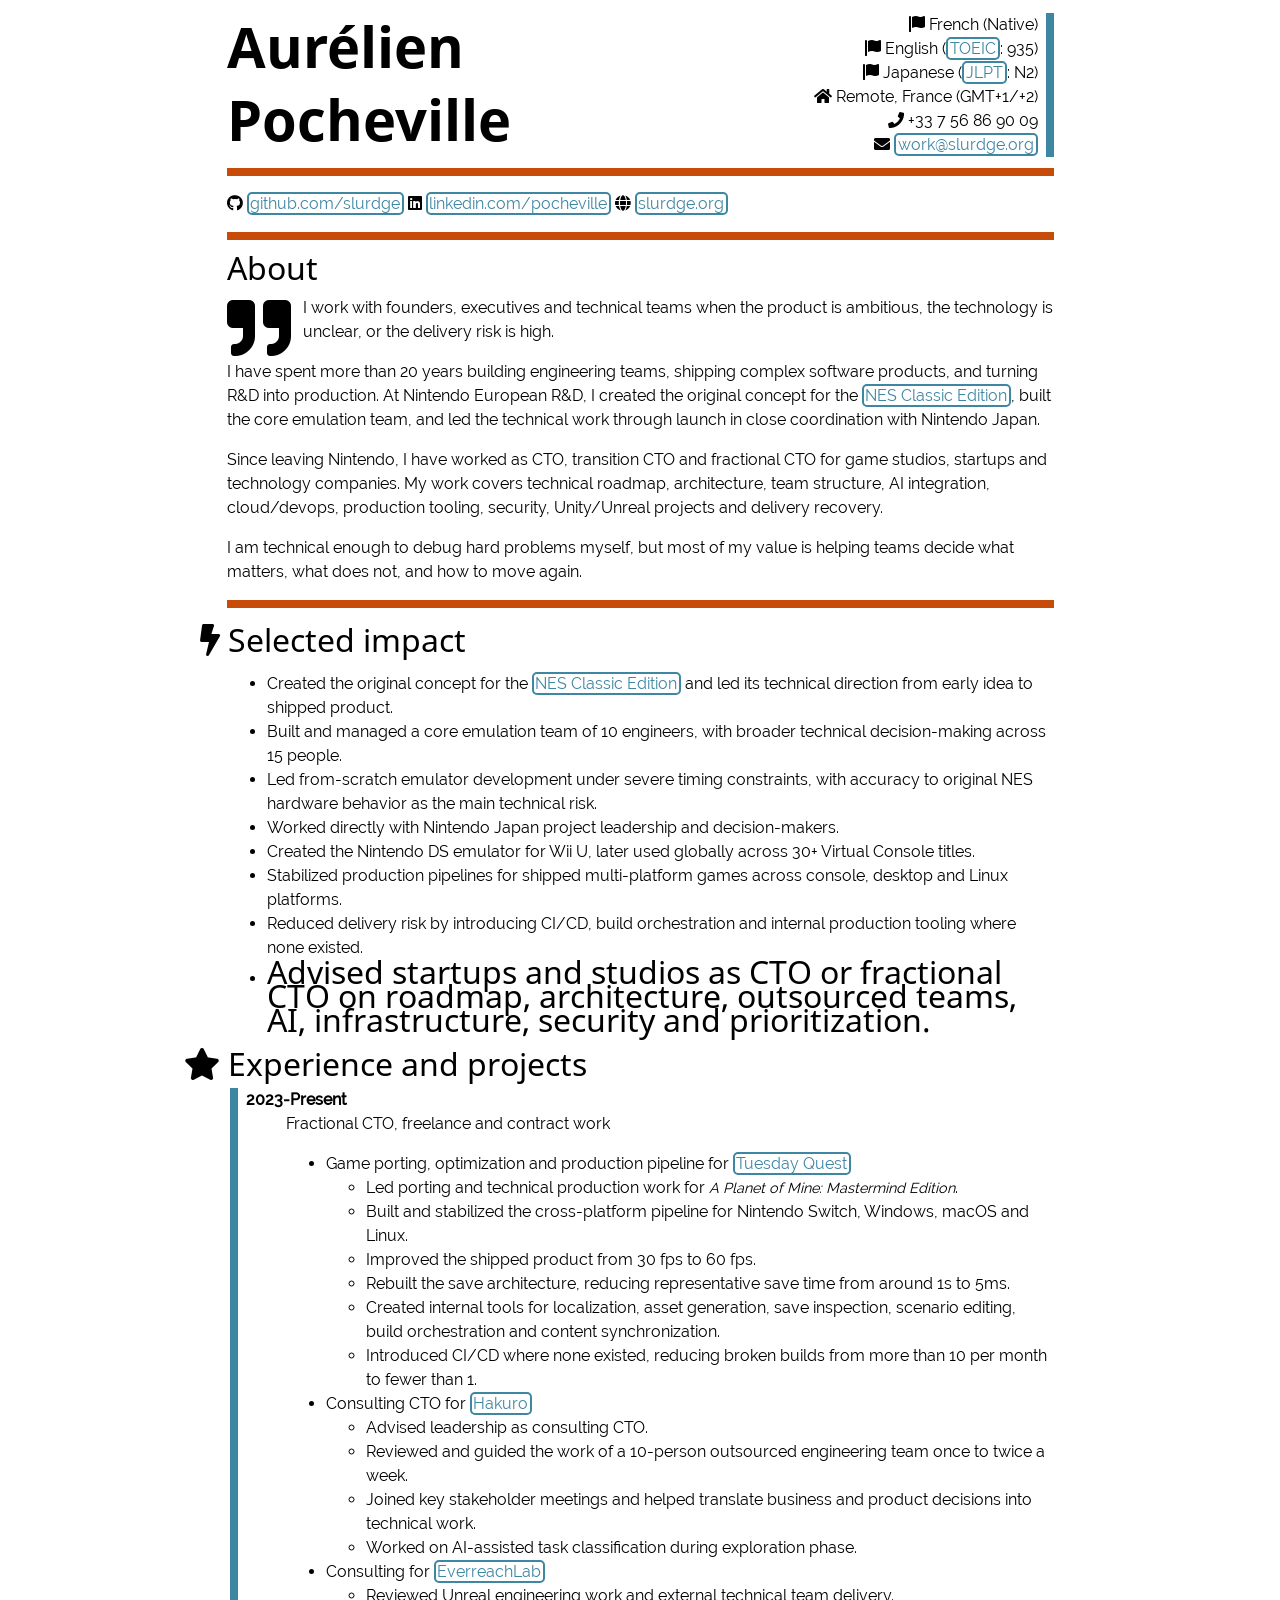
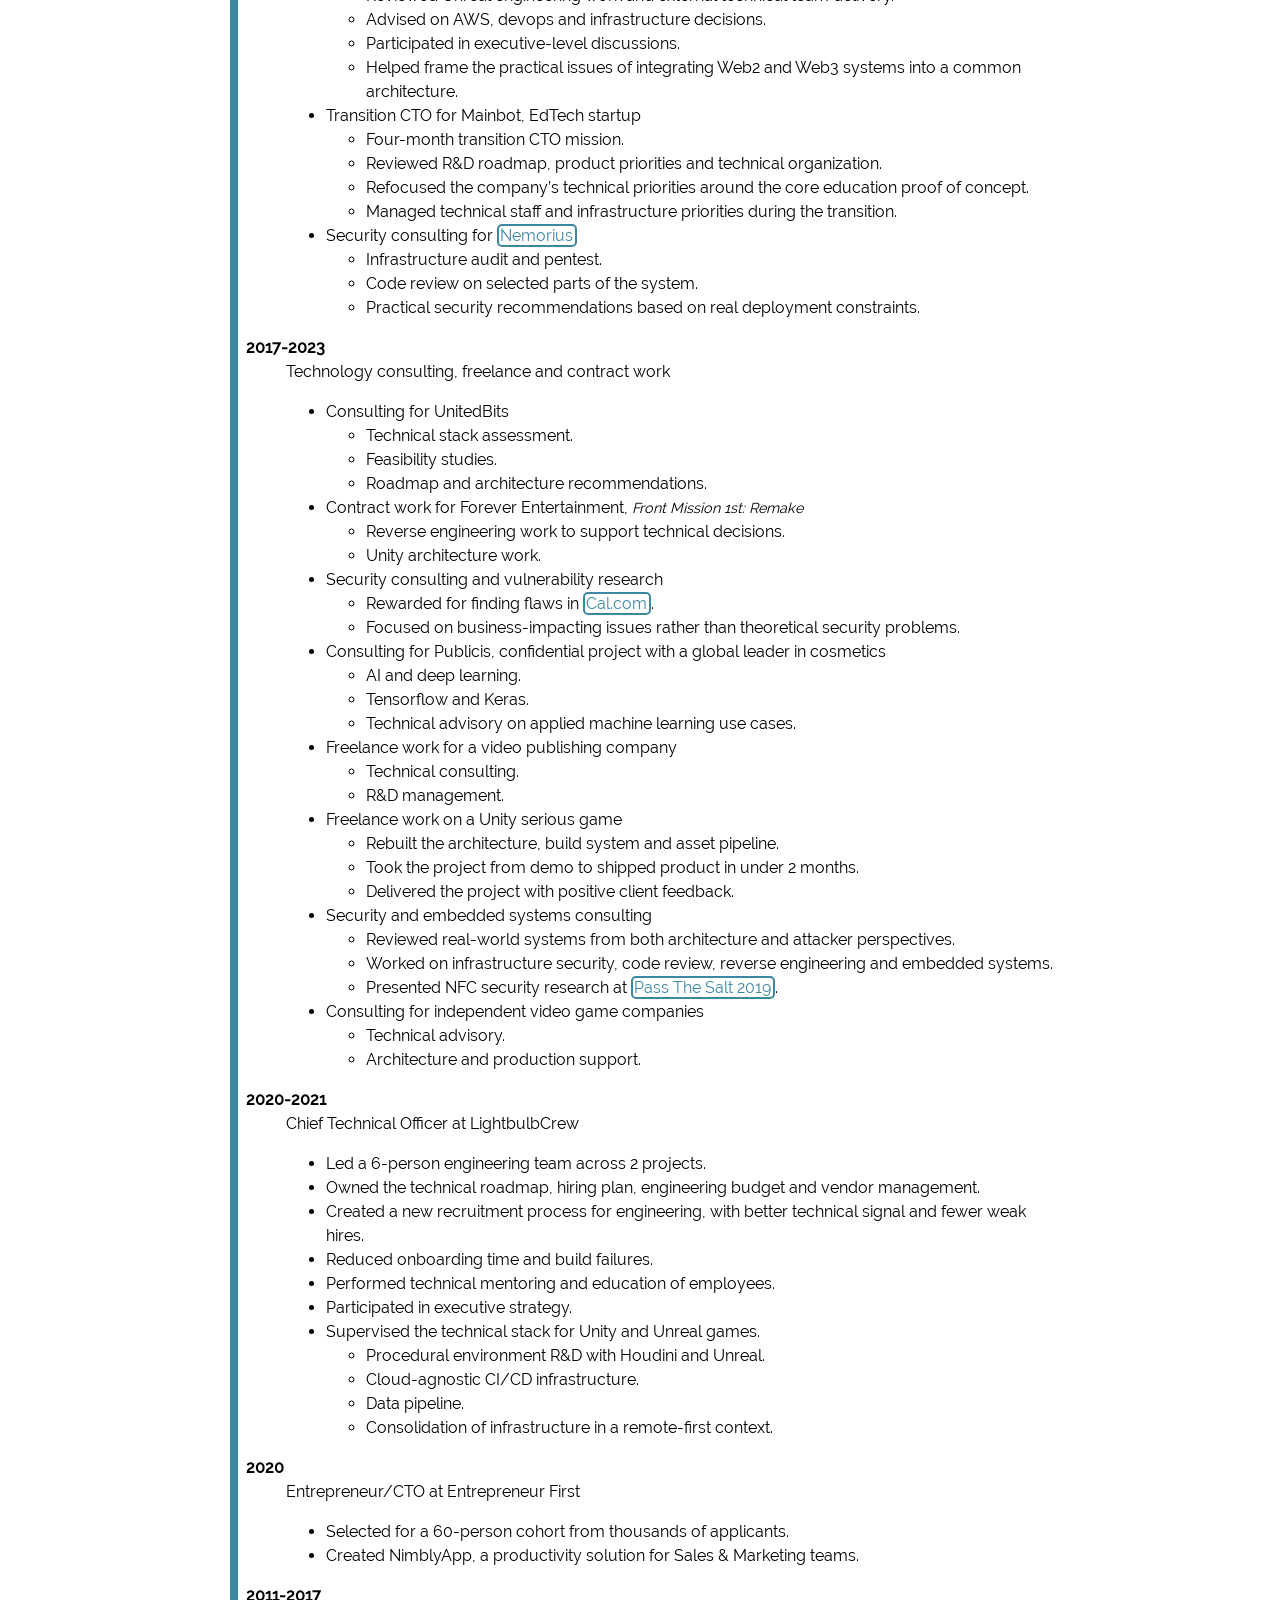
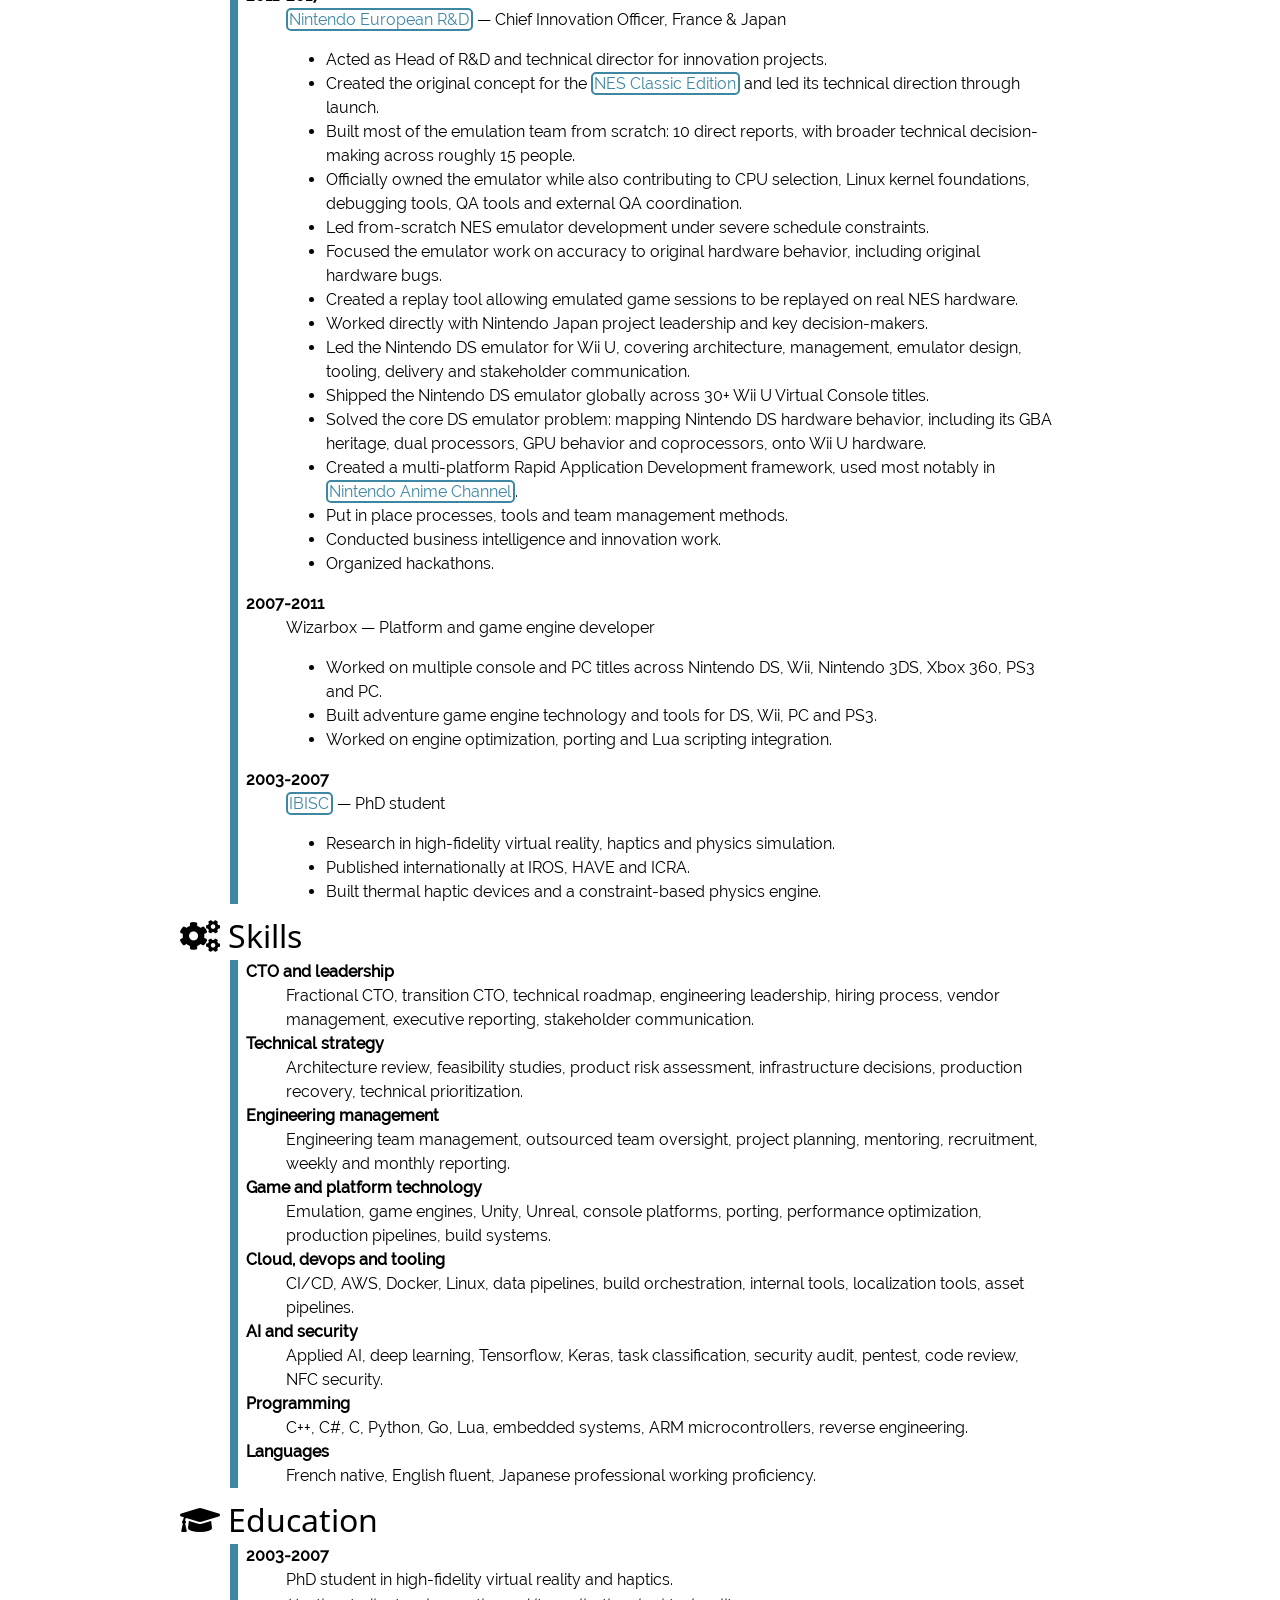
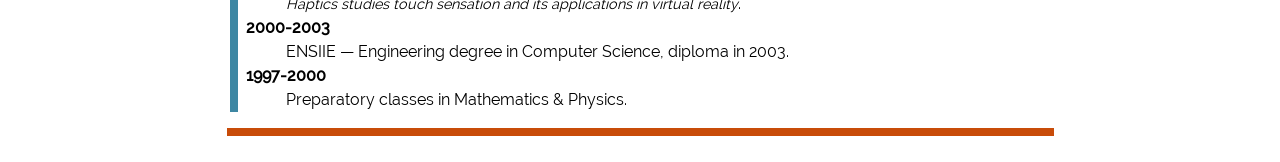
==== commit af1309f8: "Deploy to GitHub pages" ====
--- a/index.html
+++ b/index.html
@@ -35,133 +35,187 @@
 <i class="fa fa-envelope"></i> <a href="mailto:work@slurdge.org">work@slurdge.org</a></div>
 <hr />
 <p><i class="fab fa-github"></i> <a href="https://www.github.com/slurdge">github.com/slurdge</a>
-<i class="fab fa-docker"></i> <a href="https://hub.docker.com/u/slurdge/">docker/slurdge</a>
 <i class="fab fa-linkedin"></i> <a href="https://www.linkedin.com/in/pocheville">linkedin.com/pocheville</a>
-<i class="fa fa-globe"></i> <a href="https://www.slurdge.org">slurdge.org</a>
-<i class="fab fa-bitbucket"></i> <a href="https://bitbucket.org/slurdge">bitbucket.org/slurdge</a></p>
+<i class="fa fa-globe"></i> <a href="https://www.slurdge.org">slurdge.org</a></p>
 <hr />
 <h2>
 About
 </h2>
 <p class="blockquote">
-<i class="fa fa-quote-right" style="font-size:400%; float:left; padding-right: 0.2em;"></i>
-In the field of technology, entertainment and video games for 20 years,
-I build and managed various projects and teams, from video games to full
-video game consoles. Most notably, I created, managed and successfully
-launched the <a href="https://www.nintendo.com/nes-classic">NES Classic
-Edition</a>,also known as the ‘NES Mini’ in a very short time frame. For
-that, I assembled a team of 15 people focusing on emulation technologies
-at Nintendo. More recently I was Chief Technical Officer for
-LightbulbCrew working on new projects following <a href="https://www.focus-entmt.com/en-us/games/othercide">Othercide</a>.
-Before that, we created the <a href="https://en.wikipedia.org/wiki/List_of_Virtual_Console_games_for_Wii_U_(PAL_region)#Nintendo_DS">Nintendo
-DS emulator for WiiU</a> with a full blown suite of tools to aid
-development. I have also been creating game engines and games for
-Nintendo DS, Wii, Xbox360 and PS3. In parallel, I am currently
-consulting various companies in the fields of technology, IA and video
-games. I am always looking for challenging proposals and exciting
-projects. My skill set includes managing highly performing engineering
-teams, technical management, project planning and technical expertise,
-with a breadth and depth of subjects.
+<p><i class="fa fa-quote-right" style="font-size:400%; float:left; padding-right: 0.2em;"></i>
+I work with founders, executives and technical teams when the product is
+ambitious, the technology is unclear, or the delivery risk is high.</p>
+<p>I have spent more than 20 years building engineering teams, shipping
+complex software products, and turning R&amp;D into production. At
+Nintendo European R&amp;D, I created the original concept for the <a href="https://www.nintendo.com/nes-classic">NES Classic Edition</a>,
+built the core emulation team, and led the technical work through launch
+in close coordination with Nintendo Japan.</p>
+<p>Since leaving Nintendo, I have worked as CTO, transition CTO and
+fractional CTO for game studios, startups and technology companies. My
+work covers technical roadmap, architecture, team structure, AI
+integration, cloud/devops, production tooling, security, Unity/Unreal
+projects and delivery recovery.</p>
+I am technical enough to debug hard problems myself, but most of my
+value is helping teams decide what matters, what does not, and how to
+move again.
 </p>
 <hr />
+<h2 id="selected-impact"><i class="fa fa-bolt"></i> Selected impact</h2>
+<ul>
+<li>Created the original concept for the <a href="https://www.nintendo.com/nes-classic">NES Classic Edition</a> and
+led its technical direction from early idea to shipped product.</li>
+<li>Built and managed a core emulation team of 10 engineers, with
+broader technical decision-making across 15 people.</li>
+<li>Led from-scratch emulator development under severe timing
+constraints, with accuracy to original NES hardware behavior as the main
+technical risk.</li>
+<li>Worked directly with Nintendo Japan project leadership and
+decision-makers.</li>
+<li>Created the Nintendo DS emulator for Wii U, later used globally
+across 30+ Virtual Console titles.</li>
+<li>Stabilized production pipelines for shipped multi-platform games
+across console, desktop and Linux platforms.</li>
+<li>Reduced delivery risk by introducing CI/CD, build orchestration and
+internal production tooling where none existed.</li>
+<li><h2 id="advised-startups-and-studios-as-cto-or-fractional-cto-on-roadmap-architecture-outsourced-teams-ai-infrastructure-security-and-prioritization.">Advised
+startups and studios as CTO or fractional CTO on roadmap, architecture,
+outsourced teams, AI, infrastructure, security and
+prioritization.</h2></li>
+</ul>
 <h2 id="experience-and-projects"><i class="fa fa-star"></i> Experience
 and projects</h2>
 <dl>
-<dt>2026-2023</dt>
-<dd>
-Consulting, freelance and contract work as a CTO
-<ul>
-<li>Game porting, optimization and pipeline for <a href="https://www.tuesdayquest.com/">Tuesday Quest</a>
-<ul>
-<li>Cross platform Nintendo Switch, Windows, MacOS, Linux Pipeline</li>
-<li>Architecture &amp; optimization, going from 30 fps to 60 fps.</li>
-<li>Custom save architecture, going from 1s to 5ms per save.</li>
+<dt>2023-Present</dt>
+<dd>
+Fractional CTO, freelance and contract work
+<ul>
+<li>Game porting, optimization and production pipeline for <a href="https://www.tuesdayquest.com/">Tuesday Quest</a>
+<ul>
+<li>Led porting and technical production work for <em>A Planet of Mine:
+Mastermind Edition</em>.</li>
+<li>Built and stabilized the cross-platform pipeline for Nintendo
+Switch, Windows, macOS and Linux.</li>
+<li>Improved the shipped product from 30 fps to 60 fps.</li>
+<li>Rebuilt the save architecture, reducing representative save time
+from around 1s to 5ms.</li>
 <li>Created internal tools for localization, asset generation, save
-inspection, scenario editing, build orchestration, and content
+inspection, scenario editing, build orchestration and content
 synchronization.</li>
+<li>Introduced CI/CD where none existed, reducing broken builds from
+more than 10 per month to fewer than 1.</li>
 </ul></li>
 <li>Consulting CTO for <a href="https://hakuro.io/">Hakuro</a>
 <ul>
-<li>Management of the outsource technical teams</li>
-<li>Business assessments and Executive Comitee</li>
-<li>AI integration for classifying tasks</li>
+<li>Advised leadership as consulting CTO.</li>
+<li>Reviewed and guided the work of a 10-person outsourced engineering
+team once to twice a week.</li>
+<li>Joined key stakeholder meetings and helped translate business and
+product decisions into technical work.</li>
+<li>Worked on AI-assisted task classification during exploration
+phase.</li>
 </ul></li>
 <li>Consulting for <a href="https://www.everreachlabs.io/">EverreachLab</a>
 <ul>
-<li>Unreal engine technical team overview</li>
-<li>AWS and devops management</li>
-<li>Executive Comitee</li>
-<li>Integration of Web2 and Web3 inside a common framework</li>
-</ul></li>
-<li>Transition CTO for Mainbot (EdTech startup)
-<ul>
-<li>R&amp;D roadmap and assessment</li>
-<li>Technical staff management</li>
-<li>Infrastructure overhaul</li>
-</ul></li>
-<li>Security consulting for <a href="https://lc.cx/">Nemorius</a></li>
-</ul>
-</dd>
-<dt>2023-2017</dt>
-<dd>
-Consulting, freelance and contract work as a CTO
+<li>Reviewed Unreal engineering work and external technical team
+delivery.</li>
+<li>Advised on AWS, devops and infrastructure decisions.</li>
+<li>Participated in executive-level discussions.</li>
+<li>Helped frame the practical issues of integrating Web2 and Web3
+systems into a common architecture.</li>
+</ul></li>
+<li>Transition CTO for Mainbot, EdTech startup
+<ul>
+<li>Four-month transition CTO mission.</li>
+<li>Reviewed R&amp;D roadmap, product priorities and technical
+organization.</li>
+<li>Refocused the company’s technical priorities around the core
+education proof of concept.</li>
+<li>Managed technical staff and infrastructure priorities during the
+transition.</li>
+</ul></li>
+<li>Security consulting for <a href="https://lc.cx/">Nemorius</a>
+<ul>
+<li>Infrastructure audit and pentest.</li>
+<li>Code review on selected parts of the system.</li>
+<li>Practical security recommendations based on real deployment
+constraints.</li>
+</ul></li>
+</ul>
+</dd>
+<dt>2017-2023</dt>
+<dd>
+Technology consulting, freelance and contract work
 <ul>
 <li>Consulting for UnitedBits
 <ul>
-<li>Technical stack assessment</li>
-<li>Feasability studies</li>
-</ul></li>
-<li>Contract work for Forever Entertainment (Front Mission 1st: Remake)
-<ul>
-<li>Deep reverse engineering</li>
-<li>Architecture in Unity</li>
-</ul></li>
-<li>Security consulting, rewarded for finding flaws in <a href="https://cal.com">Cal.com</a></li>
-<li>Consulting for Publicis (undisclosed project with a global leader in
-cosmetics)
-<ul>
-<li>AI &amp; Deep Learning</li>
-<li>Tensorflow &amp; Keras</li>
+<li>Technical stack assessment.</li>
+<li>Feasibility studies.</li>
+<li>Roadmap and architecture recommendations.</li>
+</ul></li>
+<li>Contract work for Forever Entertainment, <em>Front Mission 1st:
+Remake</em>
+<ul>
+<li>Reverse engineering work to support technical decisions.</li>
+<li>Unity architecture work.</li>
+</ul></li>
+<li>Security consulting and vulnerability research
+<ul>
+<li>Rewarded for finding flaws in <a href="https://cal.com">Cal.com</a>.</li>
+<li>Focused on business-impacting issues rather than theoretical
+security problems.</li>
+</ul></li>
+<li>Consulting for Publicis, confidential project with a global leader
+in cosmetics
+<ul>
+<li>AI and deep learning.</li>
+<li>Tensorflow and Keras.</li>
+<li>Technical advisory on applied machine learning use cases.</li>
 </ul></li>
 <li>Freelance work for a video publishing company
 <ul>
-<li>Technical consulting</li>
-<li>R&amp;D management</li>
-</ul></li>
-<li>Freelance work on an Unity serious game
-<ul>
-<li>Overhauled the whole system: architecture, build, asset
-pipeline</li>
-<li>Went from demo to shipped product in under 2 months</li>
-<li>Had only positive feedback from client</li>
-</ul></li>
-<li>Researched and worked on NFC and NFC security (presenting a talk at
-<a href="https://2019.pass-the-salt.org/">Pass The Salt 2019</a>)</li>
-<li>Worked on microcontrollers and IoT, especially ARM architecture
-<ul>
-<li>Ported Micropython to a STM32 board (which did not have enough
-space)</li>
-<li>Worked on <a href="https://www.tomu.im">TOMU</a>, a very small open
-hardware open source board that can be used for U2F</li>
-</ul></li>
-<li>Reverse engineering of various application (e.g. LINE chat app)</li>
-<li>Consulting for an indy video game company</li>
-</ul>
-</dd>
-<dt>2021-2020</dt>
+<li>Technical consulting.</li>
+<li>R&amp;D management.</li>
+</ul></li>
+<li>Freelance work on a Unity serious game
+<ul>
+<li>Rebuilt the architecture, build system and asset pipeline.</li>
+<li>Took the project from demo to shipped product in under 2
+months.</li>
+<li>Delivered the project with positive client feedback.</li>
+</ul></li>
+<li>Security and embedded systems consulting
+<ul>
+<li>Reviewed real-world systems from both architecture and attacker
+perspectives.</li>
+<li>Worked on infrastructure security, code review, reverse engineering
+and embedded systems.</li>
+<li>Presented NFC security research at <a href="https://2019.pass-the-salt.org/">Pass The Salt 2019</a>.</li>
+</ul></li>
+<li>Consulting for independent video game companies
+<ul>
+<li>Technical advisory.</li>
+<li>Architecture and production support.</li>
+</ul></li>
+</ul>
+</dd>
+<dt>2020-2021</dt>
 <dd>
 Chief Technical Officer at LightbulbCrew
 <ul>
-<li>Created a new recruitment process for engineering</li>
-<li>Performed technical mentoring and education of employees</li>
-<li>Participated in Executive strategy</li>
-<li>Responsible for technical planning and deadlines</li>
-<li>Overall supervision of technical stack for Unity and Unreal games
-<ul>
-<li>Procedural environment R&amp;D (Houdini, Unreal)</li>
-<li>Comprehensive cloud-agnostic CI/CD infrastructure</li>
-<li>Data pipeline</li>
-<li>Consolidation of infrastructure in a remote-based context</li>
+<li>Led a 6-person engineering team across 2 projects.</li>
+<li>Owned the technical roadmap, hiring plan, engineering budget and
+vendor management.</li>
+<li>Created a new recruitment process for engineering, with better
+technical signal and fewer weak hires.</li>
+<li>Reduced onboarding time and build failures.</li>
+<li>Performed technical mentoring and education of employees.</li>
+<li>Participated in executive strategy.</li>
+<li>Supervised the technical stack for Unity and Unreal games.
+<ul>
+<li>Procedural environment R&amp;D with Houdini and Unreal.</li>
+<li>Cloud-agnostic CI/CD infrastructure.</li>
+<li>Data pipeline.</li>
+<li>Consolidation of infrastructure in a remote-first context.</li>
 </ul></li>
 </ul>
 </dd>
@@ -169,136 +223,134 @@
 <dd>
 Entrepreneur/CTO at Entrepreneur First
 <ul>
-<li>Part of a 60 cohort selected among thousands of applicants</li>
+<li>Selected for a 60-person cohort from thousands of applicants.</li>
 <li>Created NimblyApp, a productivity solution for Sales &amp; Marketing
-teams</li>
-</ul>
-</dd>
-<dt>2017-2011</dt>
+teams.</li>
+</ul>
+</dd>
+<dt>2011-2017</dt>
 <dd>
 <a href="https://www.nerd.nintendo.com/">Nintendo European R&amp;D</a> —
-Chief Innovation Officer (since 2013), France &amp; Japan
-<ul>
-<li><strong>Created and managed</strong> a team of 10 highly skilled
-engineers</li>
-<li><strong>Created and launched</strong> the Nintendo Entertainment
-System: NES Classic Edition</li>
-<li><strong>Created and launched</strong> the Nintendo DS emulator for
-WiiU</li>
-<li>Created a multi-platform Rapid Application Development framework.
-Used most notably in <a href="https://www.nintendo.co.uk/Nintendo-3DS-Family/Download-Content/Nintendo-Anime-Channel/Nintendo-Anime-Channel-947961.html">Nintendo
-Anime Channel</a></li>
-<li>Put in place processes, tools and team management methods</li>
-<li>Conducted business intelligence and innovation</li>
-<li>Organized hackathons</li>
-</ul>
-</dd>
-<dt>2011-2007</dt>
+Chief Innovation Officer, France &amp; Japan
+<ul>
+<li>Acted as Head of R&amp;D and technical director for innovation
+projects.</li>
+<li>Created the original concept for the <a href="https://www.nintendo.com/nes-classic">NES Classic Edition</a> and
+led its technical direction through launch.</li>
+<li>Built most of the emulation team from scratch: 10 direct reports,
+with broader technical decision-making across roughly 15 people.</li>
+<li>Officially owned the emulator while also contributing to CPU
+selection, Linux kernel foundations, debugging tools, QA tools and
+external QA coordination.</li>
+<li>Led from-scratch NES emulator development under severe schedule
+constraints.</li>
+<li>Focused the emulator work on accuracy to original hardware behavior,
+including original hardware bugs.</li>
+<li>Created a replay tool allowing emulated game sessions to be replayed
+on real NES hardware.</li>
+<li>Worked directly with Nintendo Japan project leadership and key
+decision-makers.</li>
+<li>Led the Nintendo DS emulator for Wii U, covering architecture,
+management, emulator design, tooling, delivery and stakeholder
+communication.</li>
+<li>Shipped the Nintendo DS emulator globally across 30+ Wii U Virtual
+Console titles.</li>
+<li>Solved the core DS emulator problem: mapping Nintendo DS hardware
+behavior, including its GBA heritage, dual processors, GPU behavior and
+coprocessors, onto Wii U hardware.</li>
+<li>Created a multi-platform Rapid Application Development framework,
+used most notably in <a href="https://www.nintendo.co.uk/Nintendo-3DS-Family/Download-Content/Nintendo-Anime-Channel/Nintendo-Anime-Channel-947961.html">Nintendo
+Anime Channel</a>.</li>
+<li>Put in place processes, tools and team management methods.</li>
+<li>Conducted business intelligence and innovation work.</li>
+<li>Organized hackathons.</li>
+</ul>
+</dd>
+<dt>2007-2011</dt>
 <dd>
 Wizarbox — Platform and game engine developer
 <ul>
-<li><p>Worked on the following games</p>
-<ul>
-<li>Undisclosed project on 3DS</li>
-<li>Heroes of might and magic (Microsoft Xbox360, Sony PS3) —
-unreleased</li>
-<li>Risen (Microsoft Xbox360), Risen2 (Microsoft Xbox360, Sony PS3)</li>
-<li>SoBlonde (Nintendo DS, Nintendo Wii), SoBrunette (Nintendo DS,
-Nintendo Wii)</li>
-<li>Graymatter (Microsoft Xbox360, PC)</li>
-</ul></li>
-<li><p>Wrote an adventure game engine and tools for DS, Wii, PC,
-PS3</p></li>
-<li><p>Realized game engine optimization and porting</p></li>
-<li><p>Embedded script engines (LUA)</p></li>
-</ul>
-</dd>
-<dt>2007-2003</dt>
+<li>Worked on multiple console and PC titles across Nintendo DS, Wii,
+Nintendo 3DS, Xbox 360, PS3 and PC.</li>
+<li>Built adventure game engine technology and tools for DS, Wii, PC and
+PS3.</li>
+<li>Worked on engine optimization, porting and Lua scripting
+integration.</li>
+</ul>
+</dd>
+<dt>2003-2007</dt>
 <dd>
 <a href="https://www.ibisc.univ-evry.fr/">IBISC</a> — PhD student
 <ul>
-<li>International publications (IROS 2004, TexCra 2004, HAVE 2005, ICRA
-2006).</li>
-<li>Innovative thermal devices creation (heat&amp;cold sensations) with
-USB interface to PC software.</li>
-<li>Writing of constraint-based physics engine.</li>
-</ul>
-</dd>
-<dt>2003</dt>
-<dd>
-3<sup>rd</sup> year internship at Laboratoire des Systèmes Complexes:
-OpenGL and haptics framework.
-</dd>
-<dt>2002</dt>
-<dd>
-2<sup>nd</sup> year internship at <a href="https://www.citypassenger.com/">CityPassenger</a> : HMI creation
-on PDA
-</dd>
-<dt>2001</dt>
-<dd>
-1<sup>st</sup> year internship at <a href="https://www.photobox.fr/">Photoways/Photobox</a> : PHP,
-partnerships, intranet technologies.
-</dd>
-<dt>1999</dt>
-<dd>
-Summer job at Chevron Chemical SA : Visual Basic, network management,
-e-mail tools.
+<li>Research in high-fidelity virtual reality, haptics and physics
+simulation.</li>
+<li>Published internationally at IROS, HAVE and ICRA.</li>
+<li>Built thermal haptic devices and a constraint-based physics
+engine.</li>
+</ul>
 </dd>
 </dl>
 <h2 id="skills"><i class="fa fa-cogs"></i> Skills</h2>
 <dl>
-<dt>Innovation</dt>
-<dd>
-Fostering innovation, business intelligence.
-</dd>
-<dt>Management</dt>
-<dd>
-Engineering team management, project planning, weekly&amp;monthly
-reporting. Pushing teams forward.
-</dd>
-<dt>Technical</dt>
-<dd>
-Very strong technical expertise in many languages and technologies (C++,
-C#, C, Python). Avid learner of new technologies.
-</dd>
-<dt>Scientific</dt>
-<dd>
-High skills in mathematics and physics, as well as in virtual reality
-techniques.
-</dd>
-<dt>Human</dt>
-<dd>
-Fast to adapt and learn new project and technologies. Team player.
+<dt>CTO and leadership</dt>
+<dd>
+Fractional CTO, transition CTO, technical roadmap, engineering
+leadership, hiring process, vendor management, executive reporting,
+stakeholder communication.
+</dd>
+<dt>Technical strategy</dt>
+<dd>
+Architecture review, feasibility studies, product risk assessment,
+infrastructure decisions, production recovery, technical prioritization.
+</dd>
+<dt>Engineering management</dt>
+<dd>
+Engineering team management, outsourced team oversight, project
+planning, mentoring, recruitment, weekly and monthly reporting.
+</dd>
+<dt>Game and platform technology</dt>
+<dd>
+Emulation, game engines, Unity, Unreal, console platforms, porting,
+performance optimization, production pipelines, build systems.
+</dd>
+<dt>Cloud, devops and tooling</dt>
+<dd>
+CI/CD, AWS, Docker, Linux, data pipelines, build orchestration, internal
+tools, localization tools, asset pipelines.
+</dd>
+<dt>AI and security</dt>
+<dd>
+Applied AI, deep learning, Tensorflow, Keras, task classification,
+security audit, pentest, code review, NFC security.
+</dd>
+<dt>Programming</dt>
+<dd>
+C++, C#, C, Python, Go, Lua, embedded systems, ARM microcontrollers,
+reverse engineering.
+</dd>
+<dt>Languages</dt>
+<dd>
+French native, English fluent, Japanese professional working
+proficiency.
 </dd>
 </dl>
 <h2 id="education"><i class="fa fa-graduation-cap"></i> Education</h2>
 <dl>
-<dt>2007-2003</dt>
-<dd>
-PhD Student in high fidelity virtual reality and haptics.<br />
-<em>Haptic studies the touching sensation and its applications in
-virtual reality</em>.
-</dd>
-<dt>2003-2000</dt>
-<dd>
-ENSIIE (Enterprise and Computer Science Institute) – Diploma in 2003
-</dd>
-<dt>2000-1997</dt>
+<dt>2003-2007</dt>
+<dd>
+PhD student in high-fidelity virtual reality and haptics.<br />
+<em>Haptics studies touch sensation and its applications in virtual
+reality</em>.
+</dd>
+<dt>2000-2003</dt>
+<dd>
+ENSIIE — Engineering degree in Computer Science, diploma in 2003.
+</dd>
+<dt>1997-2000</dt>
 <dd>
 Preparatory classes in Mathematics &amp; Physics.
 </dd>
 </dl>
-<!--
-<i class="fa fa-gamepad"></i> Activities and interests
-------------------------
-
-Hobbies & Sport
-: Video games, board games. Movies and comics. Swimming, jogging.
--->
 <hr />
-<p><em>Always find the most up to date version of this document <a href="https://cv.pocheville.eu/">https://cv.pocheville.eu/</a> or
-scan</em>
-<img role="img" style="height: 2cm; width: 2cm; vertical-align: text-top; margin-top: -0.8em; margin-bottom: 1em;" src="[data-uri]" />.
-<a href="https://cv.pocheville.eu/cv.pdf">PDF Version</a></p>
 </body>
 </html>
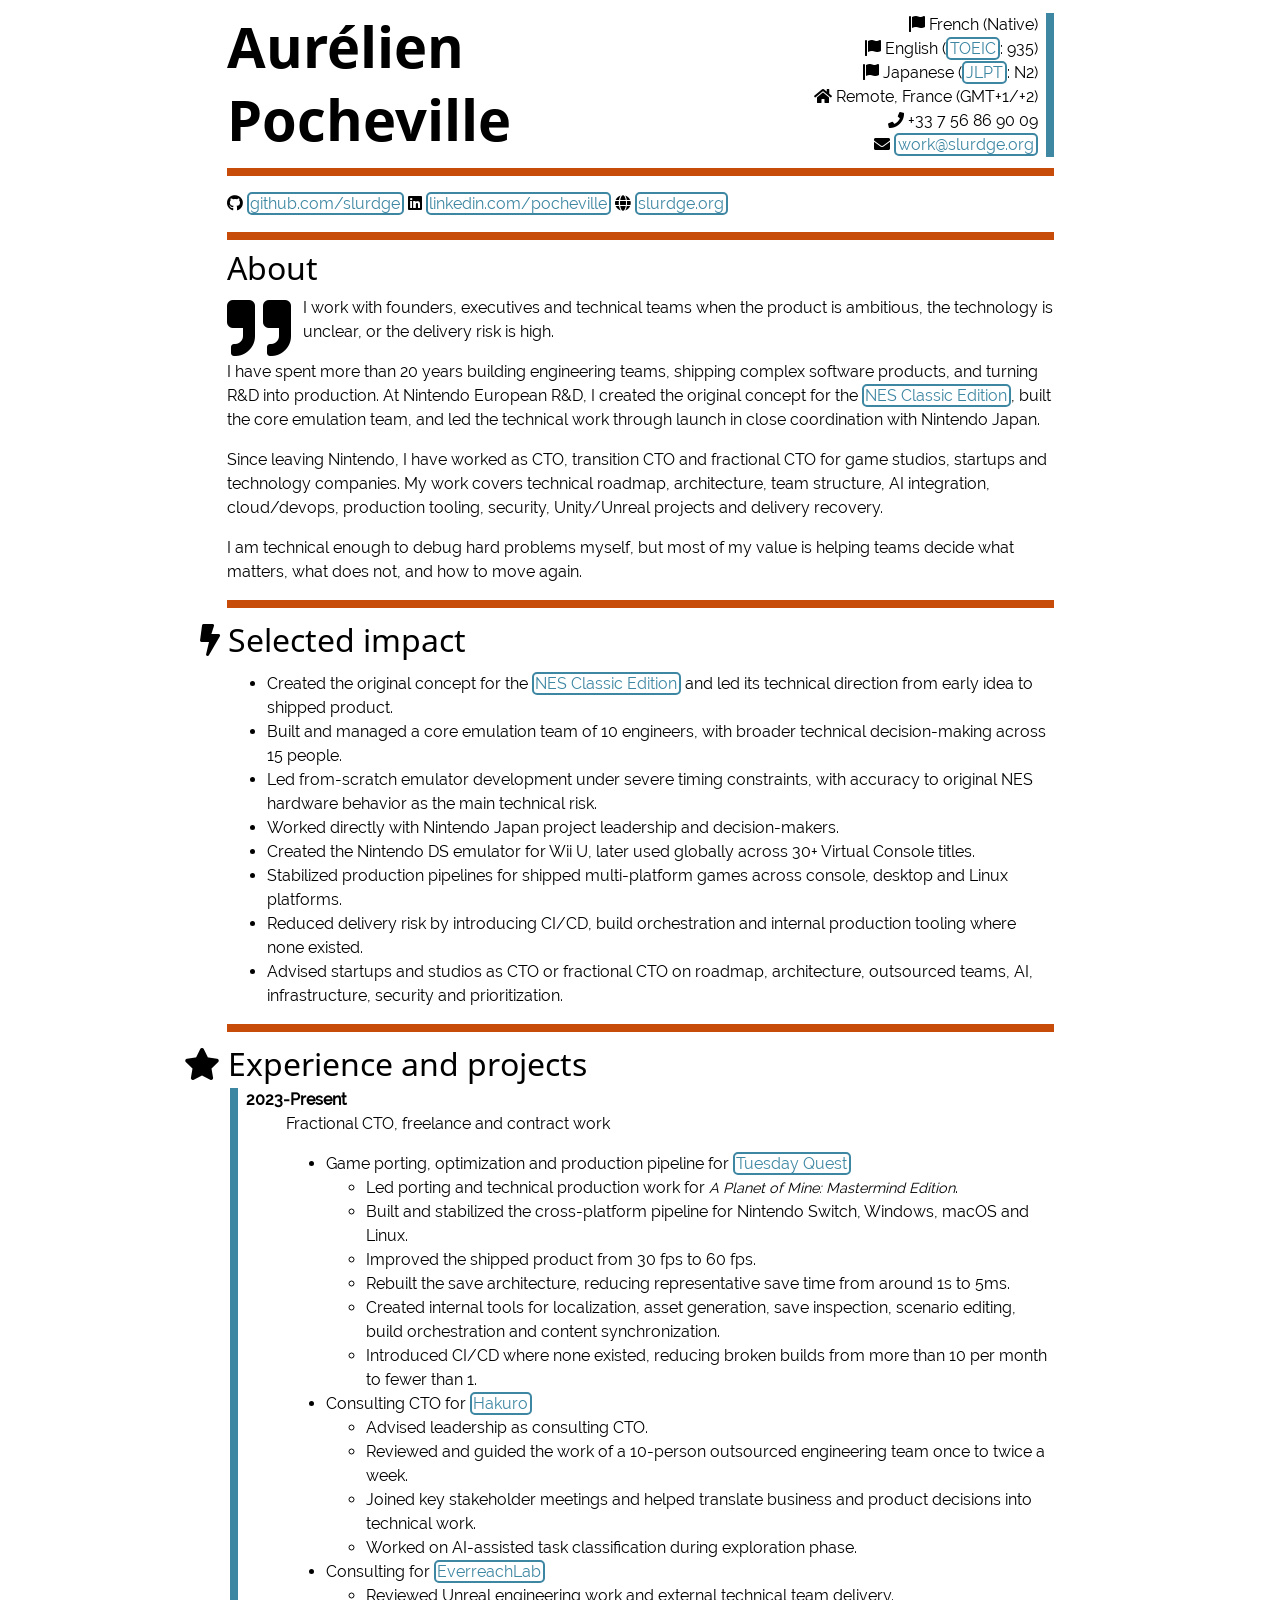
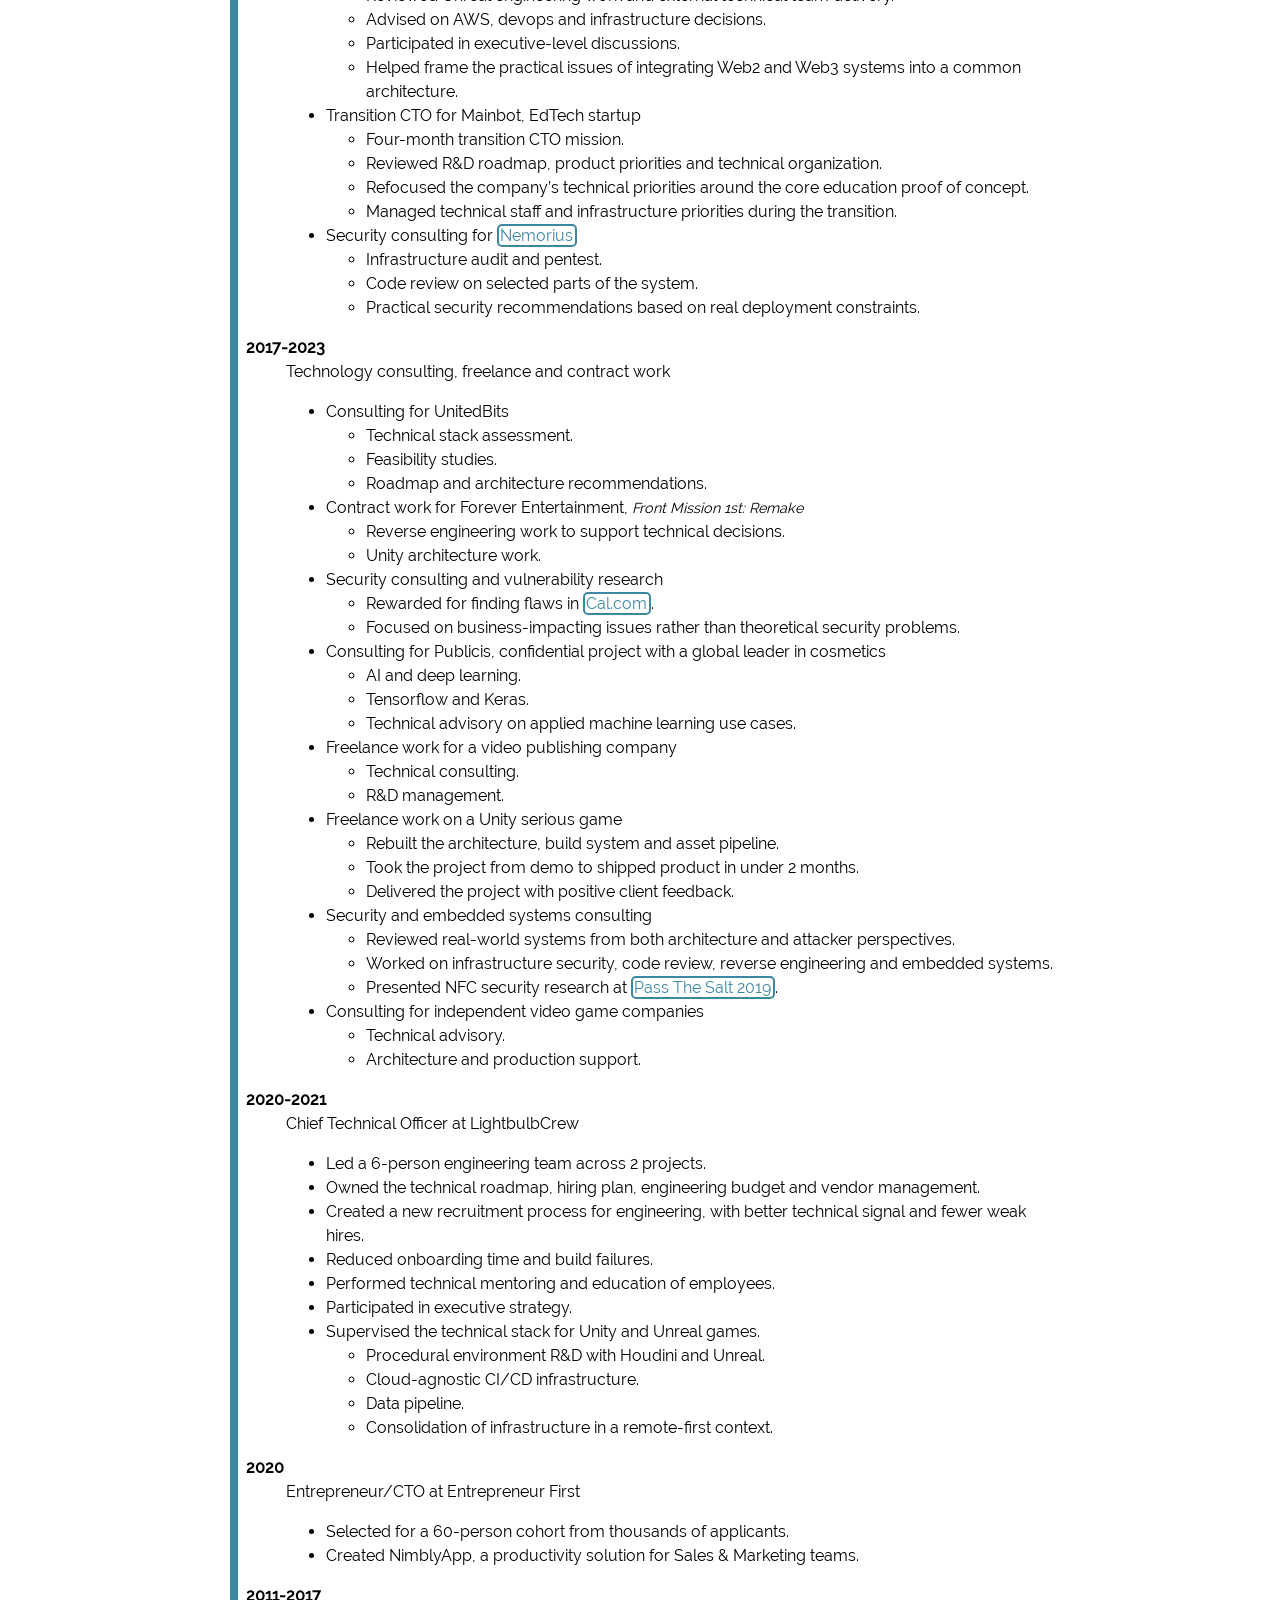
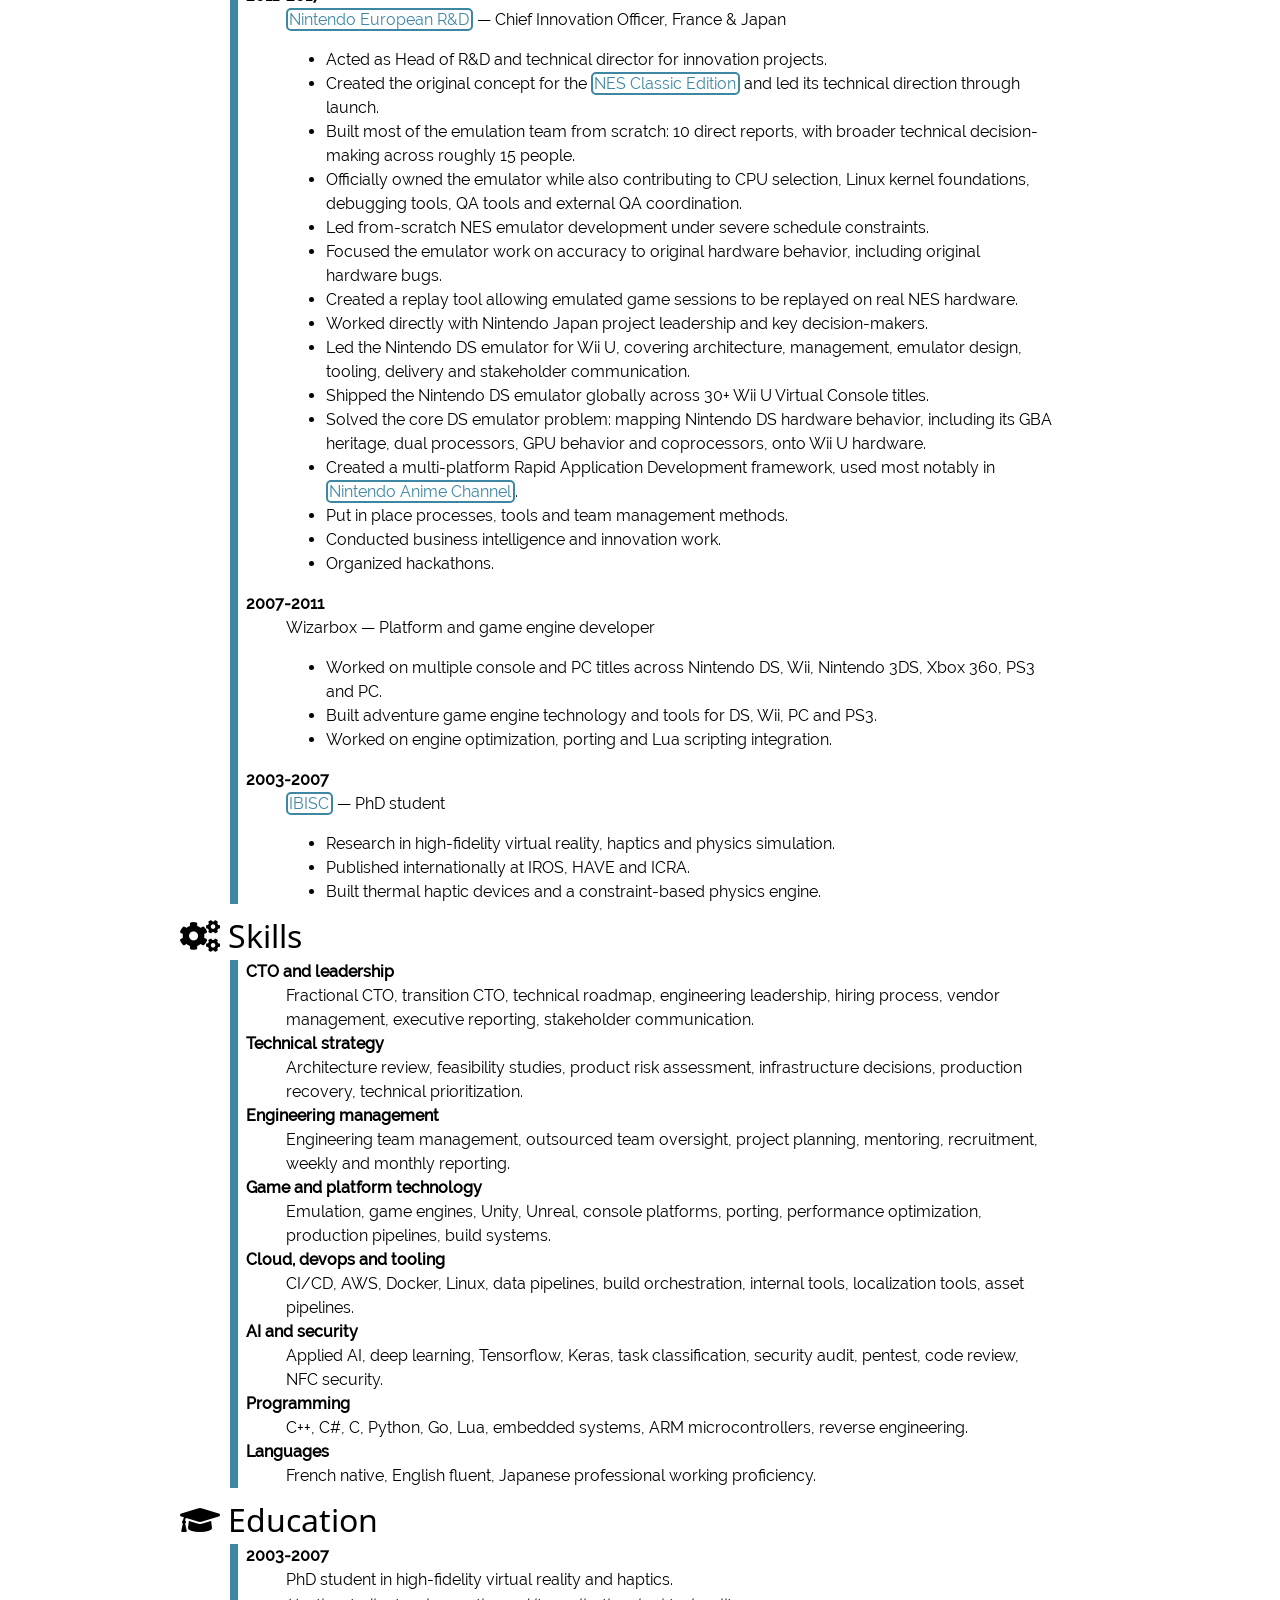
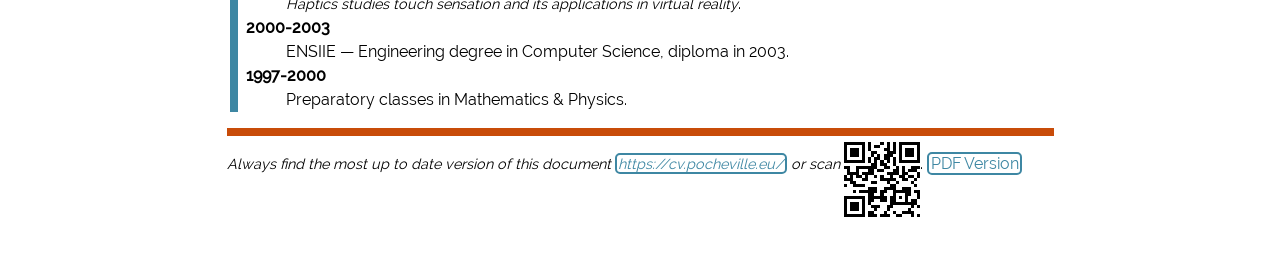
==== commit 51029ca7: "Deploy to GitHub pages" ====
--- a/index.html
+++ b/index.html
@@ -77,11 +77,11 @@
 across console, desktop and Linux platforms.</li>
 <li>Reduced delivery risk by introducing CI/CD, build orchestration and
 internal production tooling where none existed.</li>
-<li><h2 id="advised-startups-and-studios-as-cto-or-fractional-cto-on-roadmap-architecture-outsourced-teams-ai-infrastructure-security-and-prioritization.">Advised
-startups and studios as CTO or fractional CTO on roadmap, architecture,
-outsourced teams, AI, infrastructure, security and
-prioritization.</h2></li>
-</ul>
+<li>Advised startups and studios as CTO or fractional CTO on roadmap,
+architecture, outsourced teams, AI, infrastructure, security and
+prioritization.</li>
+</ul>
+<hr />
 <h2 id="experience-and-projects"><i class="fa fa-star"></i> Experience
 and projects</h2>
 <dl>
@@ -352,5 +352,9 @@
 </dd>
 </dl>
 <hr />
+<p><em>Always find the most up to date version of this document <a href="https://cv.pocheville.eu/">https://cv.pocheville.eu/</a> or
+scan</em>
+<img role="img" style="height: 2cm; width: 2cm; vertical-align: text-top; margin-top: -0.8em; margin-bottom: 1em;" src="[data-uri]" />.
+<a href="https://cv.pocheville.eu/cv.pdf">PDF Version</a></p>
 </body>
 </html>
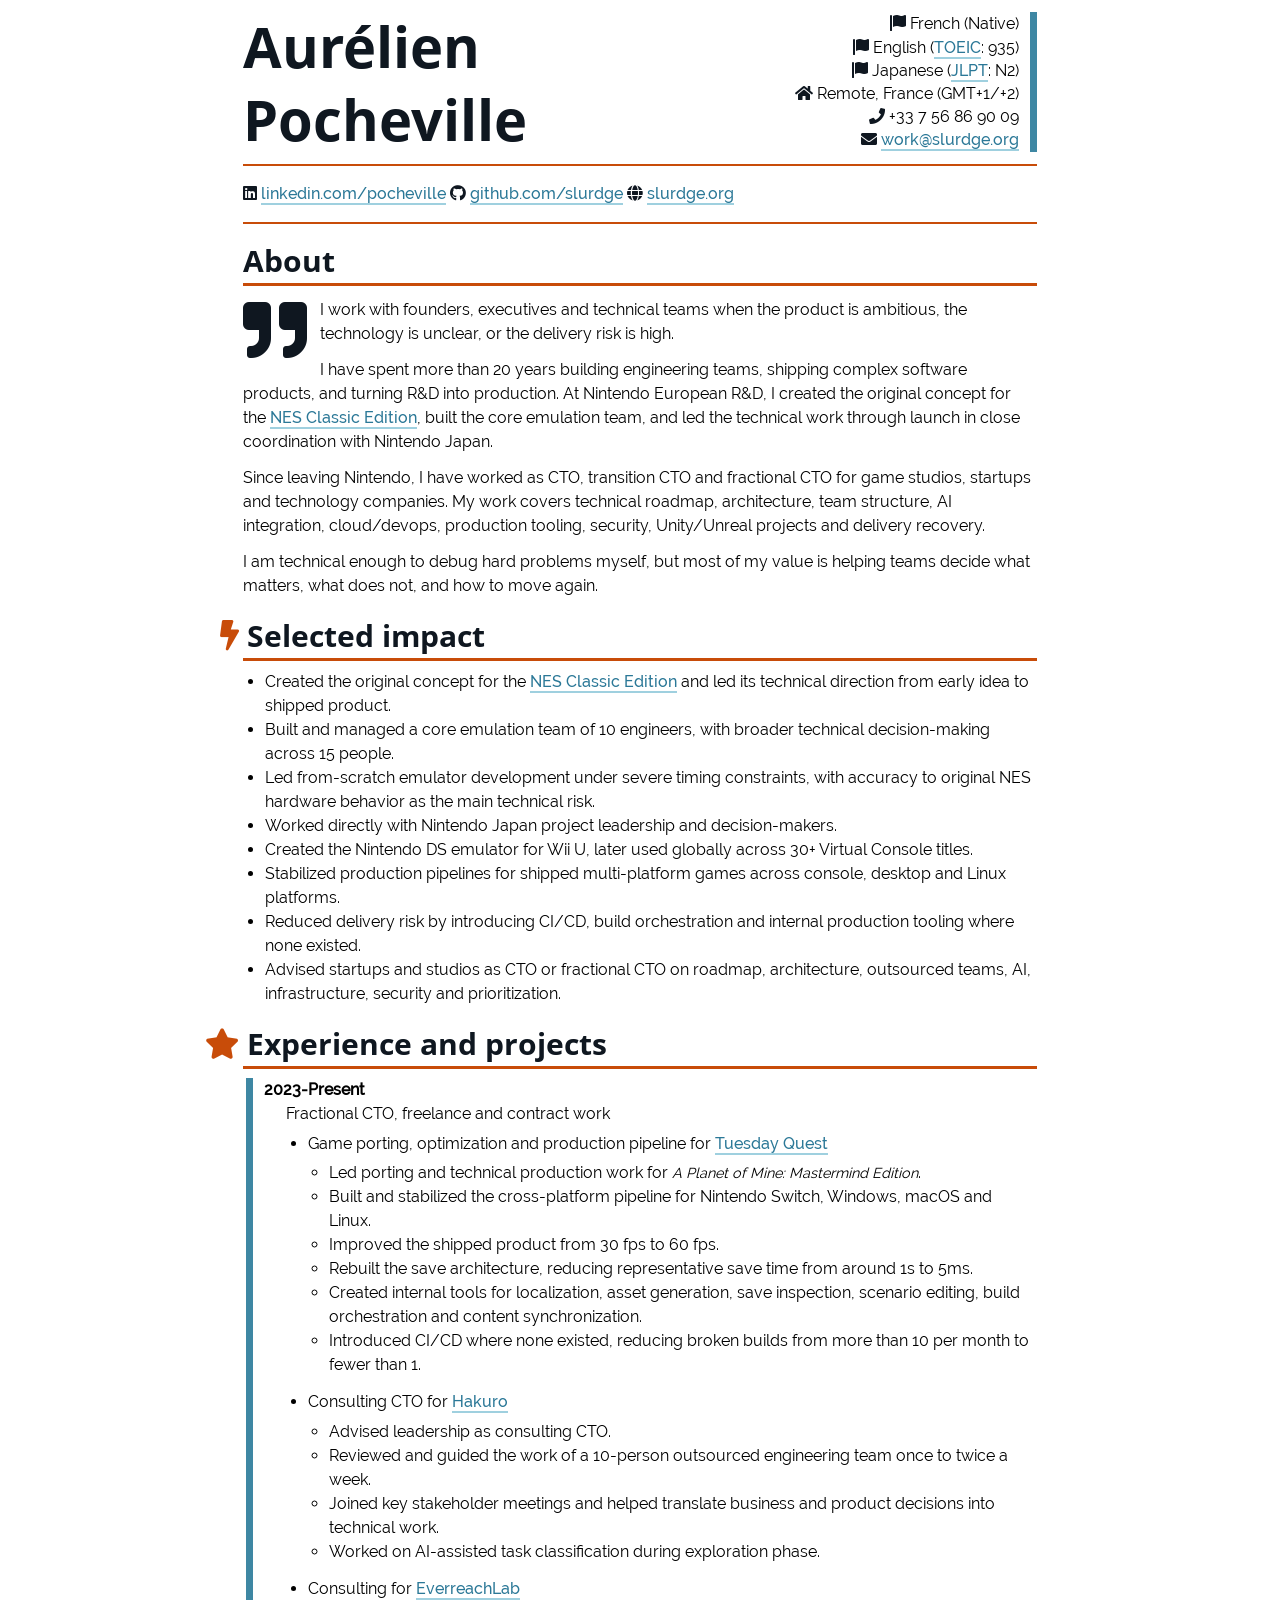
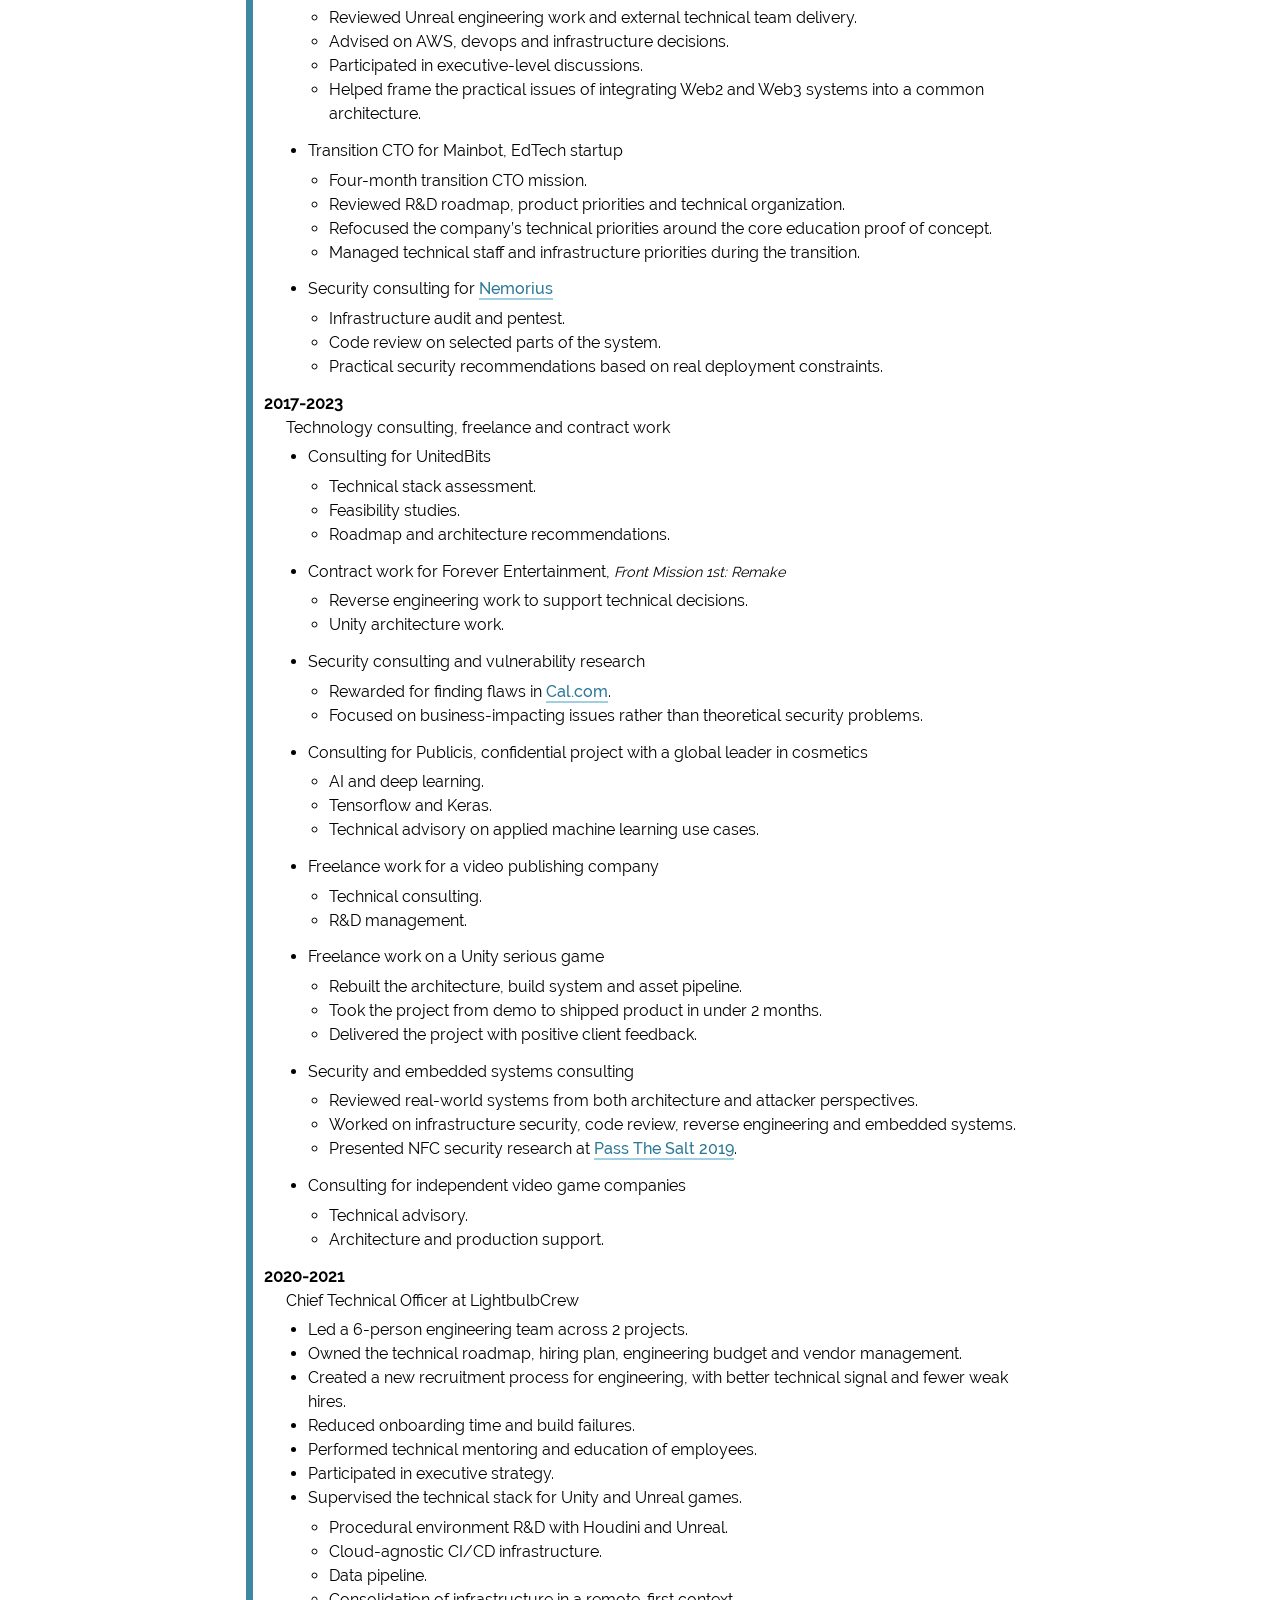
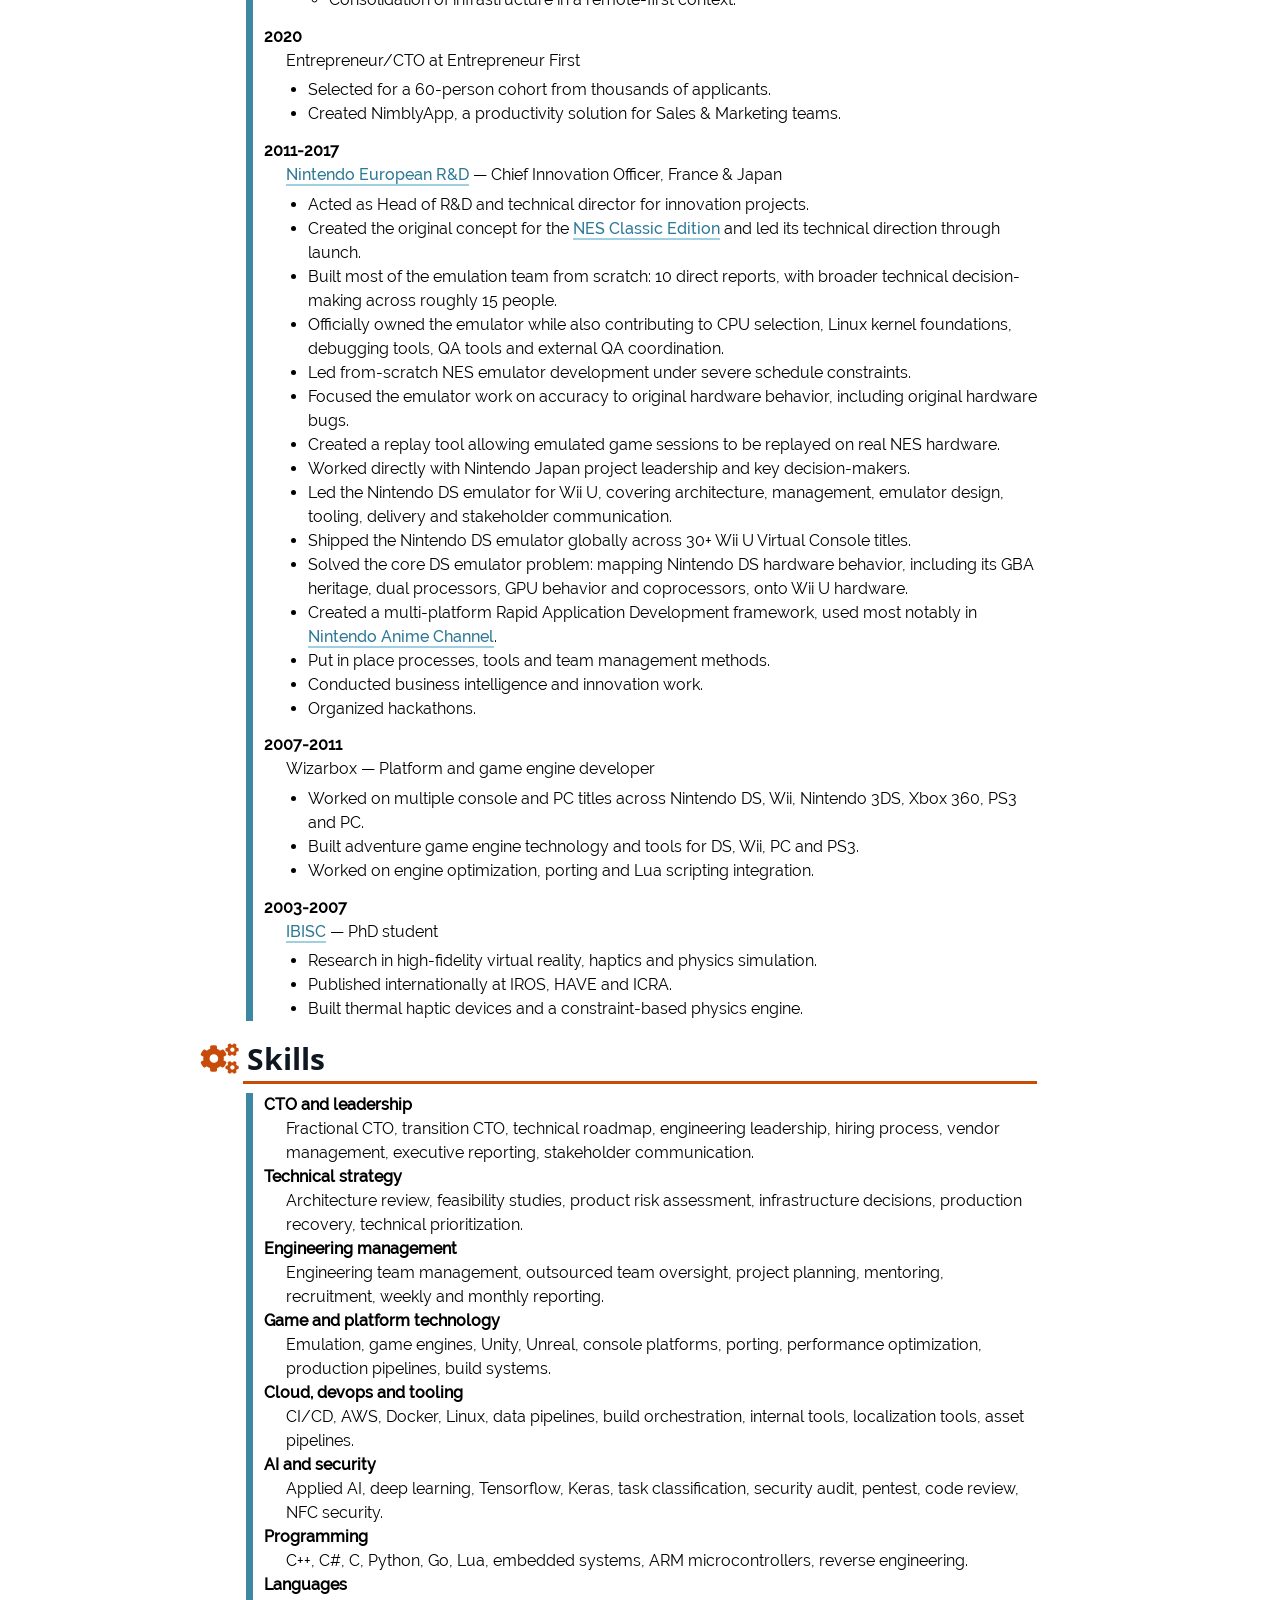
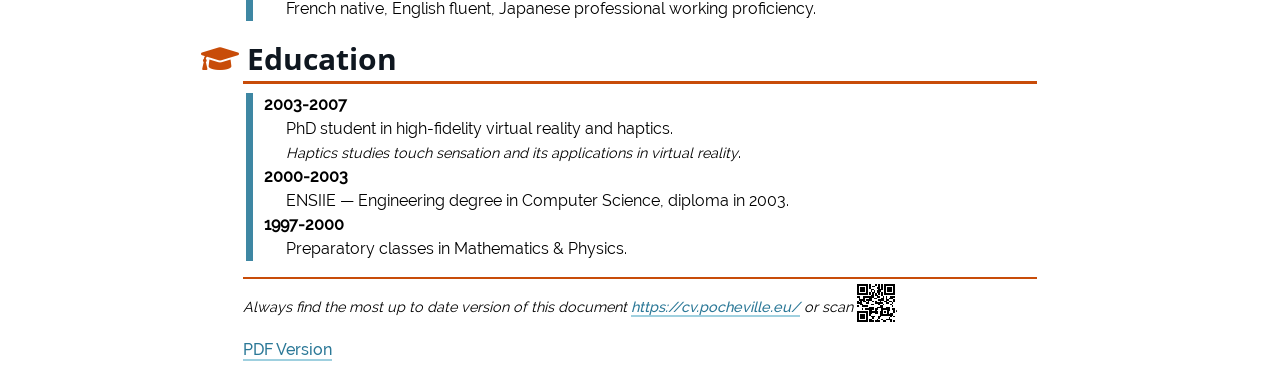
==== commit 5e27e37b: "Deploy to GitHub pages" ====
--- a/index.html
+++ b/index.html
@@ -22,7 +22,7 @@
 .display.math{display: block; text-align: center; margin: 0.5rem auto;}
 </style>
   <style type="text/css">html, body, div, span, applet, object, iframe,h1, h2, h3, h4, h5, h6, p, blockquote, pre,a, abbr, acronym, address, big, cite, code,del, dfn, em, img, ins, kbd, q, s, samp,small, strike, tt, var,fieldset, form, label, legend,table, caption, tbody, tfoot, thead, tr, th, td,article, aside, canvas, details, embed, figure, figcaption, footer, header, hgroup, menu, nav, output, ruby, section, summary,time, mark, audio, video {margin: 0;padding: 0;border: 0;font-size: 100%;font: inherit;vertical-align: baseline;}article, aside, details, figcaption, figure, footer, header, hgroup, menu, nav, section {display: block;}body {line-height: 1;}blockquote, q {quotes: none;}blockquote:before, blockquote:after,q:before, q:after {content: '';content: none;}table {border-collapse: collapse;border-spacing: 0;}
-.fa,.fab,.fal,.far,.fas{-moz-osx-font-smoothing:grayscale;-webkit-font-smoothing:antialiased;display:inline-block;font-style:normal;font-variant:normal;text-rendering:auto;line-height:1}.fa-lg{font-size:1.33333em;line-height:.75em;vertical-align:-.0667em}.fa-xs{font-size:.75em}.fa-sm{font-size:.875em}.fa-1x{font-size:1em}.fa-2x{font-size:2em}.fa-3x{font-size:3em}.fa-4x{font-size:4em}.fa-5x{font-size:5em}.fa-6x{font-size:6em}.fa-7x{font-size:7em}.fa-8x{font-size:8em}.fa-9x{font-size:9em}.fa-10x{font-size:10em}.fa-fw{text-align:center;width:1.25em}.fa-ul{list-style-type:none;margin-left:2.5em;padding-left:0}.fa-ul>li{position:relative}.fa-li{left:-2em;position:absolute;text-align:center;width:2em;line-height:inherit}.fa-border{border:.08em solid #eee;border-radius:.1em;padding:.2em .25em .15em}.fa-pull-left{float:left}.fa-pull-right{float:right}.fa.fa-pull-left,.fab.fa-pull-left,.fal.fa-pull-left,.far.fa-pull-left,.fas.fa-pull-left{margin-right:.3em}.fa.fa-pull-right,.fab.fa-pull-right,.fal.fa-pull-right,.far.fa-pull-right,.fas.fa-pull-right{margin-left:.3em}.fa-spin{animation:fa-spin 2s infinite linear}.fa-pulse{animation:fa-spin 1s infinite steps(8)}@keyframes fa-spin{0%{transform:rotate(0deg)}to{transform:rotate(1turn)}}.fa-rotate-90{-ms-filter:"progid:DXImageTransform.Microsoft.BasicImage(rotation=1)";transform:rotate(90deg)}.fa-rotate-180{-ms-filter:"progid:DXImageTransform.Microsoft.BasicImage(rotation=2)";transform:rotate(180deg)}.fa-rotate-270{-ms-filter:"progid:DXImageTransform.Microsoft.BasicImage(rotation=3)";transform:rotate(270deg)}.fa-flip-horizontal{-ms-filter:"progid:DXImageTransform.Microsoft.BasicImage(rotation=0, mirror=1)";transform:scaleX(-1)}.fa-flip-vertical{transform:scaleY(-1)}.fa-flip-both,.fa-flip-horizontal.fa-flip-vertical,.fa-flip-vertical{-ms-filter:"progid:DXImageTransform.Microsoft.BasicImage(rotation=2, mirror=1)"}.fa-flip-both,.fa-flip-horizontal.fa-flip-vertical{transform:scale(-1)}:root .fa-flip-both,:root .fa-flip-horizontal,:root .fa-flip-vertical,:root .fa-rotate-90,:root .fa-rotate-180,:root .fa-rotate-270{filter:none}.fa-stack{display:inline-block;height:2em;line-height:2em;position:relative;vertical-align:middle;width:2.5em}.fa-stack-1x,.fa-stack-2x{left:0;position:absolute;text-align:center;width:100%}.fa-stack-1x{line-height:inherit}.fa-stack-2x{font-size:2em}.fa-inverse{color:#fff}.fa-500px:before{content:"\f26e"}.fa-abacus:before{content:"\f640"}.fa-accessible-icon:before{content:"\f368"}.fa-accusoft:before{content:"\f369"}.fa-acorn:before{content:"\f6ae"}.fa-acquisitions-incorporated:before{content:"\f6af"}.fa-ad:before{content:"\f641"}.fa-address-book:before{content:"\f2b9"}.fa-address-card:before{content:"\f2bb"}.fa-adjust:before{content:"\f042"}.fa-adn:before{content:"\f170"}.fa-adobe:before{content:"\f778"}.fa-adversal:before{content:"\f36a"}.fa-affiliatetheme:before{content:"\f36b"}.fa-air-freshener:before{content:"\f5d0"}.fa-airbnb:before{content:"\f834"}.fa-alarm-clock:before{content:"\f34e"}.fa-algolia:before{content:"\f36c"}.fa-alicorn:before{content:"\f6b0"}.fa-align-center:before{content:"\f037"}.fa-align-justify:before{content:"\f039"}.fa-align-left:before{content:"\f036"}.fa-align-right:before{content:"\f038"}.fa-alipay:before{content:"\f642"}.fa-allergies:before{content:"\f461"}.fa-amazon:before{content:"\f270"}.fa-amazon-pay:before{content:"\f42c"}.fa-ambulance:before{content:"\f0f9"}.fa-american-sign-language-interpreting:before{content:"\f2a3"}.fa-amilia:before{content:"\f36d"}.fa-analytics:before{content:"\f643"}.fa-anchor:before{content:"\f13d"}.fa-android:before{content:"\f17b"}.fa-angel:before{content:"\f779"}.fa-angellist:before{content:"\f209"}.fa-angle-double-down:before{content:"\f103"}.fa-angle-double-left:before{content:"\f100"}.fa-angle-double-right:before{content:"\f101"}.fa-angle-double-up:before{content:"\f102"}.fa-angle-down:before{content:"\f107"}.fa-angle-left:before{content:"\f104"}.fa-angle-right:before{content:"\f105"}.fa-angle-up:before{content:"\f106"}.fa-angry:before{content:"\f556"}.fa-angrycreative:before{content:"\f36e"}.fa-angular:before{content:"\f420"}.fa-ankh:before{content:"\f644"}.fa-app-store:before{content:"\f36f"}.fa-app-store-ios:before{content:"\f370"}.fa-apper:before{content:"\f371"}.fa-apple:before{content:"\f179"}.fa-apple-alt:before{content:"\f5d1"}.fa-apple-crate:before{content:"\f6b1"}.fa-apple-pay:before{content:"\f415"}.fa-archive:before{content:"\f187"}.fa-archway:before{content:"\f557"}.fa-arrow-alt-circle-down:before{content:"\f358"}.fa-arrow-alt-circle-left:before{content:"\f359"}.fa-arrow-alt-circle-right:before{content:"\f35a"}.fa-arrow-alt-circle-up:before{content:"\f35b"}.fa-arrow-alt-down:before{content:"\f354"}.fa-arrow-alt-from-bottom:before{content:"\f346"}.fa-arrow-alt-from-left:before{content:"\f347"}.fa-arrow-alt-from-right:before{content:"\f348"}.fa-arrow-alt-from-top:before{content:"\f349"}.fa-arrow-alt-left:before{content:"\f355"}.fa-arrow-alt-right:before{content:"\f356"}.fa-arrow-alt-square-down:before{content:"\f350"}.fa-arrow-alt-square-left:before{content:"\f351"}.fa-arrow-alt-square-right:before{content:"\f352"}.fa-arrow-alt-square-up:before{content:"\f353"}.fa-arrow-alt-to-bottom:before{content:"\f34a"}.fa-arrow-alt-to-left:before{content:"\f34b"}.fa-arrow-alt-to-right:before{content:"\f34c"}.fa-arrow-alt-to-top:before{content:"\f34d"}.fa-arrow-alt-up:before{content:"\f357"}.fa-arrow-circle-down:before{content:"\f0ab"}.fa-arrow-circle-left:before{content:"\f0a8"}.fa-arrow-circle-right:before{content:"\f0a9"}.fa-arrow-circle-up:before{content:"\f0aa"}.fa-arrow-down:before{content:"\f063"}.fa-arrow-from-bottom:before{content:"\f342"}.fa-arrow-from-left:before{content:"\f343"}.fa-arrow-from-right:before{content:"\f344"}.fa-arrow-from-top:before{content:"\f345"}.fa-arrow-left:before{content:"\f060"}.fa-arrow-right:before{content:"\f061"}.fa-arrow-square-down:before{content:"\f339"}.fa-arrow-square-left:before{content:"\f33a"}.fa-arrow-square-right:before{content:"\f33b"}.fa-arrow-square-up:before{content:"\f33c"}.fa-arrow-to-bottom:before{content:"\f33d"}.fa-arrow-to-left:before{content:"\f33e"}.fa-arrow-to-right:before{content:"\f340"}.fa-arrow-to-top:before{content:"\f341"}.fa-arrow-up:before{content:"\f062"}.fa-arrows:before{content:"\f047"}.fa-arrows-alt:before{content:"\f0b2"}.fa-arrows-alt-h:before{content:"\f337"}.fa-arrows-alt-v:before{content:"\f338"}.fa-arrows-h:before{content:"\f07e"}.fa-arrows-v:before{content:"\f07d"}.fa-artstation:before{content:"\f77a"}.fa-assistive-listening-systems:before{content:"\f2a2"}.fa-asterisk:before{content:"\f069"}.fa-asymmetrik:before{content:"\f372"}.fa-at:before{content:"\f1fa"}.fa-atlas:before{content:"\f558"}.fa-atlassian:before{content:"\f77b"}.fa-atom:before{content:"\f5d2"}.fa-atom-alt:before{content:"\f5d3"}.fa-audible:before{content:"\f373"}.fa-audio-description:before{content:"\f29e"}.fa-autoprefixer:before{content:"\f41c"}.fa-avianex:before{content:"\f374"}.fa-aviato:before{content:"\f421"}.fa-award:before{content:"\f559"}.fa-aws:before{content:"\f375"}.fa-axe:before{content:"\f6b2"}.fa-axe-battle:before{content:"\f6b3"}.fa-baby:before{content:"\f77c"}.fa-baby-carriage:before{content:"\f77d"}.fa-backpack:before{content:"\f5d4"}.fa-backspace:before{content:"\f55a"}.fa-backward:before{content:"\f04a"}.fa-bacon:before{content:"\f7e5"}.fa-badge:before{content:"\f335"}.fa-badge-check:before{content:"\f336"}.fa-badge-dollar:before{content:"\f645"}.fa-badge-percent:before{content:"\f646"}.fa-badger-honey:before{content:"\f6b4"}.fa-balance-scale:before{content:"\f24e"}.fa-balance-scale-left:before{content:"\f515"}.fa-balance-scale-right:before{content:"\f516"}.fa-ball-pile:before{content:"\f77e"}.fa-ballot:before{content:"\f732"}.fa-ballot-check:before{content:"\f733"}.fa-ban:before{content:"\f05e"}.fa-band-aid:before{content:"\f462"}.fa-bandcamp:before{content:"\f2d5"}.fa-barcode:before{content:"\f02a"}.fa-barcode-alt:before{content:"\f463"}.fa-barcode-read:before{content:"\f464"}.fa-barcode-scan:before{content:"\f465"}.fa-bars:before{content:"\f0c9"}.fa-baseball:before{content:"\f432"}.fa-baseball-ball:before{content:"\f433"}.fa-basketball-ball:before{content:"\f434"}.fa-basketball-hoop:before{content:"\f435"}.fa-bat:before{content:"\f6b5"}.fa-bath:before{content:"\f2cd"}.fa-battery-bolt:before{content:"\f376"}.fa-battery-empty:before{content:"\f244"}.fa-battery-full:before{content:"\f240"}.fa-battery-half:before{content:"\f242"}.fa-battery-quarter:before{content:"\f243"}.fa-battery-slash:before{content:"\f377"}.fa-battery-three-quarters:before{content:"\f241"}.fa-battle-net:before{content:"\f835"}.fa-bed:before{content:"\f236"}.fa-beer:before{content:"\f0fc"}.fa-behance:before{content:"\f1b4"}.fa-behance-square:before{content:"\f1b5"}.fa-bell:before{content:"\f0f3"}.fa-bell-school:before{content:"\f5d5"}.fa-bell-school-slash:before{content:"\f5d6"}.fa-bell-slash:before{content:"\f1f6"}.fa-bells:before{content:"\f77f"}.fa-bezier-curve:before{content:"\f55b"}.fa-bible:before{content:"\f647"}.fa-bicycle:before{content:"\f206"}.fa-bimobject:before{content:"\f378"}.fa-binoculars:before{content:"\f1e5"}.fa-biohazard:before{content:"\f780"}.fa-birthday-cake:before{content:"\f1fd"}.fa-bitbucket:before{content:"\f171"}.fa-bitcoin:before{content:"\f379"}.fa-bity:before{content:"\f37a"}.fa-black-tie:before{content:"\f27e"}.fa-blackberry:before{content:"\f37b"}.fa-blanket:before{content:"\f498"}.fa-blender:before{content:"\f517"}.fa-blender-phone:before{content:"\f6b6"}.fa-blind:before{content:"\f29d"}.fa-blog:before{content:"\f781"}.fa-blogger:before{content:"\f37c"}.fa-blogger-b:before{content:"\f37d"}.fa-bluetooth:before{content:"\f293"}.fa-bluetooth-b:before{content:"\f294"}.fa-bold:before{content:"\f032"}.fa-bolt:before{content:"\f0e7"}.fa-bomb:before{content:"\f1e2"}.fa-bone:before{content:"\f5d7"}.fa-bone-break:before{content:"\f5d8"}.fa-bong:before{content:"\f55c"}.fa-book:before{content:"\f02d"}.fa-book-alt:before{content:"\f5d9"}.fa-book-dead:before{content:"\f6b7"}.fa-book-heart:before{content:"\f499"}.fa-book-medical:before{content:"\f7e6"}.fa-book-open:before{content:"\f518"}.fa-book-reader:before{content:"\f5da"}.fa-book-spells:before{content:"\f6b8"}.fa-book-user:before{content:"\f7e7"}.fa-bookmark:before{content:"\f02e"}.fa-books:before{content:"\f5db"}.fa-books-medical:before{content:"\f7e8"}.fa-boot:before{content:"\f782"}.fa-booth-curtain:before{content:"\f734"}.fa-bootstrap:before{content:"\f836"}.fa-bow-arrow:before{content:"\f6b9"}.fa-bowling-ball:before{content:"\f436"}.fa-bowling-pins:before{content:"\f437"}.fa-box:before{content:"\f466"}.fa-box-alt:before{content:"\f49a"}.fa-box-ballot:before{content:"\f735"}.fa-box-check:before{content:"\f467"}.fa-box-fragile:before{content:"\f49b"}.fa-box-full:before{content:"\f49c"}.fa-box-heart:before{content:"\f49d"}.fa-box-open:before{content:"\f49e"}.fa-box-up:before{content:"\f49f"}.fa-box-usd:before{content:"\f4a0"}.fa-boxes:before{content:"\f468"}.fa-boxes-alt:before{content:"\f4a1"}.fa-boxing-glove:before{content:"\f438"}.fa-brackets:before{content:"\f7e9"}.fa-brackets-curly:before{content:"\f7ea"}.fa-braille:before{content:"\f2a1"}.fa-brain:before{content:"\f5dc"}.fa-bread-loaf:before{content:"\f7eb"}.fa-bread-slice:before{content:"\f7ec"}.fa-briefcase:before{content:"\f0b1"}.fa-briefcase-medical:before{content:"\f469"}.fa-broadcast-tower:before{content:"\f519"}.fa-broom:before{content:"\f51a"}.fa-browser:before{content:"\f37e"}.fa-brush:before{content:"\f55d"}.fa-btc:before{content:"\f15a"}.fa-buffer:before{content:"\f837"}.fa-bug:before{content:"\f188"}.fa-building:before{content:"\f1ad"}.fa-bullhorn:before{content:"\f0a1"}.fa-bullseye:before{content:"\f140"}.fa-bullseye-arrow:before{content:"\f648"}.fa-bullseye-pointer:before{content:"\f649"}.fa-burn:before{content:"\f46a"}.fa-buromobelexperte:before{content:"\f37f"}.fa-burrito:before{content:"\f7ed"}.fa-bus:before{content:"\f207"}.fa-bus-alt:before{content:"\f55e"}.fa-bus-school:before{content:"\f5dd"}.fa-business-time:before{content:"\f64a"}.fa-buysellads:before{content:"\f20d"}.fa-cabinet-filing:before{content:"\f64b"}.fa-calculator:before{content:"\f1ec"}.fa-calculator-alt:before{content:"\f64c"}.fa-calendar:before{content:"\f133"}.fa-calendar-alt:before{content:"\f073"}.fa-calendar-check:before{content:"\f274"}.fa-calendar-day:before{content:"\f783"}.fa-calendar-edit:before{content:"\f333"}.fa-calendar-exclamation:before{content:"\f334"}.fa-calendar-minus:before{content:"\f272"}.fa-calendar-plus:before{content:"\f271"}.fa-calendar-star:before{content:"\f736"}.fa-calendar-times:before{content:"\f273"}.fa-calendar-week:before{content:"\f784"}.fa-camera:before{content:"\f030"}.fa-camera-alt:before{content:"\f332"}.fa-camera-retro:before{content:"\f083"}.fa-campfire:before{content:"\f6ba"}.fa-campground:before{content:"\f6bb"}.fa-canadian-maple-leaf:before{content:"\f785"}.fa-candle-holder:before{content:"\f6bc"}.fa-candy-cane:before{content:"\f786"}.fa-candy-corn:before{content:"\f6bd"}.fa-cannabis:before{content:"\f55f"}.fa-capsules:before{content:"\f46b"}.fa-car:before{content:"\f1b9"}.fa-car-alt:before{content:"\f5de"}.fa-car-battery:before{content:"\f5df"}.fa-car-bump:before{content:"\f5e0"}.fa-car-crash:before{content:"\f5e1"}.fa-car-garage:before{content:"\f5e2"}.fa-car-mechanic:before{content:"\f5e3"}.fa-car-side:before{content:"\f5e4"}.fa-car-tilt:before{content:"\f5e5"}.fa-car-wash:before{content:"\f5e6"}.fa-caret-circle-down:before{content:"\f32d"}.fa-caret-circle-left:before{content:"\f32e"}.fa-caret-circle-right:before{content:"\f330"}.fa-caret-circle-up:before{content:"\f331"}.fa-caret-down:before{content:"\f0d7"}.fa-caret-left:before{content:"\f0d9"}.fa-caret-right:before{content:"\f0da"}.fa-caret-square-down:before{content:"\f150"}.fa-caret-square-left:before{content:"\f191"}.fa-caret-square-right:before{content:"\f152"}.fa-caret-square-up:before{content:"\f151"}.fa-caret-up:before{content:"\f0d8"}.fa-carrot:before{content:"\f787"}.fa-cart-arrow-down:before{content:"\f218"}.fa-cart-plus:before{content:"\f217"}.fa-cash-register:before{content:"\f788"}.fa-cat:before{content:"\f6be"}.fa-cauldron:before{content:"\f6bf"}.fa-cc-amazon-pay:before{content:"\f42d"}.fa-cc-amex:before{content:"\f1f3"}.fa-cc-apple-pay:before{content:"\f416"}.fa-cc-diners-club:before{content:"\f24c"}.fa-cc-discover:before{content:"\f1f2"}.fa-cc-jcb:before{content:"\f24b"}.fa-cc-mastercard:before{content:"\f1f1"}.fa-cc-paypal:before{content:"\f1f4"}.fa-cc-stripe:before{content:"\f1f5"}.fa-cc-visa:before{content:"\f1f0"}.fa-centercode:before{content:"\f380"}.fa-centos:before{content:"\f789"}.fa-certificate:before{content:"\f0a3"}.fa-chair:before{content:"\f6c0"}.fa-chair-office:before{content:"\f6c1"}.fa-chalkboard:before{content:"\f51b"}.fa-chalkboard-teacher:before{content:"\f51c"}.fa-charging-station:before{content:"\f5e7"}.fa-chart-area:before{content:"\f1fe"}.fa-chart-bar:before{content:"\f080"}.fa-chart-line:before{content:"\f201"}.fa-chart-line-down:before{content:"\f64d"}.fa-chart-network:before{content:"\f78a"}.fa-chart-pie:before{content:"\f200"}.fa-chart-pie-alt:before{content:"\f64e"}.fa-chart-scatter:before{content:"\f7ee"}.fa-check:before{content:"\f00c"}.fa-check-circle:before{content:"\f058"}.fa-check-double:before{content:"\f560"}.fa-check-square:before{content:"\f14a"}.fa-cheese:before{content:"\f7ef"}.fa-cheese-swiss:before{content:"\f7f0"}.fa-cheeseburger:before{content:"\f7f1"}.fa-chess:before{content:"\f439"}.fa-chess-bishop:before{content:"\f43a"}.fa-chess-bishop-alt:before{content:"\f43b"}.fa-chess-board:before{content:"\f43c"}.fa-chess-clock:before{content:"\f43d"}.fa-chess-clock-alt:before{content:"\f43e"}.fa-chess-king:before{content:"\f43f"}.fa-chess-king-alt:before{content:"\f440"}.fa-chess-knight:before{content:"\f441"}.fa-chess-knight-alt:before{content:"\f442"}.fa-chess-pawn:before{content:"\f443"}.fa-chess-pawn-alt:before{content:"\f444"}.fa-chess-queen:before{content:"\f445"}.fa-chess-queen-alt:before{content:"\f446"}.fa-chess-rook:before{content:"\f447"}.fa-chess-rook-alt:before{content:"\f448"}.fa-chevron-circle-down:before{content:"\f13a"}.fa-chevron-circle-left:before{content:"\f137"}.fa-chevron-circle-right:before{content:"\f138"}.fa-chevron-circle-up:before{content:"\f139"}.fa-chevron-double-down:before{content:"\f322"}.fa-chevron-double-left:before{content:"\f323"}.fa-chevron-double-right:before{content:"\f324"}.fa-chevron-double-up:before{content:"\f325"}.fa-chevron-down:before{content:"\f078"}.fa-chevron-left:before{content:"\f053"}.fa-chevron-right:before{content:"\f054"}.fa-chevron-square-down:before{content:"\f329"}.fa-chevron-square-left:before{content:"\f32a"}.fa-chevron-square-right:before{content:"\f32b"}.fa-chevron-square-up:before{content:"\f32c"}.fa-chevron-up:before{content:"\f077"}.fa-child:before{content:"\f1ae"}.fa-chimney:before{content:"\f78b"}.fa-chrome:before{content:"\f268"}.fa-chromecast:before{content:"\f838"}.fa-church:before{content:"\f51d"}.fa-circle:before{content:"\f111"}.fa-circle-notch:before{content:"\f1ce"}.fa-city:before{content:"\f64f"}.fa-claw-marks:before{content:"\f6c2"}.fa-clinic-medical:before{content:"\f7f2"}.fa-clipboard:before{content:"\f328"}.fa-clipboard-check:before{content:"\f46c"}.fa-clipboard-list:before{content:"\f46d"}.fa-clipboard-list-check:before{content:"\f737"}.fa-clipboard-prescription:before{content:"\f5e8"}.fa-clipboard-user:before{content:"\f7f3"}.fa-clock:before{content:"\f017"}.fa-clone:before{content:"\f24d"}.fa-closed-captioning:before{content:"\f20a"}.fa-cloud:before{content:"\f0c2"}.fa-cloud-download:before{content:"\f0ed"}.fa-cloud-download-alt:before{content:"\f381"}.fa-cloud-drizzle:before{content:"\f738"}.fa-cloud-hail:before{content:"\f739"}.fa-cloud-hail-mixed:before{content:"\f73a"}.fa-cloud-meatball:before{content:"\f73b"}.fa-cloud-moon:before{content:"\f6c3"}.fa-cloud-moon-rain:before{content:"\f73c"}.fa-cloud-rain:before{content:"\f73d"}.fa-cloud-rainbow:before{content:"\f73e"}.fa-cloud-showers:before{content:"\f73f"}.fa-cloud-showers-heavy:before{content:"\f740"}.fa-cloud-sleet:before{content:"\f741"}.fa-cloud-snow:before{content:"\f742"}.fa-cloud-sun:before{content:"\f6c4"}.fa-cloud-sun-rain:before{content:"\f743"}.fa-cloud-upload:before{content:"\f0ee"}.fa-cloud-upload-alt:before{content:"\f382"}.fa-clouds:before{content:"\f744"}.fa-clouds-moon:before{content:"\f745"}.fa-clouds-sun:before{content:"\f746"}.fa-cloudscale:before{content:"\f383"}.fa-cloudsmith:before{content:"\f384"}.fa-cloudversify:before{content:"\f385"}.fa-club:before{content:"\f327"}.fa-cocktail:before{content:"\f561"}.fa-code:before{content:"\f121"}.fa-code-branch:before{content:"\f126"}.fa-code-commit:before{content:"\f386"}.fa-code-merge:before{content:"\f387"}.fa-codepen:before{content:"\f1cb"}.fa-codiepie:before{content:"\f284"}.fa-coffee:before{content:"\f0f4"}.fa-coffee-togo:before{content:"\f6c5"}.fa-coffin:before{content:"\f6c6"}.fa-cog:before{content:"\f013"}.fa-cogs:before{content:"\f085"}.fa-coins:before{content:"\f51e"}.fa-columns:before{content:"\f0db"}.fa-comment:before{content:"\f075"}.fa-comment-alt:before{content:"\f27a"}.fa-comment-alt-check:before{content:"\f4a2"}.fa-comment-alt-dollar:before{content:"\f650"}.fa-comment-alt-dots:before{content:"\f4a3"}.fa-comment-alt-edit:before{content:"\f4a4"}.fa-comment-alt-exclamation:before{content:"\f4a5"}.fa-comment-alt-lines:before{content:"\f4a6"}.fa-comment-alt-medical:before{content:"\f7f4"}.fa-comment-alt-minus:before{content:"\f4a7"}.fa-comment-alt-plus:before{content:"\f4a8"}.fa-comment-alt-slash:before{content:"\f4a9"}.fa-comment-alt-smile:before{content:"\f4aa"}.fa-comment-alt-times:before{content:"\f4ab"}.fa-comment-check:before{content:"\f4ac"}.fa-comment-dollar:before{content:"\f651"}.fa-comment-dots:before{content:"\f4ad"}.fa-comment-edit:before{content:"\f4ae"}.fa-comment-exclamation:before{content:"\f4af"}.fa-comment-lines:before{content:"\f4b0"}.fa-comment-medical:before{content:"\f7f5"}.fa-comment-minus:before{content:"\f4b1"}.fa-comment-plus:before{content:"\f4b2"}.fa-comment-slash:before{content:"\f4b3"}.fa-comment-smile:before{content:"\f4b4"}.fa-comment-times:before{content:"\f4b5"}.fa-comments:before{content:"\f086"}.fa-comments-alt:before{content:"\f4b6"}.fa-comments-alt-dollar:before{content:"\f652"}.fa-comments-dollar:before{content:"\f653"}.fa-compact-disc:before{content:"\f51f"}.fa-compass:before{content:"\f14e"}.fa-compass-slash:before{content:"\f5e9"}.fa-compress:before{content:"\f066"}.fa-compress-alt:before{content:"\f422"}.fa-compress-arrows-alt:before{content:"\f78c"}.fa-compress-wide:before{content:"\f326"}.fa-concierge-bell:before{content:"\f562"}.fa-confluence:before{content:"\f78d"}.fa-connectdevelop:before{content:"\f20e"}.fa-container-storage:before{content:"\f4b7"}.fa-contao:before{content:"\f26d"}.fa-conveyor-belt:before{content:"\f46e"}.fa-conveyor-belt-alt:before{content:"\f46f"}.fa-cookie:before{content:"\f563"}.fa-cookie-bite:before{content:"\f564"}.fa-copy:before{content:"\f0c5"}.fa-copyright:before{content:"\f1f9"}.fa-corn:before{content:"\f6c7"}.fa-couch:before{content:"\f4b8"}.fa-cow:before{content:"\f6c8"}.fa-cpanel:before{content:"\f388"}.fa-creative-commons:before{content:"\f25e"}.fa-creative-commons-by:before{content:"\f4e7"}.fa-creative-commons-nc:before{content:"\f4e8"}.fa-creative-commons-nc-eu:before{content:"\f4e9"}.fa-creative-commons-nc-jp:before{content:"\f4ea"}.fa-creative-commons-nd:before{content:"\f4eb"}.fa-creative-commons-pd:before{content:"\f4ec"}.fa-creative-commons-pd-alt:before{content:"\f4ed"}.fa-creative-commons-remix:before{content:"\f4ee"}.fa-creative-commons-sa:before{content:"\f4ef"}.fa-creative-commons-sampling:before{content:"\f4f0"}.fa-creative-commons-sampling-plus:before{content:"\f4f1"}.fa-creative-commons-share:before{content:"\f4f2"}.fa-creative-commons-zero:before{content:"\f4f3"}.fa-credit-card:before{content:"\f09d"}.fa-credit-card-blank:before{content:"\f389"}.fa-credit-card-front:before{content:"\f38a"}.fa-cricket:before{content:"\f449"}.fa-critical-role:before{content:"\f6c9"}.fa-croissant:before{content:"\f7f6"}.fa-crop:before{content:"\f125"}.fa-crop-alt:before{content:"\f565"}.fa-cross:before{content:"\f654"}.fa-crosshairs:before{content:"\f05b"}.fa-crow:before{content:"\f520"}.fa-crown:before{content:"\f521"}.fa-crutch:before{content:"\f7f7"}.fa-crutches:before{content:"\f7f8"}.fa-css3:before{content:"\f13c"}.fa-css3-alt:before{content:"\f38b"}.fa-cube:before{content:"\f1b2"}.fa-cubes:before{content:"\f1b3"}.fa-curling:before{content:"\f44a"}.fa-cut:before{content:"\f0c4"}.fa-cuttlefish:before{content:"\f38c"}.fa-d-and-d:before{content:"\f38d"}.fa-d-and-d-beyond:before{content:"\f6ca"}.fa-dagger:before{content:"\f6cb"}.fa-dashcube:before{content:"\f210"}.fa-database:before{content:"\f1c0"}.fa-deaf:before{content:"\f2a4"}.fa-debug:before{content:"\f7f9"}.fa-deer:before{content:"\f78e"}.fa-deer-rudolph:before{content:"\f78f"}.fa-delicious:before{content:"\f1a5"}.fa-democrat:before{content:"\f747"}.fa-deploydog:before{content:"\f38e"}.fa-deskpro:before{content:"\f38f"}.fa-desktop:before{content:"\f108"}.fa-desktop-alt:before{content:"\f390"}.fa-dev:before{content:"\f6cc"}.fa-deviantart:before{content:"\f1bd"}.fa-dewpoint:before{content:"\f748"}.fa-dharmachakra:before{content:"\f655"}.fa-dhl:before{content:"\f790"}.fa-diagnoses:before{content:"\f470"}.fa-diamond:before{content:"\f219"}.fa-diaspora:before{content:"\f791"}.fa-dice:before{content:"\f522"}.fa-dice-d10:before{content:"\f6cd"}.fa-dice-d12:before{content:"\f6ce"}.fa-dice-d20:before{content:"\f6cf"}.fa-dice-d4:before{content:"\f6d0"}.fa-dice-d6:before{content:"\f6d1"}.fa-dice-d8:before{content:"\f6d2"}.fa-dice-five:before{content:"\f523"}.fa-dice-four:before{content:"\f524"}.fa-dice-one:before{content:"\f525"}.fa-dice-six:before{content:"\f526"}.fa-dice-three:before{content:"\f527"}.fa-dice-two:before{content:"\f528"}.fa-digg:before{content:"\f1a6"}.fa-digital-ocean:before{content:"\f391"}.fa-digital-tachograph:before{content:"\f566"}.fa-diploma:before{content:"\f5ea"}.fa-directions:before{content:"\f5eb"}.fa-discord:before{content:"\f392"}.fa-discourse:before{content:"\f393"}.fa-disease:before{content:"\f7fa"}.fa-divide:before{content:"\f529"}.fa-dizzy:before{content:"\f567"}.fa-dna:before{content:"\f471"}.fa-do-not-enter:before{content:"\f5ec"}.fa-dochub:before{content:"\f394"}.fa-docker:before{content:"\f395"}.fa-dog:before{content:"\f6d3"}.fa-dog-leashed:before{content:"\f6d4"}.fa-dollar-sign:before{content:"\f155"}.fa-dolly:before{content:"\f472"}.fa-dolly-empty:before{content:"\f473"}.fa-dolly-flatbed:before{content:"\f474"}.fa-dolly-flatbed-alt:before{content:"\f475"}.fa-dolly-flatbed-empty:before{content:"\f476"}.fa-donate:before{content:"\f4b9"}.fa-door-closed:before{content:"\f52a"}.fa-door-open:before{content:"\f52b"}.fa-dot-circle:before{content:"\f192"}.fa-dove:before{content:"\f4ba"}.fa-download:before{content:"\f019"}.fa-draft2digital:before{content:"\f396"}.fa-drafting-compass:before{content:"\f568"}.fa-dragon:before{content:"\f6d5"}.fa-draw-circle:before{content:"\f5ed"}.fa-draw-polygon:before{content:"\f5ee"}.fa-draw-square:before{content:"\f5ef"}.fa-dreidel:before{content:"\f792"}.fa-dribbble:before{content:"\f17d"}.fa-dribbble-square:before{content:"\f397"}.fa-dropbox:before{content:"\f16b"}.fa-drum:before{content:"\f569"}.fa-drum-steelpan:before{content:"\f56a"}.fa-drumstick:before{content:"\f6d6"}.fa-drumstick-bite:before{content:"\f6d7"}.fa-drupal:before{content:"\f1a9"}.fa-duck:before{content:"\f6d8"}.fa-dumbbell:before{content:"\f44b"}.fa-dumpster:before{content:"\f793"}.fa-dumpster-fire:before{content:"\f794"}.fa-dungeon:before{content:"\f6d9"}.fa-dyalog:before{content:"\f399"}.fa-ear:before{content:"\f5f0"}.fa-ear-muffs:before{content:"\f795"}.fa-earlybirds:before{content:"\f39a"}.fa-ebay:before{content:"\f4f4"}.fa-eclipse:before{content:"\f749"}.fa-eclipse-alt:before{content:"\f74a"}.fa-edge:before{content:"\f282"}.fa-edit:before{content:"\f044"}.fa-egg:before{content:"\f7fb"}.fa-egg-fried:before{content:"\f7fc"}.fa-eject:before{content:"\f052"}.fa-elementor:before{content:"\f430"}.fa-elephant:before{content:"\f6da"}.fa-ellipsis-h:before{content:"\f141"}.fa-ellipsis-h-alt:before{content:"\f39b"}.fa-ellipsis-v:before{content:"\f142"}.fa-ellipsis-v-alt:before{content:"\f39c"}.fa-ello:before{content:"\f5f1"}.fa-ember:before{content:"\f423"}.fa-empire:before{content:"\f1d1"}.fa-empty-set:before{content:"\f656"}.fa-engine-warning:before{content:"\f5f2"}.fa-envelope:before{content:"\f0e0"}.fa-envelope-open:before{content:"\f2b6"}.fa-envelope-open-dollar:before{content:"\f657"}.fa-envelope-open-text:before{content:"\f658"}.fa-envelope-square:before{content:"\f199"}.fa-envira:before{content:"\f299"}.fa-equals:before{content:"\f52c"}.fa-eraser:before{content:"\f12d"}.fa-erlang:before{content:"\f39d"}.fa-ethereum:before{content:"\f42e"}.fa-ethernet:before{content:"\f796"}.fa-etsy:before{content:"\f2d7"}.fa-euro-sign:before{content:"\f153"}.fa-evernote:before{content:"\f839"}.fa-exchange:before{content:"\f0ec"}.fa-exchange-alt:before{content:"\f362"}.fa-exclamation:before{content:"\f12a"}.fa-exclamation-circle:before{content:"\f06a"}.fa-exclamation-square:before{content:"\f321"}.fa-exclamation-triangle:before{content:"\f071"}.fa-expand:before{content:"\f065"}.fa-expand-alt:before{content:"\f424"}.fa-expand-arrows:before{content:"\f31d"}.fa-expand-arrows-alt:before{content:"\f31e"}.fa-expand-wide:before{content:"\f320"}.fa-expeditedssl:before{content:"\f23e"}.fa-external-link:before{content:"\f08e"}.fa-external-link-alt:before{content:"\f35d"}.fa-external-link-square:before{content:"\f14c"}.fa-external-link-square-alt:before{content:"\f360"}.fa-eye:before{content:"\f06e"}.fa-eye-dropper:before{content:"\f1fb"}.fa-eye-evil:before{content:"\f6db"}.fa-eye-slash:before{content:"\f070"}.fa-facebook:before{content:"\f09a"}.fa-facebook-f:before{content:"\f39e"}.fa-facebook-messenger:before{content:"\f39f"}.fa-facebook-square:before{content:"\f082"}.fa-fantasy-flight-games:before{content:"\f6dc"}.fa-fast-backward:before{content:"\f049"}.fa-fast-forward:before{content:"\f050"}.fa-fax:before{content:"\f1ac"}.fa-feather:before{content:"\f52d"}.fa-feather-alt:before{content:"\f56b"}.fa-fedex:before{content:"\f797"}.fa-fedora:before{content:"\f798"}.fa-female:before{content:"\f182"}.fa-field-hockey:before{content:"\f44c"}.fa-fighter-jet:before{content:"\f0fb"}.fa-figma:before{content:"\f799"}.fa-file:before{content:"\f15b"}.fa-file-alt:before{content:"\f15c"}.fa-file-archive:before{content:"\f1c6"}.fa-file-audio:before{content:"\f1c7"}.fa-file-certificate:before{content:"\f5f3"}.fa-file-chart-line:before{content:"\f659"}.fa-file-chart-pie:before{content:"\f65a"}.fa-file-check:before{content:"\f316"}.fa-file-code:before{content:"\f1c9"}.fa-file-contract:before{content:"\f56c"}.fa-file-csv:before{content:"\f6dd"}.fa-file-download:before{content:"\f56d"}.fa-file-edit:before{content:"\f31c"}.fa-file-excel:before{content:"\f1c3"}.fa-file-exclamation:before{content:"\f31a"}.fa-file-export:before{content:"\f56e"}.fa-file-image:before{content:"\f1c5"}.fa-file-import:before{content:"\f56f"}.fa-file-invoice:before{content:"\f570"}.fa-file-invoice-dollar:before{content:"\f571"}.fa-file-medical:before{content:"\f477"}.fa-file-medical-alt:before{content:"\f478"}.fa-file-minus:before{content:"\f318"}.fa-file-pdf:before{content:"\f1c1"}.fa-file-plus:before{content:"\f319"}.fa-file-powerpoint:before{content:"\f1c4"}.fa-file-prescription:before{content:"\f572"}.fa-file-signature:before{content:"\f573"}.fa-file-spreadsheet:before{content:"\f65b"}.fa-file-times:before{content:"\f317"}.fa-file-upload:before{content:"\f574"}.fa-file-user:before{content:"\f65c"}.fa-file-video:before{content:"\f1c8"}.fa-file-word:before{content:"\f1c2"}.fa-files-medical:before{content:"\f7fd"}.fa-fill:before{content:"\f575"}.fa-fill-drip:before{content:"\f576"}.fa-film:before{content:"\f008"}.fa-film-alt:before{content:"\f3a0"}.fa-filter:before{content:"\f0b0"}.fa-fingerprint:before{content:"\f577"}.fa-fire:before{content:"\f06d"}.fa-fire-alt:before{content:"\f7e4"}.fa-fire-extinguisher:before{content:"\f134"}.fa-fire-smoke:before{content:"\f74b"}.fa-firefox:before{content:"\f269"}.fa-fireplace:before{content:"\f79a"}.fa-first-aid:before{content:"\f479"}.fa-first-order:before{content:"\f2b0"}.fa-first-order-alt:before{content:"\f50a"}.fa-firstdraft:before{content:"\f3a1"}.fa-fish:before{content:"\f578"}.fa-fish-cooked:before{content:"\f7fe"}.fa-fist-raised:before{content:"\f6de"}.fa-flag:before{content:"\f024"}.fa-flag-alt:before{content:"\f74c"}.fa-flag-checkered:before{content:"\f11e"}.fa-flag-usa:before{content:"\f74d"}.fa-flame:before{content:"\f6df"}.fa-flask:before{content:"\f0c3"}.fa-flask-poison:before{content:"\f6e0"}.fa-flask-potion:before{content:"\f6e1"}.fa-flickr:before{content:"\f16e"}.fa-flipboard:before{content:"\f44d"}.fa-flower:before{content:"\f7ff"}.fa-flower-daffodil:before{content:"\f800"}.fa-flower-tulip:before{content:"\f801"}.fa-flushed:before{content:"\f579"}.fa-fly:before{content:"\f417"}.fa-fog:before{content:"\f74e"}.fa-folder:before{content:"\f07b"}.fa-folder-minus:before{content:"\f65d"}.fa-folder-open:before{content:"\f07c"}.fa-folder-plus:before{content:"\f65e"}.fa-folder-times:before{content:"\f65f"}.fa-folder-tree:before{content:"\f802"}.fa-folders:before{content:"\f660"}.fa-font:before{content:"\f031"}.fa-font-awesome:before{content:"\f2b4"}.fa-font-awesome-alt:before{content:"\f35c"}.fa-font-awesome-flag:before{content:"\f425"}.fa-font-awesome-logo-full:before{content:"\f4e6"}.fa-fonticons:before{content:"\f280"}.fa-fonticons-fi:before{content:"\f3a2"}.fa-football-ball:before{content:"\f44e"}.fa-football-helmet:before{content:"\f44f"}.fa-forklift:before{content:"\f47a"}.fa-fort-awesome:before{content:"\f286"}.fa-fort-awesome-alt:before{content:"\f3a3"}.fa-forumbee:before{content:"\f211"}.fa-forward:before{content:"\f04e"}.fa-foursquare:before{content:"\f180"}.fa-fragile:before{content:"\f4bb"}.fa-free-code-camp:before{content:"\f2c5"}.fa-freebsd:before{content:"\f3a4"}.fa-french-fries:before{content:"\f803"}.fa-frog:before{content:"\f52e"}.fa-frosty-head:before{content:"\f79b"}.fa-frown:before{content:"\f119"}.fa-frown-open:before{content:"\f57a"}.fa-fulcrum:before{content:"\f50b"}.fa-function:before{content:"\f661"}.fa-funnel-dollar:before{content:"\f662"}.fa-futbol:before{content:"\f1e3"}.fa-galactic-republic:before{content:"\f50c"}.fa-galactic-senate:before{content:"\f50d"}.fa-gamepad:before{content:"\f11b"}.fa-gas-pump:before{content:"\f52f"}.fa-gas-pump-slash:before{content:"\f5f4"}.fa-gavel:before{content:"\f0e3"}.fa-gem:before{content:"\f3a5"}.fa-genderless:before{content:"\f22d"}.fa-get-pocket:before{content:"\f265"}.fa-gg:before{content:"\f260"}.fa-gg-circle:before{content:"\f261"}.fa-ghost:before{content:"\f6e2"}.fa-gift:before{content:"\f06b"}.fa-gift-card:before{content:"\f663"}.fa-gifts:before{content:"\f79c"}.fa-gingerbread-man:before{content:"\f79d"}.fa-git:before{content:"\f1d3"}.fa-git-square:before{content:"\f1d2"}.fa-github:before{content:"\f09b"}.fa-github-alt:before{content:"\f113"}.fa-github-square:before{content:"\f092"}.fa-gitkraken:before{content:"\f3a6"}.fa-gitlab:before{content:"\f296"}.fa-gitter:before{content:"\f426"}.fa-glass:before{content:"\f804"}.fa-glass-champagne:before{content:"\f79e"}.fa-glass-cheers:before{content:"\f79f"}.fa-glass-martini:before{content:"\f000"}.fa-glass-martini-alt:before{content:"\f57b"}.fa-glass-whiskey:before{content:"\f7a0"}.fa-glass-whiskey-rocks:before{content:"\f7a1"}.fa-glasses:before{content:"\f530"}.fa-glasses-alt:before{content:"\f5f5"}.fa-glide:before{content:"\f2a5"}.fa-glide-g:before{content:"\f2a6"}.fa-globe:before{content:"\f0ac"}.fa-globe-africa:before{content:"\f57c"}.fa-globe-americas:before{content:"\f57d"}.fa-globe-asia:before{content:"\f57e"}.fa-globe-europe:before{content:"\f7a2"}.fa-globe-snow:before{content:"\f7a3"}.fa-globe-stand:before{content:"\f5f6"}.fa-gofore:before{content:"\f3a7"}.fa-golf-ball:before{content:"\f450"}.fa-golf-club:before{content:"\f451"}.fa-goodreads:before{content:"\f3a8"}.fa-goodreads-g:before{content:"\f3a9"}.fa-google:before{content:"\f1a0"}.fa-google-drive:before{content:"\f3aa"}.fa-google-play:before{content:"\f3ab"}.fa-google-plus:before{content:"\f2b3"}.fa-google-plus-g:before{content:"\f0d5"}.fa-google-plus-square:before{content:"\f0d4"}.fa-google-wallet:before{content:"\f1ee"}.fa-gopuram:before{content:"\f664"}.fa-graduation-cap:before{content:"\f19d"}.fa-gratipay:before{content:"\f184"}.fa-grav:before{content:"\f2d6"}.fa-greater-than:before{content:"\f531"}.fa-greater-than-equal:before{content:"\f532"}.fa-grimace:before{content:"\f57f"}.fa-grin:before{content:"\f580"}.fa-grin-alt:before{content:"\f581"}.fa-grin-beam:before{content:"\f582"}.fa-grin-beam-sweat:before{content:"\f583"}.fa-grin-hearts:before{content:"\f584"}.fa-grin-squint:before{content:"\f585"}.fa-grin-squint-tears:before{content:"\f586"}.fa-grin-stars:before{content:"\f587"}.fa-grin-tears:before{content:"\f588"}.fa-grin-tongue:before{content:"\f589"}.fa-grin-tongue-squint:before{content:"\f58a"}.fa-grin-tongue-wink:before{content:"\f58b"}.fa-grin-wink:before{content:"\f58c"}.fa-grip-horizontal:before{content:"\f58d"}.fa-grip-lines:before{content:"\f7a4"}.fa-grip-lines-vertical:before{content:"\f7a5"}.fa-grip-vertical:before{content:"\f58e"}.fa-gripfire:before{content:"\f3ac"}.fa-grunt:before{content:"\f3ad"}.fa-guitar:before{content:"\f7a6"}.fa-gulp:before{content:"\f3ae"}.fa-h-square:before{content:"\f0fd"}.fa-h1:before{content:"\f313"}.fa-h2:before{content:"\f314"}.fa-h3:before{content:"\f315"}.fa-hacker-news:before{content:"\f1d4"}.fa-hacker-news-square:before{content:"\f3af"}.fa-hackerrank:before{content:"\f5f7"}.fa-hamburger:before{content:"\f805"}.fa-hammer:before{content:"\f6e3"}.fa-hammer-war:before{content:"\f6e4"}.fa-hamsa:before{content:"\f665"}.fa-hand-heart:before{content:"\f4bc"}.fa-hand-holding:before{content:"\f4bd"}.fa-hand-holding-box:before{content:"\f47b"}.fa-hand-holding-heart:before{content:"\f4be"}.fa-hand-holding-magic:before{content:"\f6e5"}.fa-hand-holding-seedling:before{content:"\f4bf"}.fa-hand-holding-usd:before{content:"\f4c0"}.fa-hand-holding-water:before{content:"\f4c1"}.fa-hand-lizard:before{content:"\f258"}.fa-hand-middle-finger:before{content:"\f806"}.fa-hand-paper:before{content:"\f256"}.fa-hand-peace:before{content:"\f25b"}.fa-hand-point-down:before{content:"\f0a7"}.fa-hand-point-left:before{content:"\f0a5"}.fa-hand-point-right:before{content:"\f0a4"}.fa-hand-point-up:before{content:"\f0a6"}.fa-hand-pointer:before{content:"\f25a"}.fa-hand-receiving:before{content:"\f47c"}.fa-hand-rock:before{content:"\f255"}.fa-hand-scissors:before{content:"\f257"}.fa-hand-spock:before{content:"\f259"}.fa-hands:before{content:"\f4c2"}.fa-hands-heart:before{content:"\f4c3"}.fa-hands-helping:before{content:"\f4c4"}.fa-hands-usd:before{content:"\f4c5"}.fa-handshake:before{content:"\f2b5"}.fa-handshake-alt:before{content:"\f4c6"}.fa-hanukiah:before{content:"\f6e6"}.fa-hard-hat:before{content:"\f807"}.fa-hashtag:before{content:"\f292"}.fa-hat-santa:before{content:"\f7a7"}.fa-hat-winter:before{content:"\f7a8"}.fa-hat-witch:before{content:"\f6e7"}.fa-hat-wizard:before{content:"\f6e8"}.fa-haykal:before{content:"\f666"}.fa-hdd:before{content:"\f0a0"}.fa-head-side:before{content:"\f6e9"}.fa-head-side-brain:before{content:"\f808"}.fa-head-side-medical:before{content:"\f809"}.fa-head-vr:before{content:"\f6ea"}.fa-heading:before{content:"\f1dc"}.fa-headphones:before{content:"\f025"}.fa-headphones-alt:before{content:"\f58f"}.fa-headset:before{content:"\f590"}.fa-heart:before{content:"\f004"}.fa-heart-broken:before{content:"\f7a9"}.fa-heart-circle:before{content:"\f4c7"}.fa-heart-rate:before{content:"\f5f8"}.fa-heart-square:before{content:"\f4c8"}.fa-heartbeat:before{content:"\f21e"}.fa-helicopter:before{content:"\f533"}.fa-helmet-battle:before{content:"\f6eb"}.fa-hexagon:before{content:"\f312"}.fa-highlighter:before{content:"\f591"}.fa-hiking:before{content:"\f6ec"}.fa-hippo:before{content:"\f6ed"}.fa-hips:before{content:"\f452"}.fa-hire-a-helper:before{content:"\f3b0"}.fa-history:before{content:"\f1da"}.fa-hockey-mask:before{content:"\f6ee"}.fa-hockey-puck:before{content:"\f453"}.fa-hockey-sticks:before{content:"\f454"}.fa-holly-berry:before{content:"\f7aa"}.fa-home:before{content:"\f015"}.fa-home-alt:before{content:"\f80a"}.fa-home-heart:before{content:"\f4c9"}.fa-home-lg:before{content:"\f80b"}.fa-home-lg-alt:before{content:"\f80c"}.fa-hood-cloak:before{content:"\f6ef"}.fa-hooli:before{content:"\f427"}.fa-hornbill:before{content:"\f592"}.fa-horse:before{content:"\f6f0"}.fa-horse-head:before{content:"\f7ab"}.fa-hospital:before{content:"\f0f8"}.fa-hospital-alt:before{content:"\f47d"}.fa-hospital-symbol:before{content:"\f47e"}.fa-hospital-user:before{content:"\f80d"}.fa-hospitals:before{content:"\f80e"}.fa-hot-tub:before{content:"\f593"}.fa-hotdog:before{content:"\f80f"}.fa-hotel:before{content:"\f594"}.fa-hotjar:before{content:"\f3b1"}.fa-hourglass:before{content:"\f254"}.fa-hourglass-end:before{content:"\f253"}.fa-hourglass-half:before{content:"\f252"}.fa-hourglass-start:before{content:"\f251"}.fa-house-damage:before{content:"\f6f1"}.fa-house-flood:before{content:"\f74f"}.fa-houzz:before{content:"\f27c"}.fa-hryvnia:before{content:"\f6f2"}.fa-html5:before{content:"\f13b"}.fa-hubspot:before{content:"\f3b2"}.fa-humidity:before{content:"\f750"}.fa-hurricane:before{content:"\f751"}.fa-i-cursor:before{content:"\f246"}.fa-ice-cream:before{content:"\f810"}.fa-ice-skate:before{content:"\f7ac"}.fa-icicles:before{content:"\f7ad"}.fa-id-badge:before{content:"\f2c1"}.fa-id-card:before{content:"\f2c2"}.fa-id-card-alt:before{content:"\f47f"}.fa-igloo:before{content:"\f7ae"}.fa-image:before{content:"\f03e"}.fa-images:before{content:"\f302"}.fa-imdb:before{content:"\f2d8"}.fa-inbox:before{content:"\f01c"}.fa-inbox-in:before{content:"\f310"}.fa-inbox-out:before{content:"\f311"}.fa-indent:before{content:"\f03c"}.fa-industry:before{content:"\f275"}.fa-industry-alt:before{content:"\f3b3"}.fa-infinity:before{content:"\f534"}.fa-info:before{content:"\f129"}.fa-info-circle:before{content:"\f05a"}.fa-info-square:before{content:"\f30f"}.fa-inhaler:before{content:"\f5f9"}.fa-instagram:before{content:"\f16d"}.fa-integral:before{content:"\f667"}.fa-intercom:before{content:"\f7af"}.fa-internet-explorer:before{content:"\f26b"}.fa-intersection:before{content:"\f668"}.fa-inventory:before{content:"\f480"}.fa-invision:before{content:"\f7b0"}.fa-ioxhost:before{content:"\f208"}.fa-island-tropical:before{content:"\f811"}.fa-italic:before{content:"\f033"}.fa-itch-io:before{content:"\f83a"}.fa-itunes:before{content:"\f3b4"}.fa-itunes-note:before{content:"\f3b5"}.fa-jack-o-lantern:before{content:"\f30e"}.fa-java:before{content:"\f4e4"}.fa-jedi:before{content:"\f669"}.fa-jedi-order:before{content:"\f50e"}.fa-jenkins:before{content:"\f3b6"}.fa-jira:before{content:"\f7b1"}.fa-joget:before{content:"\f3b7"}.fa-joint:before{content:"\f595"}.fa-joomla:before{content:"\f1aa"}.fa-journal-whills:before{content:"\f66a"}.fa-js:before{content:"\f3b8"}.fa-js-square:before{content:"\f3b9"}.fa-jsfiddle:before{content:"\f1cc"}.fa-kaaba:before{content:"\f66b"}.fa-kaggle:before{content:"\f5fa"}.fa-key:before{content:"\f084"}.fa-key-skeleton:before{content:"\f6f3"}.fa-keybase:before{content:"\f4f5"}.fa-keyboard:before{content:"\f11c"}.fa-keycdn:before{content:"\f3ba"}.fa-keynote:before{content:"\f66c"}.fa-khanda:before{content:"\f66d"}.fa-kickstarter:before{content:"\f3bb"}.fa-kickstarter-k:before{content:"\f3bc"}.fa-kidneys:before{content:"\f5fb"}.fa-kiss:before{content:"\f596"}.fa-kiss-beam:before{content:"\f597"}.fa-kiss-wink-heart:before{content:"\f598"}.fa-kite:before{content:"\f6f4"}.fa-kiwi-bird:before{content:"\f535"}.fa-knife-kitchen:before{content:"\f6f5"}.fa-korvue:before{content:"\f42f"}.fa-lambda:before{content:"\f66e"}.fa-lamp:before{content:"\f4ca"}.fa-landmark:before{content:"\f66f"}.fa-landmark-alt:before{content:"\f752"}.fa-language:before{content:"\f1ab"}.fa-laptop:before{content:"\f109"}.fa-laptop-code:before{content:"\f5fc"}.fa-laptop-medical:before{content:"\f812"}.fa-laravel:before{content:"\f3bd"}.fa-lastfm:before{content:"\f202"}.fa-lastfm-square:before{content:"\f203"}.fa-laugh:before{content:"\f599"}.fa-laugh-beam:before{content:"\f59a"}.fa-laugh-squint:before{content:"\f59b"}.fa-laugh-wink:before{content:"\f59c"}.fa-layer-group:before{content:"\f5fd"}.fa-layer-minus:before{content:"\f5fe"}.fa-layer-plus:before{content:"\f5ff"}.fa-leaf:before{content:"\f06c"}.fa-leaf-heart:before{content:"\f4cb"}.fa-leaf-maple:before{content:"\f6f6"}.fa-leaf-oak:before{content:"\f6f7"}.fa-leanpub:before{content:"\f212"}.fa-lemon:before{content:"\f094"}.fa-less:before{content:"\f41d"}.fa-less-than:before{content:"\f536"}.fa-less-than-equal:before{content:"\f537"}.fa-level-down:before{content:"\f149"}.fa-level-down-alt:before{content:"\f3be"}.fa-level-up:before{content:"\f148"}.fa-level-up-alt:before{content:"\f3bf"}.fa-life-ring:before{content:"\f1cd"}.fa-lightbulb:before{content:"\f0eb"}.fa-lightbulb-dollar:before{content:"\f670"}.fa-lightbulb-exclamation:before{content:"\f671"}.fa-lightbulb-on:before{content:"\f672"}.fa-lightbulb-slash:before{content:"\f673"}.fa-lights-holiday:before{content:"\f7b2"}.fa-line:before{content:"\f3c0"}.fa-link:before{content:"\f0c1"}.fa-linkedin:before{content:"\f08c"}.fa-linkedin-in:before{content:"\f0e1"}.fa-linode:before{content:"\f2b8"}.fa-linux:before{content:"\f17c"}.fa-lips:before{content:"\f600"}.fa-lira-sign:before{content:"\f195"}.fa-list:before{content:"\f03a"}.fa-list-alt:before{content:"\f022"}.fa-list-ol:before{content:"\f0cb"}.fa-list-ul:before{content:"\f0ca"}.fa-location:before{content:"\f601"}.fa-location-arrow:before{content:"\f124"}.fa-location-circle:before{content:"\f602"}.fa-location-slash:before{content:"\f603"}.fa-lock:before{content:"\f023"}.fa-lock-alt:before{content:"\f30d"}.fa-lock-open:before{content:"\f3c1"}.fa-lock-open-alt:before{content:"\f3c2"}.fa-long-arrow-alt-down:before{content:"\f309"}.fa-long-arrow-alt-left:before{content:"\f30a"}.fa-long-arrow-alt-right:before{content:"\f30b"}.fa-long-arrow-alt-up:before{content:"\f30c"}.fa-long-arrow-down:before{content:"\f175"}.fa-long-arrow-left:before{content:"\f177"}.fa-long-arrow-right:before{content:"\f178"}.fa-long-arrow-up:before{content:"\f176"}.fa-loveseat:before{content:"\f4cc"}.fa-low-vision:before{content:"\f2a8"}.fa-luchador:before{content:"\f455"}.fa-luggage-cart:before{content:"\f59d"}.fa-lungs:before{content:"\f604"}.fa-lyft:before{content:"\f3c3"}.fa-mace:before{content:"\f6f8"}.fa-magento:before{content:"\f3c4"}.fa-magic:before{content:"\f0d0"}.fa-magnet:before{content:"\f076"}.fa-mail-bulk:before{content:"\f674"}.fa-mailbox:before{content:"\f813"}.fa-mailchimp:before{content:"\f59e"}.fa-male:before{content:"\f183"}.fa-mandalorian:before{content:"\f50f"}.fa-mandolin:before{content:"\f6f9"}.fa-map:before{content:"\f279"}.fa-map-marked:before{content:"\f59f"}.fa-map-marked-alt:before{content:"\f5a0"}.fa-map-marker:before{content:"\f041"}.fa-map-marker-alt:before{content:"\f3c5"}.fa-map-marker-alt-slash:before{content:"\f605"}.fa-map-marker-check:before{content:"\f606"}.fa-map-marker-edit:before{content:"\f607"}.fa-map-marker-exclamation:before{content:"\f608"}.fa-map-marker-minus:before{content:"\f609"}.fa-map-marker-plus:before{content:"\f60a"}.fa-map-marker-question:before{content:"\f60b"}.fa-map-marker-slash:before{content:"\f60c"}.fa-map-marker-smile:before{content:"\f60d"}.fa-map-marker-times:before{content:"\f60e"}.fa-map-pin:before{content:"\f276"}.fa-map-signs:before{content:"\f277"}.fa-markdown:before{content:"\f60f"}.fa-marker:before{content:"\f5a1"}.fa-mars:before{content:"\f222"}.fa-mars-double:before{content:"\f227"}.fa-mars-stroke:before{content:"\f229"}.fa-mars-stroke-h:before{content:"\f22b"}.fa-mars-stroke-v:before{content:"\f22a"}.fa-mask:before{content:"\f6fa"}.fa-mastodon:before{content:"\f4f6"}.fa-maxcdn:before{content:"\f136"}.fa-meat:before{content:"\f814"}.fa-medal:before{content:"\f5a2"}.fa-medapps:before{content:"\f3c6"}.fa-medium:before{content:"\f23a"}.fa-medium-m:before{content:"\f3c7"}.fa-medkit:before{content:"\f0fa"}.fa-medrt:before{content:"\f3c8"}.fa-meetup:before{content:"\f2e0"}.fa-megaphone:before{content:"\f675"}.fa-megaport:before{content:"\f5a3"}.fa-meh:before{content:"\f11a"}.fa-meh-blank:before{content:"\f5a4"}.fa-meh-rolling-eyes:before{content:"\f5a5"}.fa-memory:before{content:"\f538"}.fa-mendeley:before{content:"\f7b3"}.fa-menorah:before{content:"\f676"}.fa-mercury:before{content:"\f223"}.fa-meteor:before{content:"\f753"}.fa-microchip:before{content:"\f2db"}.fa-microphone:before{content:"\f130"}.fa-microphone-alt:before{content:"\f3c9"}.fa-microphone-alt-slash:before{content:"\f539"}.fa-microphone-slash:before{content:"\f131"}.fa-microscope:before{content:"\f610"}.fa-microsoft:before{content:"\f3ca"}.fa-mind-share:before{content:"\f677"}.fa-minus:before{content:"\f068"}.fa-minus-circle:before{content:"\f056"}.fa-minus-hexagon:before{content:"\f307"}.fa-minus-octagon:before{content:"\f308"}.fa-minus-square:before{content:"\f146"}.fa-mistletoe:before{content:"\f7b4"}.fa-mitten:before{content:"\f7b5"}.fa-mix:before{content:"\f3cb"}.fa-mixcloud:before{content:"\f289"}.fa-mizuni:before{content:"\f3cc"}.fa-mobile:before{content:"\f10b"}.fa-mobile-alt:before{content:"\f3cd"}.fa-mobile-android:before{content:"\f3ce"}.fa-mobile-android-alt:before{content:"\f3cf"}.fa-modx:before{content:"\f285"}.fa-monero:before{content:"\f3d0"}.fa-money-bill:before{content:"\f0d6"}.fa-money-bill-alt:before{content:"\f3d1"}.fa-money-bill-wave:before{content:"\f53a"}.fa-money-bill-wave-alt:before{content:"\f53b"}.fa-money-check:before{content:"\f53c"}.fa-money-check-alt:before{content:"\f53d"}.fa-monitor-heart-rate:before{content:"\f611"}.fa-monkey:before{content:"\f6fb"}.fa-monument:before{content:"\f5a6"}.fa-moon:before{content:"\f186"}.fa-moon-cloud:before{content:"\f754"}.fa-moon-stars:before{content:"\f755"}.fa-mortar-pestle:before{content:"\f5a7"}.fa-mosque:before{content:"\f678"}.fa-motorcycle:before{content:"\f21c"}.fa-mountain:before{content:"\f6fc"}.fa-mountains:before{content:"\f6fd"}.fa-mouse-pointer:before{content:"\f245"}.fa-mug-hot:before{content:"\f7b6"}.fa-mug-marshmallows:before{content:"\f7b7"}.fa-music:before{content:"\f001"}.fa-napster:before{content:"\f3d2"}.fa-narwhal:before{content:"\f6fe"}.fa-neos:before{content:"\f612"}.fa-network-wired:before{content:"\f6ff"}.fa-neuter:before{content:"\f22c"}.fa-newspaper:before{content:"\f1ea"}.fa-nimblr:before{content:"\f5a8"}.fa-nintendo-switch:before{content:"\f418"}.fa-node:before{content:"\f419"}.fa-node-js:before{content:"\f3d3"}.fa-not-equal:before{content:"\f53e"}.fa-notes-medical:before{content:"\f481"}.fa-npm:before{content:"\f3d4"}.fa-ns8:before{content:"\f3d5"}.fa-nutritionix:before{content:"\f3d6"}.fa-object-group:before{content:"\f247"}.fa-object-ungroup:before{content:"\f248"}.fa-octagon:before{content:"\f306"}.fa-odnoklassniki:before{content:"\f263"}.fa-odnoklassniki-square:before{content:"\f264"}.fa-oil-can:before{content:"\f613"}.fa-oil-temp:before{content:"\f614"}.fa-old-republic:before{content:"\f510"}.fa-om:before{content:"\f679"}.fa-omega:before{content:"\f67a"}.fa-opencart:before{content:"\f23d"}.fa-openid:before{content:"\f19b"}.fa-opera:before{content:"\f26a"}.fa-optin-monster:before{content:"\f23c"}.fa-ornament:before{content:"\f7b8"}.fa-osi:before{content:"\f41a"}.fa-otter:before{content:"\f700"}.fa-outdent:before{content:"\f03b"}.fa-page4:before{content:"\f3d7"}.fa-pagelines:before{content:"\f18c"}.fa-pager:before{content:"\f815"}.fa-paint-brush:before{content:"\f1fc"}.fa-paint-brush-alt:before{content:"\f5a9"}.fa-paint-roller:before{content:"\f5aa"}.fa-palette:before{content:"\f53f"}.fa-palfed:before{content:"\f3d8"}.fa-pallet:before{content:"\f482"}.fa-pallet-alt:before{content:"\f483"}.fa-paper-plane:before{content:"\f1d8"}.fa-paperclip:before{content:"\f0c6"}.fa-parachute-box:before{content:"\f4cd"}.fa-paragraph:before{content:"\f1dd"}.fa-parking:before{content:"\f540"}.fa-parking-circle:before{content:"\f615"}.fa-parking-circle-slash:before{content:"\f616"}.fa-parking-slash:before{content:"\f617"}.fa-passport:before{content:"\f5ab"}.fa-pastafarianism:before{content:"\f67b"}.fa-paste:before{content:"\f0ea"}.fa-patreon:before{content:"\f3d9"}.fa-pause:before{content:"\f04c"}.fa-pause-circle:before{content:"\f28b"}.fa-paw:before{content:"\f1b0"}.fa-paw-alt:before{content:"\f701"}.fa-paw-claws:before{content:"\f702"}.fa-paypal:before{content:"\f1ed"}.fa-peace:before{content:"\f67c"}.fa-pegasus:before{content:"\f703"}.fa-pen:before{content:"\f304"}.fa-pen-alt:before{content:"\f305"}.fa-pen-fancy:before{content:"\f5ac"}.fa-pen-nib:before{content:"\f5ad"}.fa-pen-square:before{content:"\f14b"}.fa-pencil:before{content:"\f040"}.fa-pencil-alt:before{content:"\f303"}.fa-pencil-paintbrush:before{content:"\f618"}.fa-pencil-ruler:before{content:"\f5ae"}.fa-pennant:before{content:"\f456"}.fa-penny-arcade:before{content:"\f704"}.fa-people-carry:before{content:"\f4ce"}.fa-pepper-hot:before{content:"\f816"}.fa-percent:before{content:"\f295"}.fa-percentage:before{content:"\f541"}.fa-periscope:before{content:"\f3da"}.fa-person-booth:before{content:"\f756"}.fa-person-carry:before{content:"\f4cf"}.fa-person-dolly:before{content:"\f4d0"}.fa-person-dolly-empty:before{content:"\f4d1"}.fa-person-sign:before{content:"\f757"}.fa-phabricator:before{content:"\f3db"}.fa-phoenix-framework:before{content:"\f3dc"}.fa-phoenix-squadron:before{content:"\f511"}.fa-phone:before{content:"\f095"}.fa-phone-office:before{content:"\f67d"}.fa-phone-plus:before{content:"\f4d2"}.fa-phone-slash:before{content:"\f3dd"}.fa-phone-square:before{content:"\f098"}.fa-phone-volume:before{content:"\f2a0"}.fa-php:before{content:"\f457"}.fa-pi:before{content:"\f67e"}.fa-pie:before{content:"\f705"}.fa-pied-piper:before{content:"\f2ae"}.fa-pied-piper-alt:before{content:"\f1a8"}.fa-pied-piper-hat:before{content:"\f4e5"}.fa-pied-piper-pp:before{content:"\f1a7"}.fa-pig:before{content:"\f706"}.fa-piggy-bank:before{content:"\f4d3"}.fa-pills:before{content:"\f484"}.fa-pinterest:before{content:"\f0d2"}.fa-pinterest-p:before{content:"\f231"}.fa-pinterest-square:before{content:"\f0d3"}.fa-pizza:before{content:"\f817"}.fa-pizza-slice:before{content:"\f818"}.fa-place-of-worship:before{content:"\f67f"}.fa-plane:before{content:"\f072"}.fa-plane-alt:before{content:"\f3de"}.fa-plane-arrival:before{content:"\f5af"}.fa-plane-departure:before{content:"\f5b0"}.fa-play:before{content:"\f04b"}.fa-play-circle:before{content:"\f144"}.fa-playstation:before{content:"\f3df"}.fa-plug:before{content:"\f1e6"}.fa-plus:before{content:"\f067"}.fa-plus-circle:before{content:"\f055"}.fa-plus-hexagon:before{content:"\f300"}.fa-plus-octagon:before{content:"\f301"}.fa-plus-square:before{content:"\f0fe"}.fa-podcast:before{content:"\f2ce"}.fa-podium:before{content:"\f680"}.fa-podium-star:before{content:"\f758"}.fa-poll:before{content:"\f681"}.fa-poll-h:before{content:"\f682"}.fa-poll-people:before{content:"\f759"}.fa-poo:before{content:"\f2fe"}.fa-poo-storm:before{content:"\f75a"}.fa-poop:before{content:"\f619"}.fa-popcorn:before{content:"\f819"}.fa-portrait:before{content:"\f3e0"}.fa-pound-sign:before{content:"\f154"}.fa-power-off:before{content:"\f011"}.fa-pray:before{content:"\f683"}.fa-praying-hands:before{content:"\f684"}.fa-prescription:before{content:"\f5b1"}.fa-prescription-bottle:before{content:"\f485"}.fa-prescription-bottle-alt:before{content:"\f486"}.fa-presentation:before{content:"\f685"}.fa-print:before{content:"\f02f"}.fa-print-search:before{content:"\f81a"}.fa-print-slash:before{content:"\f686"}.fa-procedures:before{content:"\f487"}.fa-product-hunt:before{content:"\f288"}.fa-project-diagram:before{content:"\f542"}.fa-pumpkin:before{content:"\f707"}.fa-pushed:before{content:"\f3e1"}.fa-puzzle-piece:before{content:"\f12e"}.fa-python:before{content:"\f3e2"}.fa-qq:before{content:"\f1d6"}.fa-qrcode:before{content:"\f029"}.fa-question:before{content:"\f128"}.fa-question-circle:before{content:"\f059"}.fa-question-square:before{content:"\f2fd"}.fa-quidditch:before{content:"\f458"}.fa-quinscape:before{content:"\f459"}.fa-quora:before{content:"\f2c4"}.fa-quote-left:before{content:"\f10d"}.fa-quote-right:before{content:"\f10e"}.fa-quran:before{content:"\f687"}.fa-r-project:before{content:"\f4f7"}.fa-rabbit:before{content:"\f708"}.fa-rabbit-fast:before{content:"\f709"}.fa-racquet:before{content:"\f45a"}.fa-radiation:before{content:"\f7b9"}.fa-radiation-alt:before{content:"\f7ba"}.fa-rainbow:before{content:"\f75b"}.fa-raindrops:before{content:"\f75c"}.fa-ram:before{content:"\f70a"}.fa-ramp-loading:before{content:"\f4d4"}.fa-random:before{content:"\f074"}.fa-raspberry-pi:before{content:"\f7bb"}.fa-ravelry:before{content:"\f2d9"}.fa-react:before{content:"\f41b"}.fa-reacteurope:before{content:"\f75d"}.fa-readme:before{content:"\f4d5"}.fa-rebel:before{content:"\f1d0"}.fa-receipt:before{content:"\f543"}.fa-rectangle-landscape:before{content:"\f2fa"}.fa-rectangle-portrait:before{content:"\f2fb"}.fa-rectangle-wide:before{content:"\f2fc"}.fa-recycle:before{content:"\f1b8"}.fa-red-river:before{content:"\f3e3"}.fa-reddit:before{content:"\f1a1"}.fa-reddit-alien:before{content:"\f281"}.fa-reddit-square:before{content:"\f1a2"}.fa-redhat:before{content:"\f7bc"}.fa-redo:before{content:"\f01e"}.fa-redo-alt:before{content:"\f2f9"}.fa-registered:before{content:"\f25d"}.fa-renren:before{content:"\f18b"}.fa-repeat:before{content:"\f363"}.fa-repeat-1:before{content:"\f365"}.fa-repeat-1-alt:before{content:"\f366"}.fa-repeat-alt:before{content:"\f364"}.fa-reply:before{content:"\f3e5"}.fa-reply-all:before{content:"\f122"}.fa-replyd:before{content:"\f3e6"}.fa-republican:before{content:"\f75e"}.fa-researchgate:before{content:"\f4f8"}.fa-resolving:before{content:"\f3e7"}.fa-restroom:before{content:"\f7bd"}.fa-retweet:before{content:"\f079"}.fa-retweet-alt:before{content:"\f361"}.fa-rev:before{content:"\f5b2"}.fa-ribbon:before{content:"\f4d6"}.fa-ring:before{content:"\f70b"}.fa-rings-wedding:before{content:"\f81b"}.fa-road:before{content:"\f018"}.fa-robot:before{content:"\f544"}.fa-rocket:before{content:"\f135"}.fa-rocketchat:before{content:"\f3e8"}.fa-rockrms:before{content:"\f3e9"}.fa-route:before{content:"\f4d7"}.fa-route-highway:before{content:"\f61a"}.fa-route-interstate:before{content:"\f61b"}.fa-rss:before{content:"\f09e"}.fa-rss-square:before{content:"\f143"}.fa-ruble-sign:before{content:"\f158"}.fa-ruler:before{content:"\f545"}.fa-ruler-combined:before{content:"\f546"}.fa-ruler-horizontal:before{content:"\f547"}.fa-ruler-triangle:before{content:"\f61c"}.fa-ruler-vertical:before{content:"\f548"}.fa-running:before{content:"\f70c"}.fa-rupee-sign:before{content:"\f156"}.fa-rv:before{content:"\f7be"}.fa-sack:before{content:"\f81c"}.fa-sack-dollar:before{content:"\f81d"}.fa-sad-cry:before{content:"\f5b3"}.fa-sad-tear:before{content:"\f5b4"}.fa-safari:before{content:"\f267"}.fa-salad:before{content:"\f81e"}.fa-salesforce:before{content:"\f83b"}.fa-sandwich:before{content:"\f81f"}.fa-sass:before{content:"\f41e"}.fa-satellite:before{content:"\f7bf"}.fa-satellite-dish:before{content:"\f7c0"}.fa-sausage:before{content:"\f820"}.fa-save:before{content:"\f0c7"}.fa-scalpel:before{content:"\f61d"}.fa-scalpel-path:before{content:"\f61e"}.fa-scanner:before{content:"\f488"}.fa-scanner-keyboard:before{content:"\f489"}.fa-scanner-touchscreen:before{content:"\f48a"}.fa-scarecrow:before{content:"\f70d"}.fa-scarf:before{content:"\f7c1"}.fa-schlix:before{content:"\f3ea"}.fa-school:before{content:"\f549"}.fa-screwdriver:before{content:"\f54a"}.fa-scribd:before{content:"\f28a"}.fa-scroll:before{content:"\f70e"}.fa-scroll-old:before{content:"\f70f"}.fa-scrubber:before{content:"\f2f8"}.fa-scythe:before{content:"\f710"}.fa-sd-card:before{content:"\f7c2"}.fa-search:before{content:"\f002"}.fa-search-dollar:before{content:"\f688"}.fa-search-location:before{content:"\f689"}.fa-search-minus:before{content:"\f010"}.fa-search-plus:before{content:"\f00e"}.fa-searchengin:before{content:"\f3eb"}.fa-seedling:before{content:"\f4d8"}.fa-sellcast:before{content:"\f2da"}.fa-sellsy:before{content:"\f213"}.fa-server:before{content:"\f233"}.fa-servicestack:before{content:"\f3ec"}.fa-shapes:before{content:"\f61f"}.fa-share:before{content:"\f064"}.fa-share-all:before{content:"\f367"}.fa-share-alt:before{content:"\f1e0"}.fa-share-alt-square:before{content:"\f1e1"}.fa-share-square:before{content:"\f14d"}.fa-sheep:before{content:"\f711"}.fa-shekel-sign:before{content:"\f20b"}.fa-shield:before{content:"\f132"}.fa-shield-alt:before{content:"\f3ed"}.fa-shield-check:before{content:"\f2f7"}.fa-shield-cross:before{content:"\f712"}.fa-ship:before{content:"\f21a"}.fa-shipping-fast:before{content:"\f48b"}.fa-shipping-timed:before{content:"\f48c"}.fa-shirtsinbulk:before{content:"\f214"}.fa-shish-kebab:before{content:"\f821"}.fa-shoe-prints:before{content:"\f54b"}.fa-shopping-bag:before{content:"\f290"}.fa-shopping-basket:before{content:"\f291"}.fa-shopping-cart:before{content:"\f07a"}.fa-shopware:before{content:"\f5b5"}.fa-shovel:before{content:"\f713"}.fa-shovel-snow:before{content:"\f7c3"}.fa-shower:before{content:"\f2cc"}.fa-shredder:before{content:"\f68a"}.fa-shuttle-van:before{content:"\f5b6"}.fa-shuttlecock:before{content:"\f45b"}.fa-sickle:before{content:"\f822"}.fa-sigma:before{content:"\f68b"}.fa-sign:before{content:"\f4d9"}.fa-sign-in:before{content:"\f090"}.fa-sign-in-alt:before{content:"\f2f6"}.fa-sign-language:before{content:"\f2a7"}.fa-sign-out:before{content:"\f08b"}.fa-sign-out-alt:before{content:"\f2f5"}.fa-signal:before{content:"\f012"}.fa-signal-1:before{content:"\f68c"}.fa-signal-2:before{content:"\f68d"}.fa-signal-3:before{content:"\f68e"}.fa-signal-4:before{content:"\f68f"}.fa-signal-alt:before{content:"\f690"}.fa-signal-alt-1:before{content:"\f691"}.fa-signal-alt-2:before{content:"\f692"}.fa-signal-alt-3:before{content:"\f693"}.fa-signal-alt-slash:before{content:"\f694"}.fa-signal-slash:before{content:"\f695"}.fa-signature:before{content:"\f5b7"}.fa-sim-card:before{content:"\f7c4"}.fa-simplybuilt:before{content:"\f215"}.fa-sistrix:before{content:"\f3ee"}.fa-sitemap:before{content:"\f0e8"}.fa-sith:before{content:"\f512"}.fa-skating:before{content:"\f7c5"}.fa-skeleton:before{content:"\f620"}.fa-sketch:before{content:"\f7c6"}.fa-ski-jump:before{content:"\f7c7"}.fa-ski-lift:before{content:"\f7c8"}.fa-skiing:before{content:"\f7c9"}.fa-skiing-nordic:before{content:"\f7ca"}.fa-skull:before{content:"\f54c"}.fa-skull-crossbones:before{content:"\f714"}.fa-skyatlas:before{content:"\f216"}.fa-skype:before{content:"\f17e"}.fa-slack:before{content:"\f198"}.fa-slack-hash:before{content:"\f3ef"}.fa-slash:before{content:"\f715"}.fa-sledding:before{content:"\f7cb"}.fa-sleigh:before{content:"\f7cc"}.fa-sliders-h:before{content:"\f1de"}.fa-sliders-h-square:before{content:"\f3f0"}.fa-sliders-v:before{content:"\f3f1"}.fa-sliders-v-square:before{content:"\f3f2"}.fa-slideshare:before{content:"\f1e7"}.fa-smile:before{content:"\f118"}.fa-smile-beam:before{content:"\f5b8"}.fa-smile-plus:before{content:"\f5b9"}.fa-smile-wink:before{content:"\f4da"}.fa-smog:before{content:"\f75f"}.fa-smoke:before{content:"\f760"}.fa-smoking:before{content:"\f48d"}.fa-smoking-ban:before{content:"\f54d"}.fa-sms:before{content:"\f7cd"}.fa-snake:before{content:"\f716"}.fa-snapchat:before{content:"\f2ab"}.fa-snapchat-ghost:before{content:"\f2ac"}.fa-snapchat-square:before{content:"\f2ad"}.fa-snow-blowing:before{content:"\f761"}.fa-snowboarding:before{content:"\f7ce"}.fa-snowflake:before{content:"\f2dc"}.fa-snowflakes:before{content:"\f7cf"}.fa-snowman:before{content:"\f7d0"}.fa-snowmobile:before{content:"\f7d1"}.fa-snowplow:before{content:"\f7d2"}.fa-socks:before{content:"\f696"}.fa-solar-panel:before{content:"\f5ba"}.fa-sort:before{content:"\f0dc"}.fa-sort-alpha-down:before{content:"\f15d"}.fa-sort-alpha-up:before{content:"\f15e"}.fa-sort-amount-down:before{content:"\f160"}.fa-sort-amount-up:before{content:"\f161"}.fa-sort-down:before{content:"\f0dd"}.fa-sort-numeric-down:before{content:"\f162"}.fa-sort-numeric-up:before{content:"\f163"}.fa-sort-up:before{content:"\f0de"}.fa-soundcloud:before{content:"\f1be"}.fa-soup:before{content:"\f823"}.fa-sourcetree:before{content:"\f7d3"}.fa-spa:before{content:"\f5bb"}.fa-space-shuttle:before{content:"\f197"}.fa-spade:before{content:"\f2f4"}.fa-speakap:before{content:"\f3f3"}.fa-speaker-deck:before{content:"\f83c"}.fa-spider:before{content:"\f717"}.fa-spider-black-widow:before{content:"\f718"}.fa-spider-web:before{content:"\f719"}.fa-spinner:before{content:"\f110"}.fa-spinner-third:before{content:"\f3f4"}.fa-splotch:before{content:"\f5bc"}.fa-spotify:before{content:"\f1bc"}.fa-spray-can:before{content:"\f5bd"}.fa-square:before{content:"\f0c8"}.fa-square-full:before{content:"\f45c"}.fa-square-root:before{content:"\f697"}.fa-square-root-alt:before{content:"\f698"}.fa-squarespace:before{content:"\f5be"}.fa-squirrel:before{content:"\f71a"}.fa-stack-exchange:before{content:"\f18d"}.fa-stack-overflow:before{content:"\f16c"}.fa-staff:before{content:"\f71b"}.fa-stamp:before{content:"\f5bf"}.fa-star:before{content:"\f005"}.fa-star-and-crescent:before{content:"\f699"}.fa-star-christmas:before{content:"\f7d4"}.fa-star-exclamation:before{content:"\f2f3"}.fa-star-half:before{content:"\f089"}.fa-star-half-alt:before{content:"\f5c0"}.fa-star-of-david:before{content:"\f69a"}.fa-star-of-life:before{content:"\f621"}.fa-stars:before{content:"\f762"}.fa-staylinked:before{content:"\f3f5"}.fa-steak:before{content:"\f824"}.fa-steam:before{content:"\f1b6"}.fa-steam-square:before{content:"\f1b7"}.fa-steam-symbol:before{content:"\f3f6"}.fa-steering-wheel:before{content:"\f622"}.fa-step-backward:before{content:"\f048"}.fa-step-forward:before{content:"\f051"}.fa-stethoscope:before{content:"\f0f1"}.fa-sticker-mule:before{content:"\f3f7"}.fa-sticky-note:before{content:"\f249"}.fa-stocking:before{content:"\f7d5"}.fa-stomach:before{content:"\f623"}.fa-stop:before{content:"\f04d"}.fa-stop-circle:before{content:"\f28d"}.fa-stopwatch:before{content:"\f2f2"}.fa-store:before{content:"\f54e"}.fa-store-alt:before{content:"\f54f"}.fa-strava:before{content:"\f428"}.fa-stream:before{content:"\f550"}.fa-street-view:before{content:"\f21d"}.fa-stretcher:before{content:"\f825"}.fa-strikethrough:before{content:"\f0cc"}.fa-stripe:before{content:"\f429"}.fa-stripe-s:before{content:"\f42a"}.fa-stroopwafel:before{content:"\f551"}.fa-studiovinari:before{content:"\f3f8"}.fa-stumbleupon:before{content:"\f1a4"}.fa-stumbleupon-circle:before{content:"\f1a3"}.fa-subscript:before{content:"\f12c"}.fa-subway:before{content:"\f239"}.fa-suitcase:before{content:"\f0f2"}.fa-suitcase-rolling:before{content:"\f5c1"}.fa-sun:before{content:"\f185"}.fa-sun-cloud:before{content:"\f763"}.fa-sun-dust:before{content:"\f764"}.fa-sun-haze:before{content:"\f765"}.fa-sunrise:before{content:"\f766"}.fa-sunset:before{content:"\f767"}.fa-superpowers:before{content:"\f2dd"}.fa-superscript:before{content:"\f12b"}.fa-supple:before{content:"\f3f9"}.fa-surprise:before{content:"\f5c2"}.fa-suse:before{content:"\f7d6"}.fa-swatchbook:before{content:"\f5c3"}.fa-swimmer:before{content:"\f5c4"}.fa-swimming-pool:before{content:"\f5c5"}.fa-sword:before{content:"\f71c"}.fa-swords:before{content:"\f71d"}.fa-symfony:before{content:"\f83d"}.fa-synagogue:before{content:"\f69b"}.fa-sync:before{content:"\f021"}.fa-sync-alt:before{content:"\f2f1"}.fa-syringe:before{content:"\f48e"}.fa-table:before{content:"\f0ce"}.fa-table-tennis:before{content:"\f45d"}.fa-tablet:before{content:"\f10a"}.fa-tablet-alt:before{content:"\f3fa"}.fa-tablet-android:before{content:"\f3fb"}.fa-tablet-android-alt:before{content:"\f3fc"}.fa-tablet-rugged:before{content:"\f48f"}.fa-tablets:before{content:"\f490"}.fa-tachometer:before{content:"\f0e4"}.fa-tachometer-alt:before{content:"\f3fd"}.fa-tachometer-alt-average:before{content:"\f624"}.fa-tachometer-alt-fast:before{content:"\f625"}.fa-tachometer-alt-fastest:before{content:"\f626"}.fa-tachometer-alt-slow:before{content:"\f627"}.fa-tachometer-alt-slowest:before{content:"\f628"}.fa-tachometer-average:before{content:"\f629"}.fa-tachometer-fast:before{content:"\f62a"}.fa-tachometer-fastest:before{content:"\f62b"}.fa-tachometer-slow:before{content:"\f62c"}.fa-tachometer-slowest:before{content:"\f62d"}.fa-taco:before{content:"\f826"}.fa-tag:before{content:"\f02b"}.fa-tags:before{content:"\f02c"}.fa-tally:before{content:"\f69c"}.fa-tanakh:before{content:"\f827"}.fa-tape:before{content:"\f4db"}.fa-tasks:before{content:"\f0ae"}.fa-tasks-alt:before{content:"\f828"}.fa-taxi:before{content:"\f1ba"}.fa-teamspeak:before{content:"\f4f9"}.fa-teeth:before{content:"\f62e"}.fa-teeth-open:before{content:"\f62f"}.fa-telegram:before{content:"\f2c6"}.fa-telegram-plane:before{content:"\f3fe"}.fa-temperature-frigid:before{content:"\f768"}.fa-temperature-high:before{content:"\f769"}.fa-temperature-hot:before{content:"\f76a"}.fa-temperature-low:before{content:"\f76b"}.fa-tencent-weibo:before{content:"\f1d5"}.fa-tenge:before{content:"\f7d7"}.fa-tennis-ball:before{content:"\f45e"}.fa-terminal:before{content:"\f120"}.fa-text-height:before{content:"\f034"}.fa-text-width:before{content:"\f035"}.fa-th:before{content:"\f00a"}.fa-th-large:before{content:"\f009"}.fa-th-list:before{content:"\f00b"}.fa-the-red-yeti:before{content:"\f69d"}.fa-theater-masks:before{content:"\f630"}.fa-themeco:before{content:"\f5c6"}.fa-themeisle:before{content:"\f2b2"}.fa-thermometer:before{content:"\f491"}.fa-thermometer-empty:before{content:"\f2cb"}.fa-thermometer-full:before{content:"\f2c7"}.fa-thermometer-half:before{content:"\f2c9"}.fa-thermometer-quarter:before{content:"\f2ca"}.fa-thermometer-three-quarters:before{content:"\f2c8"}.fa-theta:before{content:"\f69e"}.fa-think-peaks:before{content:"\f731"}.fa-thumbs-down:before{content:"\f165"}.fa-thumbs-up:before{content:"\f164"}.fa-thumbtack:before{content:"\f08d"}.fa-thunderstorm:before{content:"\f76c"}.fa-thunderstorm-moon:before{content:"\f76d"}.fa-thunderstorm-sun:before{content:"\f76e"}.fa-ticket:before{content:"\f145"}.fa-ticket-alt:before{content:"\f3ff"}.fa-tilde:before{content:"\f69f"}.fa-times:before{content:"\f00d"}.fa-times-circle:before{content:"\f057"}.fa-times-hexagon:before{content:"\f2ee"}.fa-times-octagon:before{content:"\f2f0"}.fa-times-square:before{content:"\f2d3"}.fa-tint:before{content:"\f043"}.fa-tint-slash:before{content:"\f5c7"}.fa-tire:before{content:"\f631"}.fa-tire-flat:before{content:"\f632"}.fa-tire-pressure-warning:before{content:"\f633"}.fa-tire-rugged:before{content:"\f634"}.fa-tired:before{content:"\f5c8"}.fa-toggle-off:before{content:"\f204"}.fa-toggle-on:before{content:"\f205"}.fa-toilet:before{content:"\f7d8"}.fa-toilet-paper:before{content:"\f71e"}.fa-toilet-paper-alt:before{content:"\f71f"}.fa-tombstone:before{content:"\f720"}.fa-tombstone-alt:before{content:"\f721"}.fa-toolbox:before{content:"\f552"}.fa-tools:before{content:"\f7d9"}.fa-tooth:before{content:"\f5c9"}.fa-toothbrush:before{content:"\f635"}.fa-torah:before{content:"\f6a0"}.fa-torii-gate:before{content:"\f6a1"}.fa-tornado:before{content:"\f76f"}.fa-tractor:before{content:"\f722"}.fa-trade-federation:before{content:"\f513"}.fa-trademark:before{content:"\f25c"}.fa-traffic-cone:before{content:"\f636"}.fa-traffic-light:before{content:"\f637"}.fa-traffic-light-go:before{content:"\f638"}.fa-traffic-light-slow:before{content:"\f639"}.fa-traffic-light-stop:before{content:"\f63a"}.fa-train:before{content:"\f238"}.fa-tram:before{content:"\f7da"}.fa-transgender:before{content:"\f224"}.fa-transgender-alt:before{content:"\f225"}.fa-trash:before{content:"\f1f8"}.fa-trash-alt:before{content:"\f2ed"}.fa-trash-restore:before{content:"\f829"}.fa-trash-restore-alt:before{content:"\f82a"}.fa-treasure-chest:before{content:"\f723"}.fa-tree:before{content:"\f1bb"}.fa-tree-alt:before{content:"\f400"}.fa-tree-christmas:before{content:"\f7db"}.fa-tree-decorated:before{content:"\f7dc"}.fa-tree-large:before{content:"\f7dd"}.fa-tree-palm:before{content:"\f82b"}.fa-trees:before{content:"\f724"}.fa-trello:before{content:"\f181"}.fa-triangle:before{content:"\f2ec"}.fa-tripadvisor:before{content:"\f262"}.fa-trophy:before{content:"\f091"}.fa-trophy-alt:before{content:"\f2eb"}.fa-truck:before{content:"\f0d1"}.fa-truck-container:before{content:"\f4dc"}.fa-truck-couch:before{content:"\f4dd"}.fa-truck-loading:before{content:"\f4de"}.fa-truck-monster:before{content:"\f63b"}.fa-truck-moving:before{content:"\f4df"}.fa-truck-pickup:before{content:"\f63c"}.fa-truck-plow:before{content:"\f7de"}.fa-truck-ramp:before{content:"\f4e0"}.fa-tshirt:before{content:"\f553"}.fa-tty:before{content:"\f1e4"}.fa-tumblr:before{content:"\f173"}.fa-tumblr-square:before{content:"\f174"}.fa-turkey:before{content:"\f725"}.fa-turtle:before{content:"\f726"}.fa-tv:before{content:"\f26c"}.fa-tv-retro:before{content:"\f401"}.fa-twitch:before{content:"\f1e8"}.fa-twitter:before{content:"\f099"}.fa-twitter-square:before{content:"\f081"}.fa-typo3:before{content:"\f42b"}.fa-uber:before{content:"\f402"}.fa-ubuntu:before{content:"\f7df"}.fa-uikit:before{content:"\f403"}.fa-umbrella:before{content:"\f0e9"}.fa-umbrella-beach:before{content:"\f5ca"}.fa-underline:before{content:"\f0cd"}.fa-undo:before{content:"\f0e2"}.fa-undo-alt:before{content:"\f2ea"}.fa-unicorn:before{content:"\f727"}.fa-union:before{content:"\f6a2"}.fa-uniregistry:before{content:"\f404"}.fa-universal-access:before{content:"\f29a"}.fa-university:before{content:"\f19c"}.fa-unlink:before{content:"\f127"}.fa-unlock:before{content:"\f09c"}.fa-unlock-alt:before{content:"\f13e"}.fa-untappd:before{content:"\f405"}.fa-upload:before{content:"\f093"}.fa-ups:before{content:"\f7e0"}.fa-usb:before{content:"\f287"}.fa-usd-circle:before{content:"\f2e8"}.fa-usd-square:before{content:"\f2e9"}.fa-user:before{content:"\f007"}.fa-user-alt:before{content:"\f406"}.fa-user-alt-slash:before{content:"\f4fa"}.fa-user-astronaut:before{content:"\f4fb"}.fa-user-chart:before{content:"\f6a3"}.fa-user-check:before{content:"\f4fc"}.fa-user-circle:before{content:"\f2bd"}.fa-user-clock:before{content:"\f4fd"}.fa-user-cog:before{content:"\f4fe"}.fa-user-crown:before{content:"\f6a4"}.fa-user-edit:before{content:"\f4ff"}.fa-user-friends:before{content:"\f500"}.fa-user-graduate:before{content:"\f501"}.fa-user-hard-hat:before{content:"\f82c"}.fa-user-headset:before{content:"\f82d"}.fa-user-injured:before{content:"\f728"}.fa-user-lock:before{content:"\f502"}.fa-user-md:before{content:"\f0f0"}.fa-user-md-chat:before{content:"\f82e"}.fa-user-minus:before{content:"\f503"}.fa-user-ninja:before{content:"\f504"}.fa-user-nurse:before{content:"\f82f"}.fa-user-plus:before{content:"\f234"}.fa-user-secret:before{content:"\f21b"}.fa-user-shield:before{content:"\f505"}.fa-user-slash:before{content:"\f506"}.fa-user-tag:before{content:"\f507"}.fa-user-tie:before{content:"\f508"}.fa-user-times:before{content:"\f235"}.fa-users:before{content:"\f0c0"}.fa-users-class:before{content:"\f63d"}.fa-users-cog:before{content:"\f509"}.fa-users-crown:before{content:"\f6a5"}.fa-users-medical:before{content:"\f830"}.fa-usps:before{content:"\f7e1"}.fa-ussunnah:before{content:"\f407"}.fa-utensil-fork:before{content:"\f2e3"}.fa-utensil-knife:before{content:"\f2e4"}.fa-utensil-spoon:before{content:"\f2e5"}.fa-utensils:before{content:"\f2e7"}.fa-utensils-alt:before{content:"\f2e6"}.fa-vaadin:before{content:"\f408"}.fa-value-absolute:before{content:"\f6a6"}.fa-vector-square:before{content:"\f5cb"}.fa-venus:before{content:"\f221"}.fa-venus-double:before{content:"\f226"}.fa-venus-mars:before{content:"\f228"}.fa-viacoin:before{content:"\f237"}.fa-viadeo:before{content:"\f2a9"}.fa-viadeo-square:before{content:"\f2aa"}.fa-vial:before{content:"\f492"}.fa-vials:before{content:"\f493"}.fa-viber:before{content:"\f409"}.fa-video:before{content:"\f03d"}.fa-video-plus:before{content:"\f4e1"}.fa-video-slash:before{content:"\f4e2"}.fa-vihara:before{content:"\f6a7"}.fa-vimeo:before{content:"\f40a"}.fa-vimeo-square:before{content:"\f194"}.fa-vimeo-v:before{content:"\f27d"}.fa-vine:before{content:"\f1ca"}.fa-vk:before{content:"\f189"}.fa-vnv:before{content:"\f40b"}.fa-volcano:before{content:"\f770"}.fa-volleyball-ball:before{content:"\f45f"}.fa-volume:before{content:"\f6a8"}.fa-volume-down:before{content:"\f027"}.fa-volume-mute:before{content:"\f6a9"}.fa-volume-off:before{content:"\f026"}.fa-volume-slash:before{content:"\f2e2"}.fa-volume-up:before{content:"\f028"}.fa-vote-nay:before{content:"\f771"}.fa-vote-yea:before{content:"\f772"}.fa-vr-cardboard:before{content:"\f729"}.fa-vuejs:before{content:"\f41f"}.fa-walker:before{content:"\f831"}.fa-walking:before{content:"\f554"}.fa-wallet:before{content:"\f555"}.fa-wand:before{content:"\f72a"}.fa-wand-magic:before{content:"\f72b"}.fa-warehouse:before{content:"\f494"}.fa-warehouse-alt:before{content:"\f495"}.fa-watch:before{content:"\f2e1"}.fa-watch-fitness:before{content:"\f63e"}.fa-water:before{content:"\f773"}.fa-water-lower:before{content:"\f774"}.fa-water-rise:before{content:"\f775"}.fa-wave-square:before{content:"\f83e"}.fa-waze:before{content:"\f83f"}.fa-webcam:before{content:"\f832"}.fa-webcam-slash:before{content:"\f833"}.fa-weebly:before{content:"\f5cc"}.fa-weibo:before{content:"\f18a"}.fa-weight:before{content:"\f496"}.fa-weight-hanging:before{content:"\f5cd"}.fa-weixin:before{content:"\f1d7"}.fa-whale:before{content:"\f72c"}.fa-whatsapp:before{content:"\f232"}.fa-whatsapp-square:before{content:"\f40c"}.fa-wheat:before{content:"\f72d"}.fa-wheelchair:before{content:"\f193"}.fa-whistle:before{content:"\f460"}.fa-whmcs:before{content:"\f40d"}.fa-wifi:before{content:"\f1eb"}.fa-wifi-1:before{content:"\f6aa"}.fa-wifi-2:before{content:"\f6ab"}.fa-wifi-slash:before{content:"\f6ac"}.fa-wikipedia-w:before{content:"\f266"}.fa-wind:before{content:"\f72e"}.fa-wind-warning:before{content:"\f776"}.fa-window:before{content:"\f40e"}.fa-window-alt:before{content:"\f40f"}.fa-window-close:before{content:"\f410"}.fa-window-maximize:before{content:"\f2d0"}.fa-window-minimize:before{content:"\f2d1"}.fa-window-restore:before{content:"\f2d2"}.fa-windows:before{content:"\f17a"}.fa-windsock:before{content:"\f777"}.fa-wine-bottle:before{content:"\f72f"}.fa-wine-glass:before{content:"\f4e3"}.fa-wine-glass-alt:before{content:"\f5ce"}.fa-wix:before{content:"\f5cf"}.fa-wizards-of-the-coast:before{content:"\f730"}.fa-wolf-pack-battalion:before{content:"\f514"}.fa-won-sign:before{content:"\f159"}.fa-wordpress:before{content:"\f19a"}.fa-wordpress-simple:before{content:"\f411"}.fa-wpbeginner:before{content:"\f297"}.fa-wpexplorer:before{content:"\f2de"}.fa-wpforms:before{content:"\f298"}.fa-wpressr:before{content:"\f3e4"}.fa-wreath:before{content:"\f7e2"}.fa-wrench:before{content:"\f0ad"}.fa-x-ray:before{content:"\f497"}.fa-xbox:before{content:"\f412"}.fa-xing:before{content:"\f168"}.fa-xing-square:before{content:"\f169"}.fa-y-combinator:before{content:"\f23b"}.fa-yahoo:before{content:"\f19e"}.fa-yammer:before{content:"\f840"}.fa-yandex:before{content:"\f413"}.fa-yandex-international:before{content:"\f414"}.fa-yarn:before{content:"\f7e3"}.fa-yelp:before{content:"\f1e9"}.fa-yen-sign:before{content:"\f157"}.fa-yin-yang:before{content:"\f6ad"}.fa-yoast:before{content:"\f2b1"}.fa-youtube:before{content:"\f167"}.fa-youtube-square:before{content:"\f431"}.fa-zhihu:before{content:"\f63f"}.sr-only{border:0;clip:rect(0,0,0,0);height:1px;margin:-1px;overflow:hidden;padding:0;position:absolute;width:1px}.sr-only-focusable:active,.sr-only-focusable:focus{clip:auto;height:auto;margin:0;overflow:visible;position:static;width:auto}@font-face{font-family:"Font Awesome 5 Brands";font-style:normal;font-weight:normal;font-display:auto;src:url([data-uri]);src:url([data-uri]